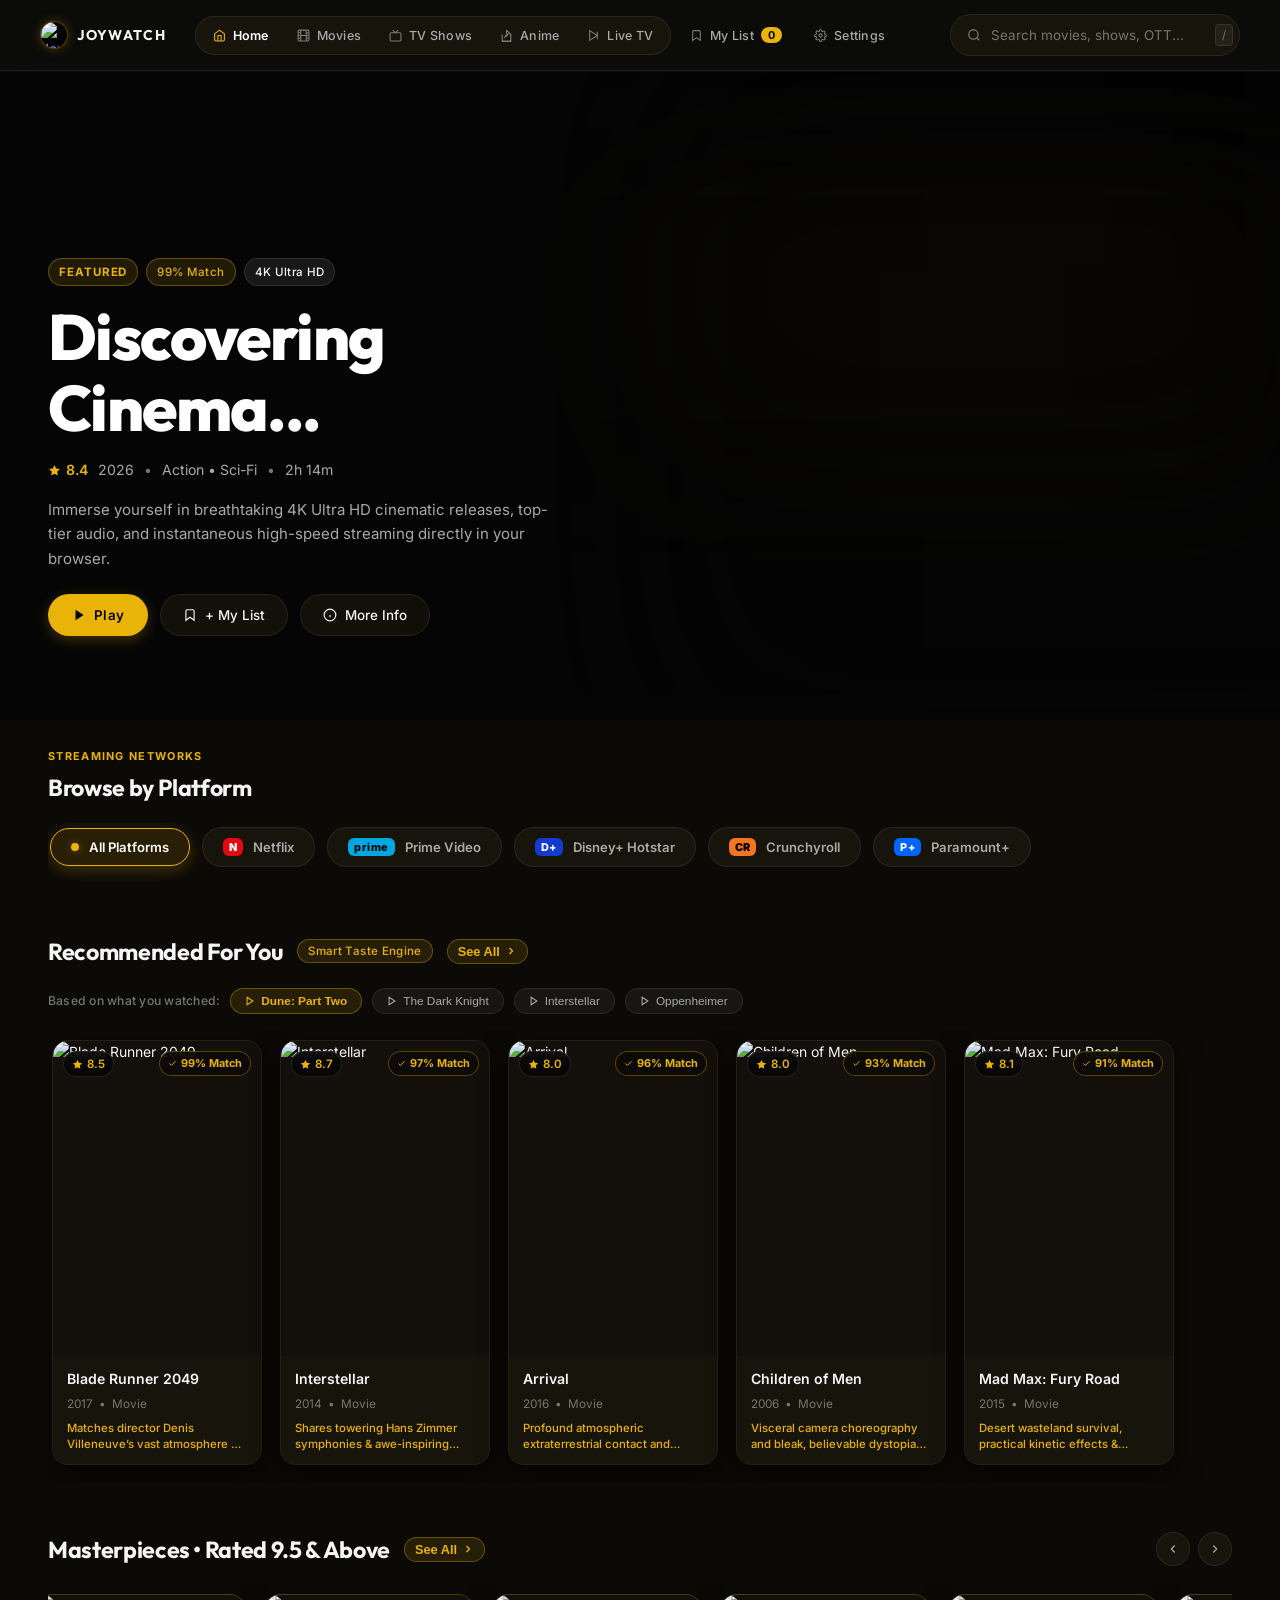
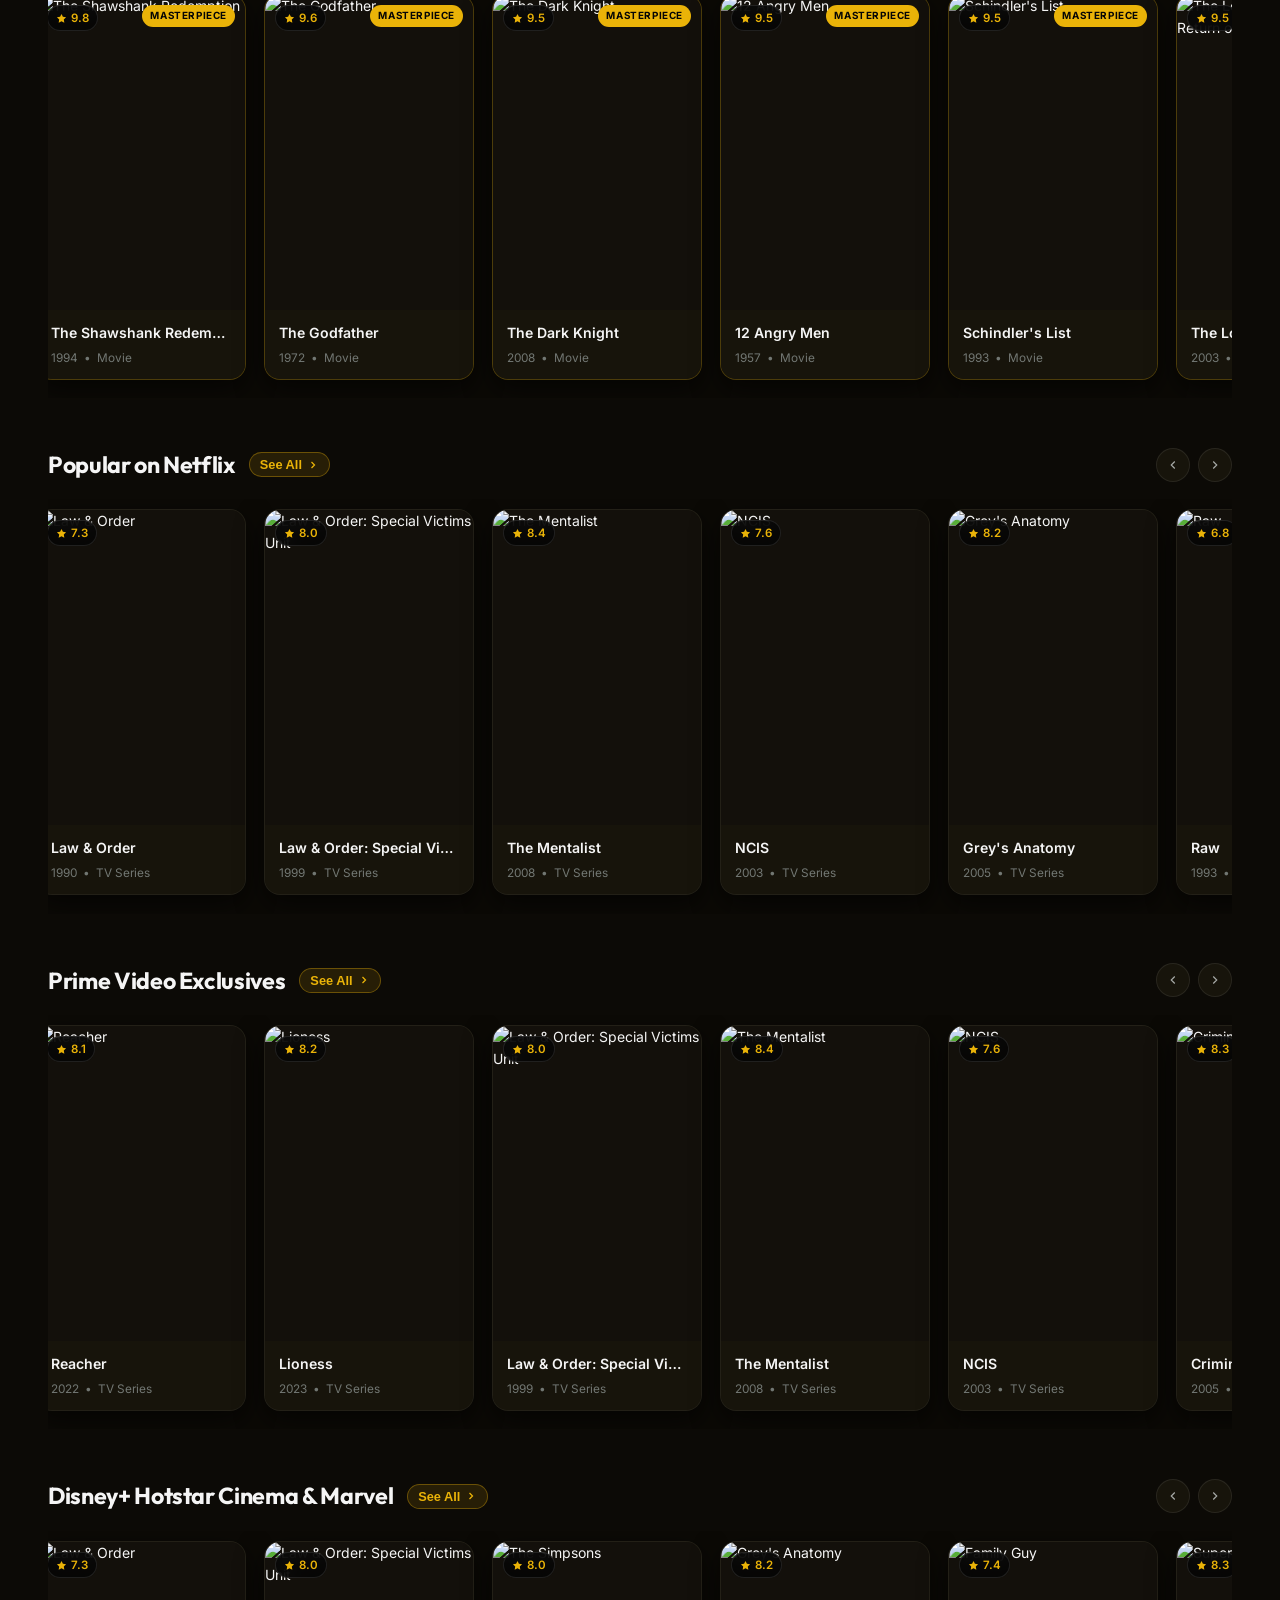
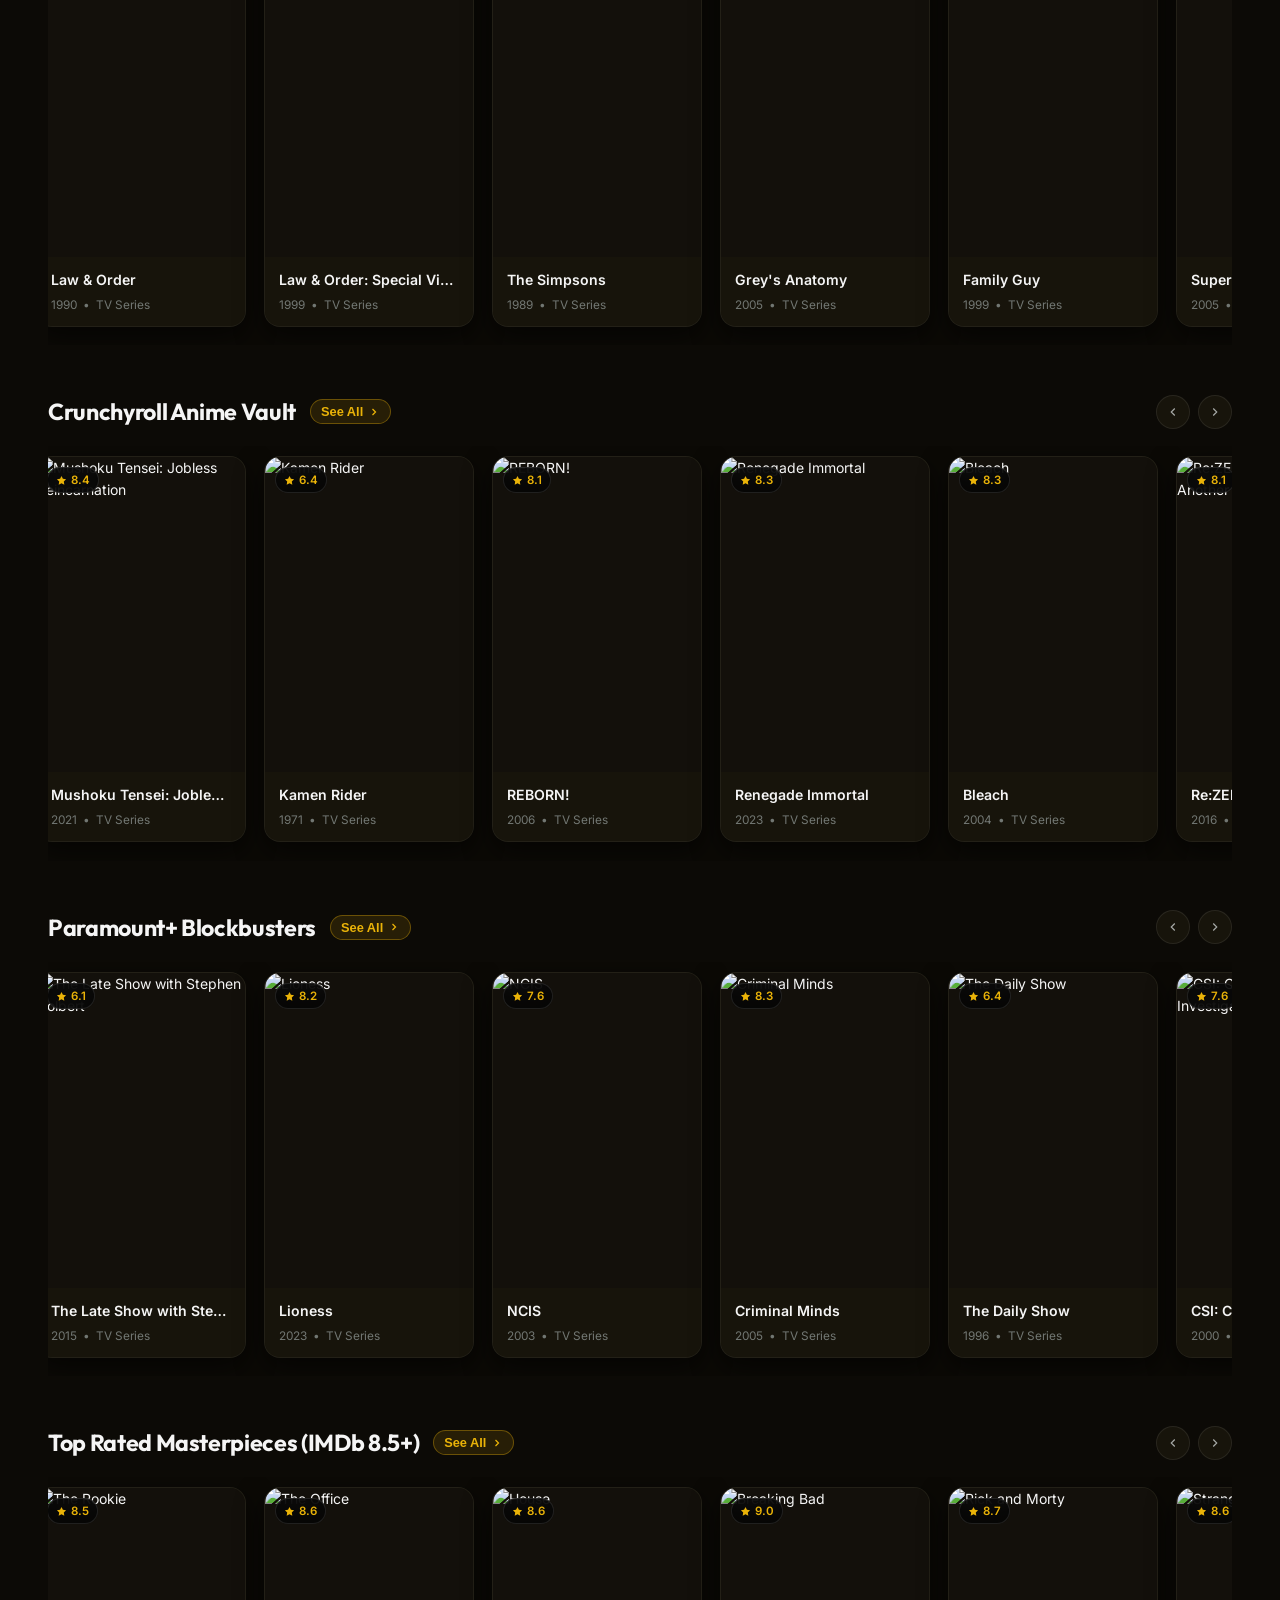
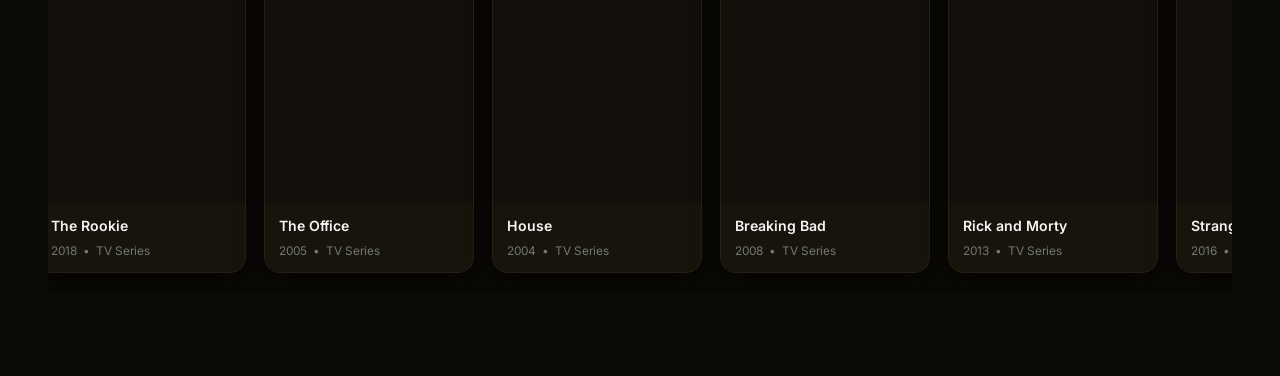
==== public/index.html @ 1069b6b7 "feat(tv): add Live TV section with 180+ global channels and HLS player" ====
<!DOCTYPE html>
<html lang="en">
<head>
  <meta charset="UTF-8">
  <meta name="viewport" content="width=device-width, initial-scale=1.0, maximum-scale=5.0, viewport-fit=cover">
  <meta name="theme-color" content="#0C0A06">
  <meta name="apple-mobile-web-app-capable" content="yes">
  <meta name="apple-mobile-web-app-status-bar-style" content="black-translucent">
  <title>Joywatch • Ambient Cinema Streaming & Discovery</title>
  <link rel="manifest" href="/manifest.json">
  <link rel="icon" type="image/jpeg" href="/logo.jpg">
  <link rel="apple-touch-icon" href="/logo.jpg">
  <link rel="preconnect" href="https://fonts.googleapis.com">
  <link rel="preconnect" href="https://fonts.gstatic.com" crossorigin>
  <link href="https://fonts.googleapis.com/css2?family=Inter:wght@300;400;500;600;700;800&family=Outfit:wght@400;500;600;700;800&display=swap" rel="stylesheet">
  <script>
    // Apply saved theme before first paint (prevents flash of default theme).
    try {
      var __raw = localStorage.getItem('joywatch_settings_v1');
      var __theme = 'obsidian';
      if (__raw) {
        var __parsed = JSON.parse(__raw);
        if (__parsed && typeof __parsed.theme === 'string') __theme = __parsed.theme;
      }
      window.__joywatchEarlyTheme = __theme;
      if (__theme && __theme !== 'obsidian') {
        document.documentElement.setAttribute('data-theme', __theme);
      }
    } catch (e) { window.__joywatchEarlyTheme = 'obsidian'; }
  </script>
  <link rel="stylesheet" href="style.css?v=1.4.1">
</head>
<body class="joywatch-body">

  <!-- Sticky Cinematic Navigation Bar (Subtle Glassmorphism, Zero Purple) -->
  <header class="joy-navbar" id="navbar">
    <div class="nav-container">
      <div class="nav-left">
        <!-- Joywatch Logo (Refined wordmark, glowing circular amber ribbon play icon) -->
        <a href="#" class="joy-brand" id="logo-link" title="Joywatch Home">
          <div class="joy-gem">
            <img src="/logo.jpg" alt="Joywatch Logo" class="joy-brand-img">
          </div>
          <span class="joy-wordmark">JOYWATCH</span>
        </a>

        <!-- Desktop Navigation (browse tablet: Home, Movies, TV Shows, Anime + My List, Settings) -->
        <nav class="joy-nav-pills" aria-label="Main Navigation">
          <div class="joy-nav-tablet" role="group" aria-label="Browse">
            <button class="nav-pill active" data-filter="all">
              <svg width="13" height="13" viewBox="0 0 24 24" fill="none" stroke="currentColor" stroke-width="2"><path d="M3 9l9-7 9 7v11a2 2 0 0 1-2 2H5a2 2 0 0 1-2-2z"></path><polyline points="9 22 9 12 15 12 15 22"></polyline></svg>
              <span>Home</span>
            </button>
            <button class="nav-pill" data-filter="movie">
              <svg width="13" height="13" viewBox="0 0 24 24" fill="none" stroke="currentColor" stroke-width="2"><rect x="2" y="2" width="20" height="20" rx="2.18" ry="2.18"></rect><line x1="7" y1="2" x2="7" y2="22"></line><line x1="17" y1="2" x2="17" y2="22"></line><line x1="2" y1="12" x2="22" y2="12"></line><line x1="2" y1="7" x2="7" y2="7"></line><line x1="2" y1="17" x2="7" y2="17"></line><line x1="17" y1="17" x2="22" y2="17"></line><line x1="17" y1="7" x2="22" y2="7"></line></svg>
              <span>Movies</span>
            </button>
            <button class="nav-pill" data-filter="series">
              <svg width="13" height="13" viewBox="0 0 24 24" fill="none" stroke="currentColor" stroke-width="2"><rect x="2" y="7" width="20" height="15" rx="2" ry="2"></rect><polyline points="17 2 12 7 7 2"></polyline></svg>
              <span>TV Shows</span>
            </button>
            <button class="nav-pill" data-filter="anime">
              <svg width="13" height="13" viewBox="0 0 24 24" fill="none" stroke="currentColor" stroke-width="2"><path d="M9 12l2 2 4-4M12 2l8 8v10a2 2 0 0 1-2 2H6a2 2 0 0 1-2-2V10L4 12v10a2 2 0 0 0 2 2h12a2 2 0 0 0 2-2V12l-2-2M12 2v8M12 12l-4 4M12 12l4-4"></path></svg>
              <span>Anime</span>
            </button>
            <button class="nav-pill" data-filter="livetv">
              <svg width="13" height="13" viewBox="0 0 24 24" fill="none" stroke="currentColor" stroke-width="2"><polygon points="5 3 19 12 5 21 5 3"></polygon><line x1="19" y1="5" x2="19" y2="19"></line></svg>
              <span>Live TV</span>
            </button>
          </div>
          <button class="nav-pill" data-filter="mylist">
            <svg width="13" height="13" viewBox="0 0 24 24" fill="none" stroke="currentColor" stroke-width="2"><path d="M19 21l-7-5-7 5V5a2 2 0 0 1 2-2h10a2 2 0 0 1 2 2z"></path></svg>
            <span>My List</span>
            <span class="joylist-counter" id="joylist-counter">0</span>
          </button>
          <button class="nav-pill" data-filter="settings">
            <svg width="13" height="13" viewBox="0 0 24 24" fill="none" stroke="currentColor" stroke-width="2"><circle cx="12" cy="12" r="3"></circle><path d="M19.4 15a1.65 1.65 0 0 0 .33 1.82l.06.06a2 2 0 1 1-2.83 2.83l-.06-.06a1.65 1.65 0 0 0-1.82-.33 1.65 1.65 0 0 0-1 1.51V21a2 2 0 1 1-4 0v-.09A1.65 1.65 0 0 0 9 19.4a1.65 1.65 0 0 0-1.82.33l-.06.06a2 2 0 1 1-2.83-2.83l.06-.06a1.65 1.65 0 0 0 .33-1.82 1.65 1.65 0 0 0-1.51-1H3a2 2 0 1 1 0-4h.09A1.65 1.65 0 0 0 4.6 9a1.65 1.65 0 0 0-.33-1.82l-.06-.06a2 2 0 1 1 2.83-2.83l.06.06a1.65 1.65 0 0 0 1.82.33H9a1.65 1.65 0 0 0 1-1.51V3a2 2 0 1 1 4 0v.09a1.65 1.65 0 0 0 1 1.51 1.65 1.65 0 0 0 1.82-.33l.06-.06a2 2 0 1 1 2.83 2.83l-.06.06a1.65 1.65 0 0 0-.33 1.82V9a1.65 1.65 0 0 0 1.51 1H21a2 2 0 1 1 0 4h-.09a1.65 1.65 0 0 0-1.51 1z"></path></svg>
            <span>Settings</span>
          </button>
        </nav>
      </div>

      <div class="nav-right">
        <!-- Search Trigger Button in Header (Opens separate search page) -->
        <div class="joy-search-wrapper" id="search-box" role="button" tabindex="0" title="Open Search">
          <svg class="search-icon" width="14" height="14" viewBox="0 0 24 24" fill="none" stroke="currentColor" stroke-width="2.2"><circle cx="11" cy="11" r="8"></circle><line x1="21" y1="21" x2="16.65" y2="16.65"></line></svg>
          <input type="text" id="search-input" placeholder="Search movies, shows, OTT..." autocomplete="off">
          <span class="search-shortcut-hint">/</span>
          <button class="search-clear-btn" id="clear-search-btn" title="Clear search" aria-label="Clear search">
            <svg width="12" height="12" viewBox="0 0 24 24" fill="none" stroke="currentColor" stroke-width="2.5"><line x1="18" y1="6" x2="6" y2="18"></line><line x1="6" y1="6" x2="18" y2="18"></line></svg>
          </button>
        </div>
      </div>
    </div>
  </header>

  <!-- Main Content Canvas -->
  <main class="joy-main" id="main-content">
    <!-- Featured Hero Section (Cinematic Cropping, Strong Dark Fade into #050505) -->
    <section class="hero-canvas" id="billboard">
      <div class="hero-backdrop" id="billboard-bg"></div>
      <div class="hero-vignette-solid"></div>

      <div class="hero-content">
        <!-- Small Category / Metadata Tag -->
        <div class="hero-meta-strip">
          <span class="hero-chip chip-lime-tag">FEATURED</span>
          <span class="hero-chip chip-match" id="billboard-match">99% Match</span>
          <span class="hero-chip chip-quality">4K Ultra HD</span>
        </div>

        <!-- Huge Bold Title -->
        <h1 class="hero-title" id="billboard-title">Discovering Cinema...</h1>

        <!-- Metadata Row: ★ Rating Year • Genre • Runtime -->
        <div class="hero-metadata-row">
          <span class="hero-rating-badge">
            <svg class="star-svg" width="13" height="13" viewBox="0 0 24 24" fill="#EAB308">
              <polygon points="12 2 15.09 8.26 22 9.27 17 14.14 18.18 21.02 12 17.77 5.82 21.02 7 14.14 2 9.27 8.91 8.26 12 2"/>
            </svg>
            <span id="billboard-rating">8.4</span>
          </span>
          <span id="billboard-year">2026</span>
          <span class="meta-dot">•</span>
          <span id="billboard-genres">Action • Sci-Fi</span>
          <span class="meta-dot">•</span>
          <span id="billboard-runtime">2h 14m</span>
        </div>

        <!-- Short Description of the Movie -->
        <p class="hero-synopsis" id="billboard-synopsis">
          Immerse yourself in breathtaking 4K Ultra HD cinematic releases, top-tier audio, and instantaneous high-speed streaming directly in your browser.
        </p>

        <!-- Primary Lime Play Button & Secondary Glass Action Buttons -->
        <div class="hero-actions">
          <button class="btn-joy-lime" id="billboard-play-btn">
            <svg width="14" height="14" viewBox="0 0 24 24" fill="currentColor"><polygon points="6 3 20 12 6 21 6 3"></polygon></svg>
            <span>Play</span>
          </button>

          <button class="btn-joy-glass" id="billboard-mylist-btn">
            <svg width="14" height="14" viewBox="0 0 24 24" fill="none" stroke="currentColor" stroke-width="2"><path d="M19 21l-7-5-7 5V5a2 2 0 0 1 2-2h10a2 2 0 0 1 2 2z"></path></svg>
            <span id="billboard-mylist-text">+ My List</span>
          </button>

          <button class="btn-joy-glass" id="billboard-info-btn">
            <svg width="14" height="14" viewBox="0 0 24 24" fill="none" stroke="currentColor" stroke-width="2"><circle cx="12" cy="12" r="10"></circle><line x1="12" y1="16" x2="12" y2="12"></line><line x1="12" y1="8" x2="12.01" y2="8"></line></svg>
            <span>More Info</span>
          </button>
        </div>
      </div>
    </section>

    <!-- OTT Platforms Strip: Netflix, Prime Video, Disney+, Crunchyroll, Paramount+ -->
    <section class="ott-section" id="ott-section">
      <div class="ott-header-box">
        <span class="ott-tagline">STREAMING NETWORKS</span>
        <h2 class="ott-title">Browse by Platform</h2>
      </div>
      <div class="ott-platforms-track">
        <button class="ott-card-btn active" data-ott="all" title="View all platforms">
          <span class="ott-status-dot"></span>
          <span class="ott-card-label">All Platforms</span>
        </button>
        <button class="ott-card-btn" data-ott="netflix" title="Browse Netflix Originals & Hits">
          <span class="ott-badge-icon ott-n">N</span>
          <span class="ott-card-label">Netflix</span>
        </button>
        <button class="ott-card-btn" data-ott="prime" title="Browse Prime Video Exclusives">
          <span class="ott-badge-icon ott-pv">prime</span>
          <span class="ott-card-label">Prime Video</span>
        </button>
        <button class="ott-card-btn" data-ott="disney" title="Browse Disney+ Hotstar Cinema, Marvel & Originals">
          <span class="ott-badge-icon ott-d">D+</span>
          <span class="ott-card-label">Disney+ Hotstar</span>
        </button>
        <button class="ott-card-btn" data-ott="crunchyroll" title="Browse Crunchyroll Anime Vault">
          <span class="ott-badge-icon ott-cr">CR</span>
          <span class="ott-card-label">Crunchyroll</span>
        </button>
        <button class="ott-card-btn" data-ott="paramount" title="Browse Paramount+ Blockbusters">
          <span class="ott-badge-icon ott-pm">P+</span>
          <span class="ott-card-label">Paramount+</span>
        </button>
      </div>
    </section>

    <!-- Content Sections (Horizontally Scrolling Movie Shelves) -->
    <section class="media-shelves" id="rows-container">
      <div class="shelf-loader">
        <div class="joy-spinner"></div>
        <span>Loading Joywatch Catalog...</span>
      </div>
    </section>

    <!-- Separate Search Page with Recommendations & Advanced Filters -->
    <section class="search-view" id="search-view" style="display: none;">
      <div class="search-header-panel">
        <div class="search-hero-bar">
          <svg class="search-hero-icon" width="18" height="18" viewBox="0 0 24 24" fill="none" stroke="currentColor" stroke-width="2.2"><circle cx="11" cy="11" r="8"></circle><line x1="21" y1="21" x2="16.65" y2="16.65"></line></svg>
          <input type="text" id="dedicated-search-input" placeholder="Search movies, TV shows, anime, OTT platforms..." autocomplete="off">
          <button class="search-clear-hero-btn" id="dedicated-clear-btn" title="Clear search" aria-label="Clear search">
            <svg width="13" height="13" viewBox="0 0 24 24" fill="none" stroke="currentColor" stroke-width="2.5"><line x1="18" y1="6" x2="6" y2="18"></line><line x1="6" y1="6" x2="18" y2="18"></line></svg>
          </button>
        </div>

        <!-- Filter Controls (Platform, Type, Genre, Year, Rating) -->
        <div class="search-filters-bar">
          <!-- OTT Platform Filter -->
          <div class="filter-group">
            <span class="filter-group-label">Platform:</span>
            <div class="filter-pills-row" id="ott-filters">
              <button class="filter-pill active" data-ott="all">All Platforms</button>
              <button class="filter-pill" data-ott="netflix">Netflix</button>
              <button class="filter-pill" data-ott="prime">Prime Video</button>
              <button class="filter-pill" data-ott="disney">Disney+ Hotstar</button>
              <button class="filter-pill" data-ott="crunchyroll">Crunchyroll</button>
              <button class="filter-pill" data-ott="paramount">Paramount+</button>
            </div>
          </div>

          <!-- Type Filter -->
          <div class="filter-group">
            <span class="filter-group-label">Type:</span>
            <div class="filter-pills-row" id="type-filters">
              <button class="filter-pill active" data-type="all">All</button>
              <button class="filter-pill" data-type="movie">Movies</button>
              <button class="filter-pill" data-type="series">TV Shows</button>
            </div>
          </div>

          <!-- Genre Filter -->
          <div class="filter-group">
            <span class="filter-group-label">Genre:</span>
            <div class="filter-pills-row" id="genre-filters">
              <button class="filter-pill active" data-genre="all">All Genres</button>
              <button class="filter-pill" data-genre="Action">Action</button>
              <button class="filter-pill" data-genre="Sci-Fi">Sci-Fi</button>
              <button class="filter-pill" data-genre="Drama">Drama</button>
              <button class="filter-pill" data-genre="Comedy">Comedy</button>
              <button class="filter-pill" data-genre="Animation">Animation</button>
              <button class="filter-pill" data-genre="Thriller">Thriller</button>
              <button class="filter-pill" data-genre="Horror">Horror</button>
            </div>
          </div>

          <!-- Year Filter -->
          <div class="filter-group">
            <span class="filter-group-label">Year:</span>
            <div class="filter-pills-row" id="year-filters">
              <button class="filter-pill active" data-year="all">All Years</button>
              <button class="filter-pill" data-year="2026">2026</button>
              <button class="filter-pill" data-year="2025">2025</button>
              <button class="filter-pill" data-year="2024">2024</button>
              <button class="filter-pill" data-year="classic">Classics</button>
            </div>
          </div>

          <!-- Rating Filter -->
          <div class="filter-group">
            <span class="filter-group-label">Rating:</span>
            <div class="filter-pills-row" id="rating-filters">
              <button class="filter-pill active" data-rating="all">All Ratings</button>
              <button class="filter-pill" data-rating="8">8.0+ Stars</button>
              <button class="filter-pill" data-rating="7">7.0+ Stars</button>
            </div>
          </div>
        </div>

        <div class="search-results-meta">
          <div class="search-titles-group">
            <h2 class="search-results-heading" id="search-results-heading">Recommended for You</h2>
            <span class="search-subheading" id="search-subheading">Trending movies and shows across all major streaming services</span>
          </div>
          <span class="search-count-pill" id="search-count-badge">Popular titles</span>
        </div>
      </div>

      <!-- Search & Recommendations Grid -->
      <div class="joy-grid" id="search-grid"></div>
    </section>

    <!-- Dedicated Section View (See All for any shelf/collection) -->
    <section class="section-view" id="section-view" style="display: none;">
      <div class="section-header">
        <div class="section-header-nav">
          <button class="section-back-btn" id="section-back-btn" title="Back to Home">
            <svg width="14" height="14" viewBox="0 0 24 24" fill="none" stroke="currentColor" stroke-width="2.5"><polyline points="15 18 9 12 15 6"></polyline></svg>
            <span>Back</span>
          </button>
          <span class="section-badge" id="section-badge">Section</span>
        </div>
        <div class="section-meta-wrap">
          <div class="section-title-box">
            <h2 class="section-title" id="section-title">Section Name</h2>
            <span class="section-subtitle" id="section-subtitle">Collection description</span>
          </div>
          <span class="section-count-pill" id="section-count-badge">0 Titles</span>
        </div>
      </div>
      <div class="joy-grid" id="section-grid"></div>
    </section>

    <!-- Watchlist Dedicated View -->
    <section class="mylist-view" id="mylist-view" style="display: none;">
      <div class="mylist-header">
        <div class="mylist-title-group">
          <h2 class="mylist-title">Library</h2>
          <div class="library-subnav" role="tablist" aria-label="Library Sections">
            <button class="library-tab active" id="lib-tab-watchlist" role="tab" aria-selected="true">
              <span>Watchlist</span>
              <span class="lib-tab-count" id="lib-watchlist-count">0</span>
            </button>
            <button class="library-tab" id="lib-tab-history" role="tab" aria-selected="false">
              <span>Watch History</span>
              <span class="lib-tab-count" id="lib-history-count">0</span>
            </button>
          </div>
        </div>
        <div class="mylist-actions">
          <button class="btn-joy-glass-sm" id="lib-clear-history-btn" style="display: none;" title="Clear watch history">
            <svg width="12" height="12" viewBox="0 0 24 24" fill="none" stroke="currentColor" stroke-width="2"><polyline points="3 6 5 6 21 6"></polyline><path d="M19 6v14a2 2 0 0 1-2 2H7a2 2 0 0 1-2-2V6m3 0V4a2 2 0 0 1 2-2h4a2 2 0 0 1 2 2v2"></path></svg>
            <span>Clear History</span>
          </button>
          <span class="search-count-pill" id="mylist-count-badge">0 saved</span>
        </div>
      </div>
      <div class="joy-grid" id="mylist-grid"></div>
      <div class="mylist-empty-state" id="mylist-empty" style="display: none;">
        <div class="empty-icon-circle" id="mylist-empty-icon">
          <svg width="24" height="24" viewBox="0 0 24 24" fill="none" stroke="currentColor" stroke-width="1.8"><path d="M19 21l-7-5-7 5V5a2 2 0 0 1 2-2h10a2 2 0 0 1 2 2z"></path></svg>
        </div>
        <h3 class="empty-heading" id="mylist-empty-title">Your Watchlist is empty</h3>
        <p class="empty-subtext" id="mylist-empty-subtext">Bookmark movies and TV series you want to watch later by clicking "+ My List" on any title.</p>
        <button class="btn-joy-lime" id="browse-catalog-btn">
          <span>Discover Titles</span>
        </button>
      </div>
    </section>

    <!-- Live TV Channels Dedicated View -->
    <section class="livetv-view" id="livetv-view" style="display: none;">
      <!-- Live TV Header -->
      <div class="tv-header">
        <div class="tv-title-row">
          <div class="tv-title-group">
            <div class="tv-live-tag">
              <span class="pulse-dot"></span>
              <span>LIVE BROADCAST</span>
            </div>
            <h2 class="tv-heading">Live Channels</h2>
            <p class="tv-subheading">Stream 180+ global news, sports, cinema, entertainment, music, and documentaries in real time</p>
          </div>
          <div class="tv-header-actions">
            <div class="tv-search-box">
              <svg width="14" height="14" viewBox="0 0 24 24" fill="none" stroke="currentColor" stroke-width="2.2"><circle cx="11" cy="11" r="8"></circle><line x1="21" y1="21" x2="16.65" y2="16.65"></line></svg>
              <input type="text" id="tv-search-input" placeholder="Search channels..." autocomplete="off">
              <button class="search-clear-btn" id="tv-clear-search-btn" title="Clear channel search" aria-label="Clear channel search">
                <svg width="12" height="12" viewBox="0 0 24 24" fill="none" stroke="currentColor" stroke-width="2.5"><line x1="18" y1="6" x2="6" y2="18"></line><line x1="6" y1="6" x2="18" y2="18"></line></svg>
              </button>
            </div>
            <button class="btn-joy-glass" id="tv-add-stream-btn" title="Add custom M3U8 stream URL">
              <svg width="13" height="13" viewBox="0 0 24 24" fill="none" stroke="currentColor" stroke-width="2"><line x1="12" y1="5" x2="12" y2="19"></line><line x1="5" y1="12" x2="19" y2="12"></line></svg>
              <span>Add Custom Stream</span>
            </button>
            <span class="search-count-pill" id="tv-total-count-badge">182 Channels</span>
          </div>
        </div>

        <!-- Featured Live Stage Banner -->
        <div class="tv-featured-stage" id="tv-featured-banner">
          <div class="tv-featured-info">
            <div class="tv-featured-badge">
              <span class="pulse-dot"></span>
              <span>FEATURED LIVE</span>
            </div>
            <h3 class="tv-featured-title" id="tv-featured-title">Bloomberg TV US</h3>
            <p class="tv-featured-desc" id="tv-featured-desc">24/7 global business, financial markets, economy and technology news.</p>
            <div class="tv-featured-meta">
              <span class="tv-meta-pill" id="tv-featured-category">News</span>
              <span class="tv-meta-pill" id="tv-featured-country">United States</span>
              <span class="tv-meta-pill quality-pill" id="tv-featured-quality">1080p Full HD</span>
            </div>
            <div class="tv-featured-actions">
              <button class="btn-joy-lime" id="tv-featured-play-btn">
                <svg width="14" height="14" viewBox="0 0 24 24" fill="currentColor"><polygon points="6 3 20 12 6 21 6 3"></polygon></svg>
                <span>Watch Live Now</span>
              </button>
            </div>
          </div>
          <div class="tv-featured-preview">
            <div class="tv-preview-card">
              <div class="tv-preview-logo-wrap">
                <img id="tv-featured-logo" src="https://upload.wikimedia.org/wikipedia/commons/thumb/5/56/Bloomberg_Television_logo.svg/512px-Bloomberg_Television_logo.svg.png" alt="Featured Logo" loading="lazy">
              </div>
              <div class="tv-preview-live-chip">
                <span class="pulse-dot"></span>
                <span>ON AIR</span>
              </div>
            </div>
          </div>
        </div>

        <!-- Filter Controls -->
        <div class="tv-filters-container">
          <!-- Category Filter Pills -->
          <div class="tv-filter-row" id="tv-category-pills">
            <button class="filter-pill active" data-tv-cat="all">All Channels</button>
            <button class="filter-pill" data-tv-cat="news">News & World</button>
            <button class="filter-pill" data-tv-cat="sports">Sports & Racing</button>
            <button class="filter-pill" data-tv-cat="movies">Movies & Cinema</button>
            <button class="filter-pill" data-tv-cat="entertainment">Entertainment</button>
            <button class="filter-pill" data-tv-cat="music">Music & Chill</button>
            <button class="filter-pill" data-tv-cat="documentary">Documentaries</button>
            <button class="filter-pill" data-tv-cat="animation">Animation & Kids</button>
            <button class="filter-pill" data-tv-cat="science">Science & Space</button>
          </div>

          <!-- Region / Country Filter Pills -->
          <div class="tv-filter-row tv-regions-row" id="tv-country-pills">
            <button class="filter-pill active" data-tv-country="all">All Regions</button>
            <button class="filter-pill" data-tv-country="US">United States</button>
            <button class="filter-pill" data-tv-country="UK">United Kingdom</button>
            <button class="filter-pill" data-tv-country="DE">Germany</button>
            <button class="filter-pill" data-tv-country="FR">France</button>
            <button class="filter-pill" data-tv-country="IN">India</button>
            <button class="filter-pill" data-tv-country="custom">My Custom Channels</button>
          </div>
        </div>
      </div>

      <!-- Live TV Channels Grid -->
      <div class="tv-channels-grid" id="tv-channels-grid"></div>

      <!-- Empty State -->
      <div class="mylist-empty-state" id="tv-empty-state" style="display: none;">
        <div class="empty-icon-circle">
          <svg width="24" height="24" viewBox="0 0 24 24" fill="none" stroke="currentColor" stroke-width="1.8"><rect x="2" y="7" width="20" height="15" rx="2" ry="2"></rect><polyline points="17 2 12 7 7 2"></polyline></svg>
        </div>
        <h3 class="empty-heading">No Live Channels Found</h3>
        <p class="empty-subtext">No channels match your current search or category filter. Try clearing filters or add your own stream.</p>
        <button class="btn-joy-lime" id="tv-reset-filters-btn">
          <span>Show All Channels</span>
        </button>
      </div>
    </section>

    <!-- Settings Dedicated View -->
    <section class="settings-view" id="settings-view" style="display: none;">
      <div class="mylist-header">
        <h2 class="mylist-title">Settings</h2>
      </div>

      <!-- Appearance (theme picker) -->
      <div class="settings-group">
        <h3 class="settings-group-title">Appearance</h3>
        <div class="theme-grid" id="theme-grid"></div>
      </div>

      <!-- Streaming Servers -->
      <div class="settings-group">
        <h3 class="settings-group-title">Streaming Servers</h3>
        <div class="server-list" id="server-list"></div>
      </div>

      <!-- Preferences -->
      <div class="settings-group">
        <h3 class="settings-group-title">Preferences</h3>
        <div class="settings-toggles-rows">
          <div class="settings-row">
            <span class="settings-row-label">Autoplay next episode</span>
            <button class="settings-toggle" data-toggle="autoplayNext" role="switch" aria-checked="true">
              <span class="settings-toggle-knob"></span>
            </button>
          </div>
          <div class="settings-row">
            <span class="settings-row-label">Reduced motion</span>
            <button class="settings-toggle" data-toggle="reducedMotion" role="switch" aria-checked="false">
              <span class="settings-toggle-knob"></span>
            </button>
          </div>
        </div>
      </div>

      <!-- Data -->
      <div class="settings-group">
        <h3 class="settings-group-title">Data & Backups</h3>
        <div class="settings-data-rows">
          <button class="btn-joy-glass" id="export-backup-btn" title="Download backup of watchlist, progress, and settings">
            <svg width="13" height="13" viewBox="0 0 24 24" fill="none" stroke="currentColor" stroke-width="2"><path d="M21 15v4a2 2 0 0 1-2 2H5a2 2 0 0 1-2-2v-4"></path><polyline points="7 10 12 15 17 10"></polyline><line x1="12" y1="15" x2="12" y2="3"></line></svg>
            <span>Export backup (JSON)</span>
          </button>
          <button class="btn-joy-glass" id="import-backup-btn" title="Restore watchlist, progress, and settings from JSON">
            <svg width="13" height="13" viewBox="0 0 24 24" fill="none" stroke="currentColor" stroke-width="2"><path d="M21 15v4a2 2 0 0 1-2 2H5a2 2 0 0 1-2-2v-4"></path><polyline points="17 8 12 3 7 8"></polyline><line x1="12" y1="3" x2="12" y2="15"></line></svg>
            <span>Import backup file</span>
          </button>
          <input type="file" id="import-backup-file" accept=".json,application/json" style="display: none;">
          <button class="btn-joy-glass" id="clear-history-btn">
            <span>Clear watch history</span>
          </button>
          <button class="btn-joy-glass" id="reset-settings-btn">
            <span>Reset all settings</span>
          </button>
        </div>
      </div>
    </section>
  </main>

  <!-- Cinema Detail Page / Modal (Clean Layout, Backdrop Image with Dark Fade) -->
  <div class="modal-backdrop" id="detail-modal" style="display: none;" role="dialog" aria-modal="true">
    <div class="modal-dialog">
      <div class="modal-sheet-handle"></div>
      <button class="modal-dismiss-btn" id="modal-close-btn" aria-label="Close modal">
        <svg width="13" height="13" viewBox="0 0 24 24" fill="none" stroke="currentColor" stroke-width="2.5"><line x1="18" y1="6" x2="6" y2="18"></line><line x1="6" y1="6" x2="18" y2="18"></line></svg>
      </button>

      <!-- Upper Portion: Backdrop Image behind with Strong Dark Fade -->
      <div class="modal-hero" id="modal-banner">
        <div class="modal-hero-vignette"></div>

        <div class="modal-hero-layout">
          <!-- Poster -->
          <div class="modal-poster-col">
            <img class="modal-poster-img" id="modal-poster-img" src="" alt="Movie Poster" loading="lazy">
          </div>

          <!-- Hero Details -->
          <div class="modal-hero-details">
            <div class="modal-chips-row">
              <span class="hero-chip chip-lime-tag" id="modal-type">Feature Film</span>
              <span class="hero-chip chip-match" id="modal-match">99% Match</span>
              <span class="hero-chip chip-quality">4K Ultra HD</span>
            </div>

            <h2 class="modal-title" id="modal-title">Movie Title</h2>

            <div class="modal-metadata-line">
              <span class="hero-rating-badge">
                <svg class="star-svg" width="13" height="13" viewBox="0 0 24 24" fill="#EAB308">
                  <polygon points="12 2 15.09 8.26 22 9.27 17 14.14 18.18 21.02 12 17.77 5.82 21.02 7 14.14 2 9.27 8.91 8.26 12 2"/>
                </svg>
                <span id="modal-rating">8.4</span>
              </span>
              <span id="modal-year">2026</span>
              <span class="meta-dot">•</span>
              <span id="modal-genres">Drama</span>
              <span class="meta-dot">•</span>
              <span id="modal-runtime">2h 14m</span>
            </div>

            <p class="modal-hero-synopsis" id="modal-hero-synopsis">Loading story overview...</p>

            <div class="modal-action-bar">
              <button class="btn-joy-lime" id="modal-play-btn">
                <svg width="14" height="14" viewBox="0 0 24 24" fill="currentColor"><polygon points="6 3 20 12 6 21 6 3"></polygon></svg>
                <span>Play</span>
              </button>

              <button class="btn-joy-glass" id="modal-mylist-btn">
                <svg width="14" height="14" viewBox="0 0 24 24" fill="none" stroke="currentColor" stroke-width="2"><path d="M19 21l-7-5-7 5V5a2 2 0 0 1 2-2h10a2 2 0 0 1 2 2z"></path></svg>
                <span id="modal-mylist-text">+ My List</span>
              </button>
            </div>
          </div>
        </div>
      </div>

      <!-- Lower Portion: About / Synopsis, Cast, Episodes, You May Also Like -->
      <div class="modal-body-content">
        <!-- About / Synopsis -->
        <div class="modal-section-block">
          <h3 class="modal-block-heading">Synopsis</h3>
          <p class="modal-synopsis" id="modal-synopsis">Loading story overview...</p>
        </div>

        <!-- Cast List -->
        <div class="modal-section-block" id="modal-cast-section">
          <h3 class="modal-block-heading">Top Cast</h3>
          <div class="modal-cast-list" id="modal-cast-list">
            <!-- Dynamically populated actor chips -->
          </div>
        </div>

        <!-- TV Series Episode Browser -->
        <div class="modal-section-block episodes-accordion" id="episodes-section" style="display: none;">
          <div class="episodes-top-bar">
            <h3 class="modal-block-heading">Episodes</h3>
            <select class="joy-select" id="season-select" aria-label="Select Season"></select>
          </div>
          <div class="episodes-scroll-list" id="episodes-list"></div>
        </div>

        <!-- You May Also Like Section -->
        <div class="modal-section-block" id="modal-related-section">
          <h3 class="modal-block-heading">You May Also Like</h3>
          <div class="modal-related-shelf" id="modal-related-shelf">
            <!-- Dynamically populated related cards -->
          </div>
        </div>
      </div>
    </div>
  </div>

  <!-- Custom Stream Modal -->
  <div class="modal-backdrop" id="custom-stream-modal" style="display: none;" role="dialog" aria-modal="true">
    <div class="modal-dialog tv-custom-dialog">
      <button class="modal-dismiss-btn" id="custom-stream-close-btn" aria-label="Close modal">
        <svg width="13" height="13" viewBox="0 0 24 24" fill="none" stroke="currentColor" stroke-width="2.5"><line x1="18" y1="6" x2="6" y2="18"></line><line x1="6" y1="6" x2="18" y2="18"></line></svg>
      </button>
      <div class="tv-custom-modal-content">
        <div class="tv-live-tag">
          <span class="pulse-dot"></span>
          <span>CUSTOM IPTV STREAM</span>
        </div>
        <h3 class="tv-custom-title">Add Custom Live Channel</h3>
        <p class="tv-custom-desc">Paste any direct HLS stream (.m3u8) or live video URL to play instantly and save to your channels list.</p>

        <form id="custom-stream-form" class="tv-custom-form">
          <div class="tv-form-group">
            <label for="custom-stream-name">Channel Name</label>
            <input type="text" id="custom-stream-name" placeholder="e.g. My Sports Channel" required autocomplete="off">
          </div>
          <div class="tv-form-group">
            <label for="custom-stream-url">Stream URL (.m3u8)</label>
            <input type="url" id="custom-stream-url" placeholder="https://example.com/live/stream.m3u8" required autocomplete="off">
          </div>
          <div class="tv-form-row">
            <div class="tv-form-group">
              <label for="custom-stream-category">Category</label>
              <select id="custom-stream-category" class="joy-select">
                <option value="sports">Sports & Racing</option>
                <option value="news">News & World</option>
                <option value="movies">Movies & Cinema</option>
                <option value="entertainment">Entertainment</option>
                <option value="music">Music & Chill</option>
                <option value="documentary">Documentaries</option>
                <option value="science">Science & Space</option>
                <option value="animation">Animation & Kids</option>
              </select>
            </div>
            <div class="tv-form-group">
              <label for="custom-stream-quality">Quality</label>
              <select id="custom-stream-quality" class="joy-select">
                <option value="1080p Full HD">1080p Full HD</option>
                <option value="720p HD">720p HD</option>
                <option value="4K Ultra HD">4K Ultra HD</option>
              </select>
            </div>
          </div>
          <div class="tv-custom-actions">
            <button type="submit" class="btn-joy-lime">
              <svg width="14" height="14" viewBox="0 0 24 24" fill="currentColor"><polygon points="6 3 20 12 6 21 6 3"></polygon></svg>
              <span>Save & Play Live</span>
            </button>
          </div>
        </form>
      </div>
    </div>
  </div>

  <!-- Direct In-Browser Video Player Viewport -->
  <div class="joy-player-overlay" id="video-player" style="display: none;">
    <div class="joy-player-header">
      <button class="player-return-btn" id="player-back-btn" title="Exit player (Esc)">
        <svg width="14" height="14" viewBox="0 0 24 24" fill="none" stroke="currentColor" stroke-width="2.5"><line x1="19" y1="12" x2="5" y2="12"></line><polyline points="12 19 5 12 12 5"></polyline></svg>
        <span>Back</span>
      </button>

      <div class="player-current-info">
        <div class="player-brand-tiny">Joywatch Cinema Player</div>
        <span class="player-headline" id="player-title">Movie Title</span>
        <span class="player-subline" id="player-sub"></span>
      </div>

      <!-- Right-Side Streaming Servers Switcher Option -->
      <div class="player-header-actions">
        <div class="player-servers-dropdown" id="player-servers-dropdown">
          <button class="player-servers-toggle-btn" id="player-servers-toggle-btn" aria-haspopup="true" aria-expanded="false" title="Choose Streaming Server">
            <svg width="13" height="13" viewBox="0 0 24 24" fill="none" stroke="currentColor" stroke-width="2"><rect x="2" y="2" width="20" height="8" rx="2" ry="2"></rect><rect x="2" y="14" width="20" height="8" rx="2" ry="2"></rect><line x1="6" y1="6" x2="6.01" y2="6"></line><line x1="6" y1="18" x2="6.01" y2="18"></line></svg>
            <span>Servers</span>
            <svg class="dropdown-chevron" width="11" height="11" viewBox="0 0 24 24" fill="none" stroke="currentColor" stroke-width="2.5"><polyline points="6 9 12 15 18 9"></polyline></svg>
          </button>

          <div class="player-servers-panel" id="player-servers-panel" style="display: none;">
            <div class="servers-panel-header">
              <span class="servers-panel-title">Streaming Servers</span>
              <span class="servers-panel-active-tag" id="servers-active-tag">Server 1 Active</span>
            </div>
            <div class="servers-panel-list" id="player-servers-container">
              <!-- Dynamically populated server pills -->
            </div>
            <div class="servers-panel-hint">
              <span>Content not playing? Switch server above.</span>
            </div>
          </div>
        </div>
      </div>
    </div>

    <div class="joy-player-viewport">
      <video id="html-video" controls autoplay playsinline preload="auto" style="display: none;"></video>
      <iframe id="player-iframe" allowfullscreen="true" webkitallowfullscreen="true" mozallowfullscreen="true" allow="autoplay; fullscreen; picture-in-picture; encrypted-media" style="width: 100%; height: 100%; border: none; display: none;"></iframe>
    </div>
  </div>

  <!-- Mobile Floating Bottom Navigation (6 Thumb-Friendly Tabs) -->
  <nav class="joy-bottom-nav" id="bottom-nav" aria-label="Mobile Navigation">
    <button class="bottom-nav-pill active" data-filter="all">
      <svg width="16" height="16" viewBox="0 0 24 24" fill="none" stroke="currentColor" stroke-width="2"><path d="M3 9l9-7 9 7v11a2 2 0 0 1-2 2H5a2 2 0 0 1-2-2z"></path><polyline points="9 22 9 12 15 12 15 22"></polyline></svg>
      <span>Home</span>
    </button>
    <button class="bottom-nav-pill" data-filter="movie">
      <svg width="16" height="16" viewBox="0 0 24 24" fill="none" stroke="currentColor" stroke-width="2"><rect x="2" y="2" width="20" height="20" rx="2.18" ry="2.18"></rect><line x1="7" y1="2" x2="7" y2="22"></line><line x1="17" y1="2" x2="17" y2="22"></line><line x1="2" y1="12" x2="22" y2="12"></line><line x1="2" y1="7" x2="7" y2="7"></line><line x1="2" y1="17" x2="7" y2="17"></line><line x1="17" y1="17" x2="22" y2="17"></line><line x1="17" y1="7" x2="22" y2="7"></line></svg>
      <span>Movies</span>
    </button>
    <button class="bottom-nav-pill" data-filter="series">
      <svg width="16" height="16" viewBox="0 0 24 24" fill="none" stroke="currentColor" stroke-width="2"><rect x="2" y="7" width="20" height="15" rx="2" ry="2"></rect><polyline points="17 2 12 7 7 2"></polyline></svg>
      <span>TV Shows</span>
    </button>
    <button class="bottom-nav-pill" data-filter="livetv">
      <svg width="16" height="16" viewBox="0 0 24 24" fill="none" stroke="currentColor" stroke-width="2"><polygon points="5 3 19 12 5 21 5 3"></polygon><line x1="19" y1="5" x2="19" y2="19"></line></svg>
      <span>Live TV</span>
    </button>
    <button class="bottom-nav-pill" data-filter="anime">
      <svg width="16" height="16" viewBox="0 0 24 24" fill="none" stroke="currentColor" stroke-width="2"><path d="M9 12l2 2 4-4M12 2l8 8v10a2 2 0 0 1-2 2H6a2 2 0 0 1-2-2V10L4 12v10a2 2 0 0 0 2 2h12a2 2 0 0 0 2-2V12l-2-2M12 2v8M12 12l-4 4M12 12l4-4"></path></svg>
      <span>Anime</span>
    </button>
    <button class="bottom-nav-pill" data-filter="mylist">
      <div class="bottom-icon-badge">
        <svg width="16" height="16" viewBox="0 0 24 24" fill="none" stroke="currentColor" stroke-width="2"><path d="M19 21l-7-5-7 5V5a2 2 0 0 1 2-2h10a2 2 0 0 1 2 2z"></path></svg>
        <span class="joylist-counter bottom-counter" id="mobile-joylist-counter">0</span>
      </div>
      <span>My List</span>
    </button>
    <button class="bottom-nav-pill" data-filter="settings">
      <svg width="16" height="16" viewBox="0 0 24 24" fill="none" stroke="currentColor" stroke-width="2"><circle cx="12" cy="12" r="3"></circle><path d="M19.4 15a1.65 1.65 0 0 0 .33 1.82l.06.06a2 2 0 1 1-2.83 2.83l-.06-.06a1.65 1.65 0 0 0-1.82-.33 1.65 1.65 0 0 0-1 1.51V21a2 2 0 1 1-4 0v-.09A1.65 1.65 0 0 0 9 19.4a1.65 1.65 0 0 0-1.82.33l-.06.06a2 2 0 1 1-2.83-2.83l.06-.06a1.65 1.65 0 0 0 .33-1.82 1.65 1.65 0 0 0-1.51-1H3a2 2 0 1 1 0-4h.09A1.65 1.65 0 0 0 4.6 9a1.65 1.65 0 0 0-.33-1.82l-.06-.06a2 2 0 1 1 2.83-2.83l.06.06a1.65 1.65 0 0 0 1.82.33H9a1.65 1.65 0 0 0 1-1.51V3a2 2 0 1 1 4 0v.09a1.65 1.65 0 0 0 1 1.51 1.65 1.65 0 0 0 1.82-.33l.06-.06a2 2 0 1 1 2.83 2.83l-.06.06a1.65 1.65 0 0 0-.33 1.82V9a1.65 1.65 0 0 0 1.51 1H21a2 2 0 1 1 0 4h-.09a1.65 1.65 0 0 0-1.51 1z"></path></svg>
      <span>Settings</span>
    </button>
  </nav>

  <script src="hls.min.js"></script>
  <script src="live-channels.js?v=1.4.1"></script>
  <script src="ott-data.js?v=1.4.1"></script>
  <script src="playback-providers.js?v=1.4.1"></script>
  <script src="watch-progress.js?v=1.4.1"></script>
  <script src="settings-store.js?v=1.4.1"></script>
  <script src="app.js?v=1.4.1"></script>
  <script>
    if ('serviceWorker' in navigator) {
      window.addEventListener('load', () => {
        navigator.serviceWorker.register('/sw.js')
          .then((reg) => console.log('Joywatch ServiceWorker registered:', reg.scope))
          .catch((err) => console.warn('ServiceWorker registration failed:', err));
      });
    }
  </script>
</body>
</html>
---- public/style.css ----
/* ==========================================================================
   JOYWATCH • CINEMATIC DISCOVERY & STREAMING PLATFORM
   Strict UI/UX Invariants:
   - ZERO Purple (Strictly no purple, violet, magenta, lavender, #6366F1, #EC4899)
   - ZERO Gradients (No linear-gradient, radial-gradient, conic-gradient, or SVG gradients)
   - ZERO Emojis (Delicate SVGs and clean text only)
   - Rounded Corner Buttons (border-radius: 9999px / pill)
   - Primary Accent: Pure Warm Cinema Amber (#EAB308)
   - Dark Palette: #0C0A06, #13100B, #17140B, #221D10, rgba(23, 20, 11, 0.78)
   - Typography: Inter / Clean Sans-serif
   - Ultra-smooth 60/120fps hardware-accelerated kinetic transitions
   ========================================================================== */

:root {
  /* Color System - Warm Cinema Amber & Midnight Obsidian */
  --joy-bg: #0C0A06;
  --joy-bg-secondary: #13100B;
  --joy-bg-card: #17140B;
  --joy-bg-card-hover: #221D10;
  --joy-bg-elevated: #282213;
  --joy-glass: rgba(23, 20, 11, 0.78);
  --joy-glass-elevated: rgba(34, 29, 16, 0.88);

  /* Primary Accent - Warm Cinema Amber (#EAB308) */
  --joy-accent: #EAB308;
  --joy-accent-hover: #FACC15;
  --joy-accent-dark: #B48A06;
  --joy-accent-tint: rgba(234, 179, 8, 0.12);
  --joy-accent-border: rgba(234, 179, 8, 0.35);
  --joy-accent-shadow: rgba(234, 179, 8, 0.25);

  /* Star Rating */
  --joy-star-gold: #EAB308;
  --joy-star-amber: #EAB308;

  /* Typography Colors */
  --joy-text-primary: #F5F5F5;
  --joy-text-secondary: #A7AAA8;
  --joy-text-muted: #727773;
  --joy-text-inverse: #050505;

  /* Borders */
  --joy-border: rgba(255, 255, 255, 0.08);
  --joy-border-hover: rgba(255, 255, 255, 0.18);
  --joy-border-subtle: rgba(255, 255, 255, 0.05);

  /* Fonts */
  --font-display: 'Outfit', 'Inter', -apple-system, BlinkMacSystemFont, 'Segoe UI', Roboto, sans-serif;
  --font-body: 'Inter', -apple-system, BlinkMacSystemFont, 'Segoe UI', Roboto, sans-serif;

  /* Radii */
  --radius-round: 9999px;
  --radius-card: 16px;
  --radius-dialog: 20px;

  /* Safe Area Tokens */
  --safe-top: env(safe-area-inset-top, 0px);
  --safe-bottom: env(safe-area-inset-bottom, 0px);
  --safe-left: env(safe-area-inset-left, 0px);
  --safe-right: env(safe-area-inset-right, 0px);

  /* Animation Easing Curves */
  --ease-smooth: cubic-bezier(0.16, 1, 0.3, 1);
  --ease-out-quint: cubic-bezier(0.22, 1, 0.36, 1);
  --ease-spring: cubic-bezier(0.175, 0.885, 0.32, 1.15);

  --duration-instant: 120ms;
  --duration-fast: 220ms;
  --duration-normal: 360ms;
  --duration-slow: 550ms;
}

/* Theme Overrides (accent-only variants set via [data-theme], base via vars) */
html[data-theme='amber'] {
  --joy-accent: #EAB308;
  --joy-accent-hover: #FACC15;
  --joy-accent-dark: #B48A06;
  --joy-accent-tint: rgba(234, 179, 8, 0.12);
  --joy-accent-border: rgba(234, 179, 8, 0.35);
  --joy-accent-shadow: rgba(234, 179, 8, 0.25);
  --joy-star-gold: #EAB308;
}
html[data-theme='cyan'] {
  --joy-accent: #22D3EE;
  --joy-accent-hover: #67E8F9;
  --joy-accent-dark: #0891B2;
  --joy-accent-tint: rgba(34, 211, 238, 0.12);
  --joy-accent-border: rgba(34, 211, 238, 0.35);
  --joy-accent-shadow: rgba(34, 211, 238, 0.25);
  --joy-star-gold: #22D3EE;
}
html[data-theme='rose'] {
  --joy-accent: #F43F5E;
  --joy-accent-hover: #FB7185;
  --joy-accent-dark: #BE123C;
  --joy-accent-tint: rgba(244, 63, 94, 0.12);
  --joy-accent-border: rgba(244, 63, 94, 0.35);
  --joy-accent-shadow: rgba(244, 63, 94, 0.25);
  --joy-star-gold: #F43F5E;
}
html[data-theme='slate-blue'] {
  --joy-accent: #60A5FA;
  --joy-accent-hover: #93C5FD;
  --joy-accent-dark: #2563EB;
  --joy-accent-tint: rgba(96, 165, 250, 0.12);
  --joy-accent-border: rgba(96, 165, 250, 0.35);
  --joy-accent-shadow: rgba(96, 165, 250, 0.25);
  --joy-star-gold: #60A5FA;
}
html[data-theme='graphite'] {
  --joy-accent: #9CA3AF;
  --joy-accent-hover: #D1D5DB;
  --joy-accent-dark: #6B7280;
  --joy-accent-tint: rgba(156, 163, 175, 0.12);
  --joy-accent-border: rgba(156, 163, 175, 0.35);
  --joy-accent-shadow: rgba(156, 163, 175, 0.25);
  --joy-star-gold: #9CA3AF;
}
html[data-theme='slate'] {
  --joy-bg: #0F172A;
  --joy-bg-secondary: #1E293B;
  --joy-bg-card: #334155;
  --joy-bg-card-hover: #475569;
  --joy-bg-elevated: #1E293B;
  --joy-glass: rgba(30, 41, 59, 0.70);
  --joy-glass-elevated: rgba(51, 65, 85, 0.85);
  --joy-text-primary: #F8FAFC;
  --joy-text-secondary: #CBD5E1;
  --joy-text-muted: #94A3B8;
  --joy-text-inverse: #0F172A;
  --joy-border: rgba(255, 255, 255, 0.12);
  --joy-border-hover: rgba(255, 255, 255, 0.22);
  --joy-border-subtle: rgba(255, 255, 255, 0.06);
}
html[data-theme='slate'] .joy-navbar {
  background-color: rgba(30, 41, 59, 0.82);
}
html[data-theme='slate'] .joy-navbar.scrolled {
  background-color: rgba(15, 23, 42, 0.95);
}
html[data-theme='slate'] .hero-vignette-solid {
  background-color: rgba(15, 23, 42, 0.45);
  box-shadow:
    inset 680px 0 200px -40px #0F172A,
    inset 0 -280px 180px -40px #0F172A,
    inset 0 120px 100px -30px rgba(15, 23, 42, 0.8);
}
html[data-theme='slate'] .joy-bottom-nav {
  background-color: rgba(30, 41, 59, 0.96);
}

/* Missing fadeIn keyframes (referenced by .search-view and .mylist-view) */
@keyframes fadeIn {
  from { opacity: 0; transform: translateY(8px); }
  to { opacity: 1; transform: translateY(0); }
}

/* Base Reset */
*, *::before, *::after {
  box-sizing: border-box;
  margin: 0;
  padding: 0;
  -webkit-tap-highlight-color: transparent;
}

html {
  scroll-behavior: smooth;
  color-scheme: dark;
  -webkit-text-size-adjust: 100%;
}

body.joywatch-body {
  background-color: var(--joy-bg);
  color: var(--joy-text-primary);
  font-family: var(--font-body);
  font-size: 14px;
  line-height: 1.6;
  overflow-x: hidden;
  position: relative;
  min-height: 100vh;
  min-height: -webkit-fill-available;
  -webkit-font-smoothing: antialiased;
  -moz-osx-font-smoothing: grayscale;
  touch-action: manipulation;
}

/* Custom Scrollbars */
::-webkit-scrollbar {
  width: 6px;
  height: 6px;
}
::-webkit-scrollbar-track {
  background: var(--joy-bg);
}
::-webkit-scrollbar-thumb {
  background: rgba(255, 255, 255, 0.14);
  border-radius: var(--radius-round);
}
::-webkit-scrollbar-thumb:hover {
  background: var(--joy-accent-border);
}

/* ==========================================================================
   STICKY CINEMATIC NAVBAR (Glassmorphism, Subtle Blur, Lime Touch)
   ========================================================================== */
.joy-navbar {
  position: fixed;
  top: 0;
  left: 0;
  right: 0;
  z-index: 1000;
  padding: max(14px, var(--safe-top)) 40px 14px;
  background-color: rgba(11, 13, 12, 0.82);
  backdrop-filter: blur(18px);
  -webkit-backdrop-filter: blur(18px);
  border-bottom: 1px solid var(--joy-border);
  will-change: background-color, border-color, backdrop-filter;
  transition: background-color var(--duration-normal) var(--ease-smooth),
              border-color var(--duration-normal) var(--ease-smooth),
              padding var(--duration-normal) var(--ease-smooth);
}

.joy-navbar.scrolled {
  background-color: rgba(7, 9, 8, 0.95);
  border-bottom-color: rgba(255, 255, 255, 0.12);
  padding-top: max(10px, var(--safe-top));
  padding-bottom: 10px;
}

.nav-container {
  max-width: 1440px;
  margin: 0 auto;
  display: flex;
  align-items: center;
  justify-content: space-between;
  gap: 20px;
  min-width: 0;
}

.nav-left {
  display: flex;
  align-items: center;
  gap: 28px;
  min-width: 0;
  flex: 1 1 auto;
}

/* Brand Logo (Small icon & Small refined text) */
.joy-brand {
  display: flex;
  align-items: center;
  gap: 9px;
  text-decoration: none;
  cursor: pointer;
  user-select: none;
}

.joy-gem {
  width: 28px;
  height: 28px;
  border-radius: var(--radius-round);
  background-color: #000000;
  border: 1px solid var(--joy-accent-border);
  display: flex;
  align-items: center;
  justify-content: center;
  flex-shrink: 0;
  overflow: hidden;
  box-shadow: 0 0 12px var(--joy-accent-shadow);
  transition: transform var(--duration-fast) var(--ease-spring),
              box-shadow var(--duration-fast) var(--ease-smooth);
}

.joy-gem img,
.joy-brand-img {
  width: 100%;
  height: 100%;
  object-fit: cover;
  display: block;
}

.joy-brand:hover .joy-gem {
  transform: scale(1.08);
  box-shadow: 0 0 16px var(--joy-accent-border);
}

.joy-brand:active .joy-gem {
  transform: scale(0.94);
}

.joy-wordmark {
  font-family: var(--font-display);
  font-size: 0.88rem;
  font-weight: 700;
  letter-spacing: 0.12em;
  text-transform: uppercase;
  color: var(--joy-text-primary);
  transition: opacity var(--duration-fast) var(--ease-smooth);
}

.joy-brand:hover .joy-wordmark {
  opacity: 0.92;
}

/* Desktop Navigation Pills */
.joy-nav-pills {
  display: flex;
  align-items: center;
  gap: 6px;
  flex-wrap: nowrap;
  min-width: 0;
  flex: 1 1 auto;
  overflow-x: auto;
  scrollbar-width: none;
  -ms-overflow-style: none;
}
.joy-nav-pills::-webkit-scrollbar {
  display: none;
}

/* Small browse tablet grouping Home, Movies, TV Shows, Anime */
.joy-nav-tablet {
  display: inline-flex;
  align-items: center;
  gap: 2px;
  padding: 4px;
  border-radius: var(--radius-round);
  background-color: var(--joy-bg-card);
  border: 1px solid var(--joy-border);
  flex: 0 0 auto;
  white-space: nowrap;
}

.nav-pill {
  display: inline-flex;
  align-items: center;
  gap: 7px;
  padding: 6px 12px;
  flex: 0 0 auto;
  white-space: nowrap;
  border-radius: var(--radius-round);
  background: transparent;
  border: 1px solid transparent;
  color: var(--joy-text-secondary);
  font-family: var(--font-body);
  font-size: 0.78rem;
  font-weight: 500;
  letter-spacing: 0.02em;
  cursor: pointer;
  transform: translateZ(0);
  transition: transform var(--duration-fast) var(--ease-smooth),
              background-color var(--duration-fast) var(--ease-smooth),
              color var(--duration-fast) var(--ease-smooth),
              border-color var(--duration-fast) var(--ease-smooth);
}

.nav-pill svg {
  width: 13px;
  height: 13px;
  opacity: 0.7;
  transition: opacity var(--duration-fast) var(--ease-smooth),
              transform var(--duration-fast) var(--ease-smooth);
}

.nav-pill:hover {
  color: var(--joy-text-primary);
  transform: translateY(-1px);
}

.nav-pill:hover svg {
  opacity: 1;
}

.nav-pill:active {
  transform: scale(0.96) translateY(0);
}

/* Active Nav Item: White text only, NO background box, NO purple */
.nav-pill.active {
  color: #FFFFFF;
  background-color: transparent;
  border-color: transparent;
  font-weight: 600;
}

.nav-pill.active svg {
  opacity: 1;
  stroke: var(--joy-accent);
}

.joylist-counter {
  font-size: 0.68rem;
  font-weight: 700;
  padding: 1px 7px;
  background-color: var(--joy-accent);
  color: var(--joy-text-inverse);
  border-radius: var(--radius-round);
  transition: transform var(--duration-fast) var(--ease-spring);
}

.nav-pill:hover .joylist-counter {
  transform: scale(1.08);
}

/* Enlarged Modern Search Box */
.nav-right {
  display: flex;
  align-items: center;
}

.joy-search-wrapper {
  position: relative;
  display: flex;
  align-items: center;
  height: 42px;
  min-width: 200px;
  max-width: 290px;
  width: 100%;
  flex: 0 1 290px;
  background-color: var(--joy-bg-card);
  border: 1px solid var(--joy-border);
  border-radius: var(--radius-round);
  padding: 0 16px;
  transition: transform var(--duration-fast) var(--ease-smooth),
              border-color var(--duration-fast) var(--ease-smooth),
              background-color var(--duration-fast) var(--ease-smooth),
              box-shadow var(--duration-fast) var(--ease-smooth);
}

.joy-search-wrapper:hover {
  border-color: var(--joy-border-hover);
}

.joy-search-wrapper:focus-within {
  border-color: var(--joy-accent-border);
  background-color: var(--joy-bg-card-hover);
  box-shadow: 0 4px 20px rgba(0, 0, 0, 0.5), 0 0 0 1px var(--joy-accent-border);
}

.search-icon {
  color: var(--joy-text-muted);
  flex-shrink: 0;
  margin-right: 10px;
  transition: color var(--duration-fast) var(--ease-smooth);
}

.joy-search-wrapper:focus-within .search-icon {
  color: var(--joy-accent);
}

.joy-search-wrapper input {
  flex: 1;
  background: transparent;
  border: none;
  outline: none;
  font-family: var(--font-body);
  font-size: 0.84rem;
  color: var(--joy-text-primary);
}

.joy-search-wrapper input::placeholder {
  color: var(--joy-text-muted);
}

.search-shortcut-hint {
  font-size: 0.72rem;
  color: var(--joy-text-muted);
  background-color: rgba(255, 255, 255, 0.06);
  border: 1px solid rgba(255, 255, 255, 0.08);
  border-radius: 4px;
  padding: 1px 6px;
  margin-left: 8px;
  user-select: none;
  pointer-events: none;
}

.joy-search-wrapper:focus-within .search-shortcut-hint {
  opacity: 0;
}

.search-clear-btn {
  background: transparent;
  border: none;
  color: var(--joy-text-muted);
  cursor: pointer;
  padding: 4px;
  display: none;
  align-items: center;
  justify-content: center;
  border-radius: var(--radius-round);
  margin-left: 6px;
  transition: color var(--duration-fast) var(--ease-smooth),
              transform var(--duration-fast) var(--ease-smooth);
}

.search-clear-btn:hover {
  color: var(--joy-text-primary);
  transform: scale(1.15);
}

/* ==========================================================================
   BUTTONS (Lime Green Primary, Glass Secondary, Round Pill Corners)
   ========================================================================== */
.btn-joy-lime,
.btn-joy-glass,
.stream-play-btn,
.episode-btn,
.player-return-btn,
.modal-dismiss-btn {
  will-change: transform, background-color, border-color, box-shadow;
  transform: translateZ(0);
  min-height: 42px;
  border-radius: var(--radius-round);
  transition: transform var(--duration-fast) var(--ease-smooth),
              background-color var(--duration-fast) var(--ease-smooth),
              border-color var(--duration-fast) var(--ease-smooth),
              box-shadow var(--duration-fast) var(--ease-smooth),
              color var(--duration-fast) var(--ease-smooth);
}

/* Primary Lime Button */
.btn-joy-lime {
  display: inline-flex;
  align-items: center;
  gap: 8px;
  padding: 10px 24px;
  background-color: var(--joy-accent);
  color: var(--joy-text-inverse);
  border: none;
  font-family: var(--font-body);
  font-size: 0.84rem;
  font-weight: 600;
  letter-spacing: 0.02em;
  cursor: pointer;
  box-shadow: 0 4px 14px var(--joy-accent-shadow);
}

.btn-joy-lime svg {
  width: 14px;
  height: 14px;
  transition: transform var(--duration-fast) var(--ease-spring);
}

.btn-joy-lime:hover {
  background-color: var(--joy-accent-hover);
  transform: scale(1.02) translateY(-1px);
  box-shadow: 0 8px 24px var(--joy-accent-shadow);
}

.btn-joy-lime:hover svg {
  transform: scale(1.1);
}

.btn-joy-lime:active {
  transform: scale(0.96) translateY(0);
  transition-duration: 80ms;
}

/* Secondary Glass Button */
.btn-joy-glass {
  display: inline-flex;
  align-items: center;
  gap: 8px;
  padding: 10px 22px;
  background-color: var(--joy-glass);
  backdrop-filter: blur(18px);
  -webkit-backdrop-filter: blur(18px);
  color: var(--joy-text-primary);
  border: 1px solid var(--joy-border);
  font-family: var(--font-body);
  font-size: 0.84rem;
  font-weight: 500;
  cursor: pointer;
}

.btn-joy-glass svg {
  width: 14px;
  height: 14px;
  transition: transform var(--duration-fast) var(--ease-spring);
}

.btn-joy-glass:hover {
  background-color: var(--joy-glass-elevated);
  border-color: rgba(255, 255, 255, 0.2);
  transform: scale(1.02) translateY(-1px);
  box-shadow: 0 8px 24px rgba(0, 0, 0, 0.45);
}

.btn-joy-glass:hover svg {
  transform: scale(1.1);
}

.btn-joy-glass:active {
  transform: scale(0.96) translateY(0);
  transition-duration: 80ms;
}

/* Active State for Glass Buttons (e.g. My List saved) */
.btn-joy-glass.active {
  background-color: var(--joy-accent-tint);
  border-color: var(--joy-accent-border);
  color: var(--joy-accent);
}

.btn-joy-glass.active svg {
  fill: var(--joy-accent);
  stroke: var(--joy-accent);
}

/* ==========================================================================
   FEATURED HERO SECTION (Cinematic Cropping, Strong Fade into #050505)
   ========================================================================== */
.joy-main {
  min-height: 100vh;
  padding-top: calc(72px + var(--safe-top));
}

.hero-canvas {
  position: relative;
  min-height: 72vh;
  display: flex;
  align-items: flex-end;
  padding: 64px 48px 84px;
  overflow: hidden;
  max-width: 1440px;
  margin: 0 auto;
}

.hero-backdrop {
  position: absolute;
  inset: 0;
  background-size: cover;
  background-position: center top;
  filter: brightness(0.65) saturate(1.08);
  will-change: opacity, transform;
  transform: scale(1) translateZ(0);
  transition: opacity var(--duration-slow) var(--ease-smooth),
              transform 12000ms var(--ease-smooth);
  z-index: 1;
}

.hero-canvas:hover .hero-backdrop {
  transform: scale(1.03) translateZ(0);
}

/* Authentic Dark Vignette & Layered Fade into #050505 (Zero Gradients Invariant) */
.hero-vignette-solid {
  position: absolute;
  inset: 0;
  z-index: 2;
  background-color: rgba(5, 5, 5, 0.45);
  box-shadow:
    inset 680px 0 200px -40px #050505,
    inset 0 -280px 180px -40px #050505,
    inset 0 120px 100px -30px rgba(5, 5, 5, 0.8);
  pointer-events: none;
}

/* Hero Content (Occupies 40-45% width on left) */
.hero-content {
  position: relative;
  z-index: 3;
  max-width: 580px;
  width: 44%;
  display: flex;
  flex-direction: column;
  gap: 16px;
  animation: heroEntrance var(--duration-slow) var(--ease-smooth) both;
}

@keyframes heroEntrance {
  0% {
    opacity: 0;
    transform: translateY(24px);
  }
  100% {
    opacity: 1;
    transform: translateY(0);
  }
}

.hero-meta-strip {
  display: flex;
  align-items: center;
  flex-wrap: wrap;
  gap: 8px;
}

.hero-chip {
  display: inline-flex;
  align-items: center;
  padding: 4px 10px;
  border-radius: var(--radius-round);
  background-color: rgba(255, 255, 255, 0.08);
  border: 1px solid rgba(255, 255, 255, 0.1);
  font-size: 0.72rem;
  font-weight: 500;
  color: var(--joy-text-secondary);
  letter-spacing: 0.03em;
}

.chip-lime-tag {
  background-color: var(--joy-accent-tint);
  border-color: var(--joy-accent-border);
  color: var(--joy-accent);
  font-weight: 700;
  letter-spacing: 0.08em;
}

.chip-match {
  color: var(--joy-accent);
  border-color: var(--joy-accent-border);
  background-color: var(--joy-accent-tint);
}

.chip-quality {
  color: var(--joy-text-primary);
}

/* Huge Bold Hero Title (56px-76px on large screens) */
.hero-title {
  font-family: var(--font-display);
  font-size: clamp(2.5rem, 5vw, 4rem);
  font-weight: 800;
  line-height: 1.1;
  letter-spacing: -0.025em;
  color: #FFFFFF;
}

/* Metadata Row: ★ Rating Year • Genre • Runtime */
.hero-metadata-row {
  display: flex;
  align-items: center;
  flex-wrap: wrap;
  gap: 10px;
  font-size: 0.88rem;
  color: var(--joy-text-secondary);
}

.hero-rating-badge {
  display: inline-flex;
  align-items: center;
  gap: 5px;
  color: var(--joy-accent);
  font-weight: 600;
}

.meta-dot {
  color: var(--joy-text-muted);
}

.hero-synopsis {
  font-size: 0.94rem;
  line-height: 1.65;
  color: var(--joy-text-secondary);
  display: -webkit-box;
  -webkit-line-clamp: 3;
  -webkit-box-orient: vertical;
  overflow: hidden;
}

.hero-actions {
  display: flex;
  align-items: center;
  gap: 12px;
  margin-top: 6px;
}

/* ==========================================================================
   STREAMING NETWORKS / OTT PLATFORMS SECTION
   ========================================================================== */
.ott-section {
  max-width: 1440px;
  margin: 0 auto;
  padding: 28px 48px 10px;
  display: flex;
  flex-direction: column;
  gap: 16px;
}

.ott-header-box {
  display: flex;
  flex-direction: column;
  gap: 4px;
}

.ott-tagline {
  font-size: 0.68rem;
  font-weight: 700;
  letter-spacing: 0.12em;
  text-transform: uppercase;
  color: var(--joy-accent);
}

.ott-title {
  font-family: var(--font-display);
  font-size: 1.45rem;
  font-weight: 700;
  letter-spacing: -0.015em;
  color: var(--joy-text-primary);
}

.ott-platforms-track {
  display: flex;
  align-items: center;
  gap: 12px;
  overflow-x: auto;
  padding: 4px 2px 14px;
  scrollbar-width: none;
}

.ott-platforms-track::-webkit-scrollbar {
  display: none;
}

.ott-card-btn {
  display: inline-flex;
  align-items: center;
  gap: 10px;
  padding: 10px 20px;
  border-radius: var(--radius-round);
  background-color: var(--joy-bg-card);
  border: 1px solid var(--joy-border);
  color: var(--joy-text-secondary);
  font-family: var(--font-body);
  font-size: 0.82rem;
  font-weight: 600;
  cursor: pointer;
  white-space: nowrap;
  flex-shrink: 0;
  transition: transform var(--duration-fast) var(--ease-spring),
              background-color var(--duration-fast) var(--ease-smooth),
              border-color var(--duration-fast) var(--ease-smooth),
              color var(--duration-fast) var(--ease-smooth),
              box-shadow var(--duration-fast) var(--ease-smooth);
}

.ott-card-btn:hover {
  background-color: var(--joy-bg-card-hover);
  color: #FFFFFF;
  border-color: var(--joy-border-hover);
  transform: translateY(-2px);
}

.ott-card-btn:active {
  transform: scale(0.96);
}

.ott-card-btn.active {
  background-color: var(--joy-accent-tint);
  border-color: var(--joy-accent);
  color: #FFFFFF;
  box-shadow: 0 4px 16px var(--joy-accent-shadow);
}

.ott-status-dot {
  width: 8px;
  height: 8px;
  border-radius: var(--radius-round);
  background-color: var(--joy-accent);
  box-shadow: 0 0 8px var(--joy-accent-border);
}

.ott-badge-icon {
  display: inline-flex;
  align-items: center;
  justify-content: center;
  font-size: 0.68rem;
  font-weight: 800;
  border-radius: 6px;
  padding: 2px 6px;
  text-transform: uppercase;
  letter-spacing: 0.04em;
}

.ott-n {
  background-color: #E50914;
  color: #FFFFFF;
  font-weight: 900;
}

.ott-pv {
  background-color: #00A8E1;
  color: #050505;
  font-weight: 800;
  text-transform: lowercase;
}

.ott-d {
  background-color: #113CCF;
  color: #FFFFFF;
  font-weight: 800;
}

.ott-cr {
  background-color: #F47521;
  color: #050505;
  font-weight: 900;
}

.ott-pm {
  background-color: #0064FF;
  color: #FFFFFF;
  font-weight: 800;
}

/* ==========================================================================
   CONTENT SECTIONS & MEDIA SHELVES (Spacious, Generous Margins)
   ========================================================================== */
.media-shelves {
  max-width: 1440px;
  margin: 0 auto;
  padding: 36px 48px 84px;
  display: flex;
  flex-direction: column;
  gap: 48px;
}

.shelf-loader {
  display: flex;
  flex-direction: column;
  align-items: center;
  justify-content: center;
  gap: 14px;
  padding: 80px 0;
  color: var(--joy-text-muted);
  font-size: 0.85rem;
}

.joy-spinner {
  width: 28px;
  height: 28px;
  border: 2px solid rgba(255, 255, 255, 0.1);
  border-top-color: var(--joy-accent);
  border-radius: var(--radius-round);
  animation: joySpin 0.75s linear infinite;
}

@keyframes joySpin {
  to { transform: rotate(360deg); }
}

.shelf-row {
  display: flex;
  flex-direction: column;
  gap: 16px;
}

.shelf-header {
  display: flex;
  align-items: center;
  justify-content: space-between;
}

.shelf-title-group {
  display: flex;
  align-items: center;
  gap: 14px;
}

.shelf-title {
  font-family: var(--font-display);
  font-size: 1.45rem;
  font-weight: 700;
  letter-spacing: -0.015em;
  color: var(--joy-text-primary);
}

.shelf-see-all {
  display: inline-flex;
  align-items: center;
  gap: 5px;
  color: var(--joy-accent);
  font-size: 0.8rem;
  font-weight: 600;
  text-decoration: none;
  cursor: pointer;
  padding: 4px 10px;
  border-radius: var(--radius-round);
  background-color: var(--joy-accent-tint);
  border: 1px solid var(--joy-accent-border);
  transition: transform var(--duration-fast) var(--ease-spring),
              background-color var(--duration-fast) var(--ease-smooth);
}

.shelf-see-all:hover {
  background-color: var(--joy-accent-border);
  transform: translateX(2px);
}

.shelf-nav-controls {
  display: flex;
  align-items: center;
  gap: 8px;
}

.shelf-arrow-btn {
  width: 34px;
  height: 34px;
  border-radius: var(--radius-round);
  background-color: var(--joy-bg-card);
  border: 1px solid var(--joy-border);
  color: var(--joy-text-secondary);
  display: inline-flex;
  align-items: center;
  justify-content: center;
  cursor: pointer;
  transition: transform var(--duration-fast) var(--ease-spring),
              background-color var(--duration-fast) var(--ease-smooth),
              border-color var(--duration-fast) var(--ease-smooth),
              color var(--duration-fast) var(--ease-smooth);
}

.shelf-arrow-btn svg {
  width: 14px;
  height: 14px;
}

.shelf-arrow-btn:hover {
  background-color: var(--joy-bg-card-hover);
  color: #FFFFFF;
  border-color: var(--joy-border-hover);
}

.shelf-arrow-btn.arrow-left:hover {
  transform: translateX(-3px) scale(1.08);
}
.shelf-arrow-btn.arrow-right:hover {
  transform: translateX(3px) scale(1.08);
}

.shelf-arrow-btn:active {
  transform: scale(0.92);
}

/* Horizontal Track (Drag-to-Scroll Momentum) */
.shelf-cards-track {
  display: flex;
  align-items: stretch;
  gap: 18px;
  overflow-x: auto;
  overflow-y: hidden;
  padding: 10px 4px 18px;
  scrollbar-width: none;
  -ms-overflow-style: none;
  scroll-behavior: smooth;
  cursor: grab;
  user-select: none;
  -webkit-user-select: none;
}

.shelf-cards-track.is-dragging {
  cursor: grabbing;
  scroll-behavior: auto;
}

.shelf-cards-track::-webkit-scrollbar {
  display: none;
}

/* ==========================================================================
   MOVIE CARDS (Large 2:3 Portrait Posters, Rounded Corners, Hover Overlay)
   ========================================================================== */
.movie-card {
  flex: 0 0 210px;
  width: 210px;
  display: flex;
  flex-direction: column;
  border-radius: var(--radius-card);
  background-color: var(--joy-bg-card);
  border: 1px solid var(--joy-border-subtle);
  overflow: hidden;
  cursor: pointer;
  position: relative;
  box-shadow: 0 10px 28px rgba(0, 0, 0, 0.6);
  will-change: transform, border-color, box-shadow;
  transform: translateZ(0);
  transition: transform var(--duration-normal) var(--ease-smooth),
              border-color var(--duration-fast) var(--ease-smooth),
              box-shadow var(--duration-normal) var(--ease-smooth);
}

.movie-card:hover {
  transform: translateY(-6px) scale(1.025);
  border-color: rgba(255, 255, 255, 0.22);
  box-shadow: 0 20px 48px rgba(0, 0, 0, 0.85);
}

.card-poster-wrapper {
  position: relative;
  width: 100%;
  height: 315px;
  background-color: var(--joy-bg-secondary);
  overflow: hidden;
}

.card-poster {
  width: 100%;
  height: 100%;
  object-fit: cover;
  will-change: transform, filter, opacity;
  transform: scale(1) translateZ(0);
  opacity: 0;
  transition: transform var(--duration-slow) var(--ease-smooth),
              filter var(--duration-slow) var(--ease-smooth),
              opacity var(--duration-normal) var(--ease-smooth);
}

.card-poster.loaded {
  opacity: 1;
}

.movie-card:hover .card-poster {
  transform: scale(1.05) translateZ(0);
  filter: brightness(1.04);
}

/* Continue Watching Progress Rail (solid colors only, pill corners) */
.card-progress-rail {
  position: absolute;
  left: 0;
  right: 0;
  bottom: 0;
  height: 4px;
  background-color: rgba(255, 255, 255, 0.18);
}

.card-progress-fill {
  height: 100%;
  width: 0;
  border-radius: 9999px;
  background-color: var(--joy-accent);
}

/* Top Rating Pill on Poster */
.card-top-pill {
  position: absolute;
  top: 10px;
  left: 10px;
  padding: 3px 8px;
  border-radius: var(--radius-round);
  background-color: rgba(5, 5, 5, 0.85);
  backdrop-filter: blur(8px);
  border: 1px solid rgba(255, 255, 255, 0.1);
  font-size: 0.72rem;
  font-weight: 600;
  color: var(--joy-accent);
  display: flex;
  align-items: center;
  gap: 4px;
}

.card-top-pill svg {
  width: 11px;
  height: 11px;
  fill: var(--joy-accent);
}

/* Status badge (e.g. Watched in history) */
.card-status-badge {
  position: absolute;
  top: 10px;
  left: 10px;
  padding: 3px 8px;
  border-radius: var(--radius-round);
  background-color: var(--joy-accent-tint);
  border: 1px solid var(--joy-accent-border);
  font-size: 0.7rem;
  font-weight: 600;
  color: var(--joy-accent);
  display: flex;
  align-items: center;
  gap: 4px;
  z-index: 4;
}

.card-status-badge svg {
  width: 10px;
  height: 10px;
}

/* Card Dismiss Button (Continue Watching / History) */
.card-dismiss-btn {
  position: absolute;
  top: 10px;
  right: 10px;
  width: 28px;
  height: 28px;
  border-radius: var(--radius-round);
  background-color: rgba(5, 5, 5, 0.85);
  backdrop-filter: blur(8px);
  border: 1px solid rgba(255, 255, 255, 0.15);
  color: var(--joy-text-muted);
  display: flex;
  align-items: center;
  justify-content: center;
  cursor: pointer;
  opacity: 0;
  transform: scale(0.9);
  transition: opacity var(--duration-fast) var(--ease-smooth),
              transform var(--duration-fast) var(--ease-spring),
              color var(--duration-fast) var(--ease-smooth),
              border-color var(--duration-fast) var(--ease-smooth),
              background-color var(--duration-fast) var(--ease-smooth);
  z-index: 6;
}

.movie-card:hover .card-dismiss-btn {
  opacity: 1;
  transform: scale(1);
}

.card-dismiss-btn:hover {
  color: #FFFFFF;
  border-color: var(--joy-accent-border);
  background-color: #11131A;
}

.card-dismiss-btn:active {
  transform: scale(0.92);
}

.card-dismiss-btn svg {
  width: 12px;
  height: 12px;
}

/* Subtle Dark Overlay Revealed on Hover (Play Icon, Title, Rating, Year) */
.card-hover-overlay {
  position: absolute;
  inset: 0;
  background-color: rgba(5, 5, 5, 0.65);
  display: flex;
  flex-direction: column;
  justify-content: space-between;
  padding: 14px;
  opacity: 0;
  pointer-events: none;
  transition: opacity var(--duration-fast) var(--ease-smooth);
}

.movie-card:hover .card-hover-overlay {
  opacity: 1;
}

.overlay-center-play {
  align-self: center;
  margin-top: auto;
  margin-bottom: auto;
  width: 44px;
  height: 44px;
  border-radius: var(--radius-round);
  background-color: var(--joy-accent);
  color: var(--joy-text-inverse);
  display: flex;
  align-items: center;
  justify-content: center;
  box-shadow: 0 4px 20px var(--joy-accent-shadow);
  transform: scale(0.85);
  transition: transform var(--duration-fast) var(--ease-spring);
}

.movie-card:hover .overlay-center-play {
  transform: scale(1);
}

.overlay-center-play svg {
  width: 16px;
  height: 16px;
}

.overlay-bottom-info {
  display: flex;
  flex-direction: column;
  gap: 3px;
}

.overlay-title {
  font-family: var(--font-body);
  font-size: 0.88rem;
  font-weight: 700;
  color: #FFFFFF;
  white-space: nowrap;
  overflow: hidden;
  text-overflow: ellipsis;
}

.overlay-subline {
  font-size: 0.72rem;
  color: var(--joy-text-secondary);
  display: flex;
  align-items: center;
  gap: 6px;
}

/* Card Metadata Below Poster */
.card-meta-box {
  padding: 12px 14px;
  display: flex;
  flex-direction: column;
  gap: 4px;
  background-color: var(--joy-bg-card);
  transition: background-color var(--duration-fast) var(--ease-smooth);
}

.movie-card:hover .card-meta-box {
  background-color: var(--joy-bg-card-hover);
}

.card-title {
  font-family: var(--font-body);
  font-size: 0.88rem;
  font-weight: 600;
  color: var(--joy-text-primary);
  white-space: nowrap;
  overflow: hidden;
  text-overflow: ellipsis;
}

.card-subline {
  font-size: 0.74rem;
  color: var(--joy-text-muted);
  display: flex;
  align-items: center;
  gap: 6px;
}

/* ==========================================================================
   DEDICATED SEARCH PAGE & ADVANCED FILTERS (Dark Rounded Controls, Lime Accents)
   ========================================================================== */
.search-view {
  max-width: 1440px;
  margin: 0 auto;
  padding: 36px 48px 84px;
  animation: fadeIn 0.3s var(--ease-smooth) both;
}

.search-header-panel {
  display: flex;
  flex-direction: column;
  gap: 24px;
  margin-bottom: 32px;
}

.search-hero-bar {
  display: flex;
  align-items: center;
  height: 52px;
  width: 100%;
  max-width: 820px;
  background-color: var(--joy-glass);
  backdrop-filter: blur(18px);
  -webkit-backdrop-filter: blur(18px);
  border: 1px solid var(--joy-border);
  border-radius: var(--radius-round);
  padding: 0 20px;
  transition: border-color var(--duration-fast) var(--ease-smooth),
              box-shadow var(--duration-fast) var(--ease-smooth);
}

.search-hero-bar:focus-within {
  border-color: var(--joy-accent-border);
  box-shadow: 0 6px 24px rgba(0, 0, 0, 0.6), 0 0 0 1px var(--joy-accent-border);
}

.search-hero-icon {
  color: var(--joy-text-muted);
  flex-shrink: 0;
  margin-right: 14px;
}

.search-hero-bar:focus-within .search-hero-icon {
  color: var(--joy-accent);
}

.search-hero-bar input {
  flex: 1;
  background: transparent;
  border: none;
  outline: none;
  font-family: var(--font-body);
  font-size: 1rem;
  color: var(--joy-text-primary);
}

.search-hero-bar input::placeholder {
  color: var(--joy-text-muted);
}

.search-clear-hero-btn {
  background: transparent;
  border: none;
  color: var(--joy-text-muted);
  cursor: pointer;
  padding: 6px;
  display: none;
  align-items: center;
  justify-content: center;
  border-radius: var(--radius-round);
  transition: color var(--duration-fast) var(--ease-smooth);
}

.search-clear-hero-btn:hover {
  color: var(--joy-text-primary);
}

/* Filters Bar */
.search-filters-bar {
  display: flex;
  flex-direction: column;
  gap: 12px;
  background-color: var(--joy-bg-card);
  border: 1px solid var(--joy-border);
  border-radius: 18px;
  padding: 16px 20px;
}

.filter-group {
  display: flex;
  align-items: center;
  gap: 12px;
  flex-wrap: wrap;
}

.filter-group-label {
  font-size: 0.74rem;
  font-weight: 600;
  color: var(--joy-text-muted);
  min-width: 52px;
  text-transform: uppercase;
  letter-spacing: 0.05em;
}

.filter-pills-row {
  display: flex;
  align-items: center;
  flex-wrap: wrap;
  gap: 8px;
}

.filter-pill {
  padding: 6px 14px;
  border-radius: var(--radius-round);
  background-color: var(--joy-glass);
  border: 1px solid var(--joy-border);
  color: var(--joy-text-secondary);
  font-family: var(--font-body);
  font-size: 0.78rem;
  font-weight: 500;
  cursor: pointer;
  transition: background-color var(--duration-fast) var(--ease-smooth),
              border-color var(--duration-fast) var(--ease-smooth),
              color var(--duration-fast) var(--ease-smooth),
              transform var(--duration-fast) var(--ease-spring);
}

.filter-pill:hover {
  background-color: rgba(255, 255, 255, 0.08);
  color: var(--joy-text-primary);
  transform: translateY(-1px);
}

.filter-pill.active {
  background-color: var(--joy-accent-tint);
  border-color: var(--joy-accent-border);
  color: var(--joy-accent);
  font-weight: 600;
}

.search-results-meta {
  display: flex;
  align-items: center;
  justify-content: space-between;
  margin-top: 8px;
  gap: 16px;
  flex-wrap: wrap;
}

.search-titles-group {
  display: flex;
  flex-direction: column;
  gap: 3px;
}

.search-results-heading {
  font-family: var(--font-display);
  font-size: 1.5rem;
  font-weight: 700;
  color: var(--joy-text-primary);
}

.search-subheading {
  font-size: 0.82rem;
  color: var(--joy-text-muted);
}

.search-count-pill {
  font-size: 0.78rem;
  padding: 5px 14px;
  border-radius: var(--radius-round);
  background-color: var(--joy-bg-card);
  border: 1px solid var(--joy-border);
  color: var(--joy-text-secondary);
}

.joy-grid {
  display: grid;
  grid-template-columns: repeat(auto-fill, minmax(210px, 1fr));
  gap: 22px;
}

/* ==========================================================================
   DEDICATED SECTION VIEW (See All for any shelf/collection)
   ========================================================================== */
.section-view {
  max-width: 1440px;
  margin: 0 auto;
  padding: 36px 48px 84px;
  animation: fadeIn 0.3s var(--ease-smooth) both;
}

.section-header {
  margin-bottom: 32px;
  display: flex;
  flex-direction: column;
  gap: 16px;
}

.section-header-nav {
  display: flex;
  align-items: center;
  gap: 14px;
}

.section-back-btn {
  display: inline-flex;
  align-items: center;
  gap: 8px;
  padding: 8px 18px;
  border-radius: var(--radius-round);
  background-color: var(--joy-bg-card);
  border: 1px solid var(--joy-border);
  color: var(--joy-text-secondary);
  font-size: 0.82rem;
  font-weight: 500;
  cursor: pointer;
  transition: all 0.2s var(--ease-smooth);
}

.section-back-btn:hover {
  background-color: var(--joy-bg-card-hover);
  color: var(--joy-text-primary);
  border-color: var(--joy-border-hover);
  transform: translateX(-2px);
}

.section-badge {
  display: inline-flex;
  align-items: center;
  padding: 4px 12px;
  border-radius: var(--radius-round);
  background-color: var(--joy-accent-tint);
  border: 1px solid var(--joy-accent-border);
  color: var(--joy-accent);
  font-size: 0.72rem;
  font-weight: 600;
  letter-spacing: 0.04em;
  text-transform: uppercase;
}

.section-meta-wrap {
  display: flex;
  align-items: flex-end;
  justify-content: space-between;
  flex-wrap: wrap;
  gap: 14px;
}

.section-title-box {
  display: flex;
  flex-direction: column;
  gap: 6px;
}

.section-title {
  font-family: var(--font-display);
  font-size: 1.85rem;
  font-weight: 700;
  color: var(--joy-text-primary);
  letter-spacing: -0.01em;
}

.section-subtitle {
  font-size: 0.86rem;
  color: var(--joy-text-muted);
  max-width: 680px;
  line-height: 1.5;
}

.section-count-pill {
  padding: 5px 14px;
  border-radius: var(--radius-round);
  background-color: var(--joy-bg-card);
  border: 1px solid var(--joy-border);
  color: var(--joy-text-secondary);
  font-size: 0.78rem;
  font-weight: 500;
}

/* ==========================================================================
   WATCHLIST / MY LIST PAGE (Clean Grid + Empty State)
   ========================================================================== */
.mylist-view {
  max-width: 1440px;
  margin: 0 auto;
  padding: 36px 48px 84px;
  animation: fadeIn 0.3s var(--ease-smooth) both;
}

.mylist-header {
  display: flex;
  align-items: center;
  justify-content: space-between;
  margin-bottom: 28px;
  flex-wrap: wrap;
  gap: 16px;
}

.mylist-title-group {
  display: flex;
  align-items: center;
  gap: 20px;
  flex-wrap: wrap;
}

.mylist-title {
  font-family: var(--font-display);
  font-size: 1.6rem;
  font-weight: 700;
  color: var(--joy-text-primary);
}

.library-subnav {
  display: inline-flex;
  align-items: center;
  gap: 4px;
  padding: 4px;
  background-color: var(--joy-bg-card);
  border: 1px solid var(--joy-border);
  border-radius: var(--radius-round);
}

.library-tab {
  display: inline-flex;
  align-items: center;
  gap: 8px;
  padding: 6px 16px;
  border-radius: var(--radius-round);
  background-color: transparent;
  border: none;
  font-family: var(--font-body);
  font-size: 0.78rem;
  font-weight: 500;
  color: var(--joy-text-secondary);
  cursor: pointer;
  transition: color var(--duration-fast) var(--ease-smooth),
              background-color var(--duration-fast) var(--ease-smooth);
}

.library-tab:hover {
  color: var(--joy-text-primary);
}

.library-tab.active {
  background-color: var(--joy-accent-tint);
  color: var(--joy-accent);
  font-weight: 600;
}

.lib-tab-count {
  font-size: 0.7rem;
  padding: 1px 7px;
  border-radius: var(--radius-round);
  background-color: rgba(255, 255, 255, 0.08);
  color: inherit;
}

.mylist-actions {
  display: flex;
  align-items: center;
  gap: 12px;
}

.btn-joy-glass-sm {
  display: inline-flex;
  align-items: center;
  gap: 6px;
  padding: 6px 14px;
  border-radius: var(--radius-round);
  background-color: var(--joy-bg-card);
  border: 1px solid var(--joy-border);
  color: var(--joy-text-secondary);
  font-family: var(--font-body);
  font-size: 0.78rem;
  font-weight: 500;
  cursor: pointer;
  transition: all var(--duration-fast) var(--ease-smooth);
}

.btn-joy-glass-sm:hover {
  border-color: var(--joy-border-hover);
  color: var(--joy-text-primary);
  background-color: var(--joy-bg-card-hover);
}

.btn-joy-glass-sm:active {
  transform: scale(0.96);
}

.mylist-empty-state {
  display: flex;
  flex-direction: column;
  align-items: center;
  justify-content: center;
  text-align: center;
  gap: 16px;
  padding: 100px 20px;
}

.empty-icon-circle {
  width: 64px;
  height: 64px;
  border-radius: var(--radius-round);
  background-color: var(--joy-bg-card);
  border: 1px solid var(--joy-border);
  color: var(--joy-text-muted);
  display: flex;
  align-items: center;
  justify-content: center;
}

.empty-heading {
  font-family: var(--font-display);
  font-size: 1.3rem;
  font-weight: 600;
  color: var(--joy-text-primary);
}

.empty-subtext {
  font-size: 0.9rem;
  color: var(--joy-text-muted);
  max-width: 440px;
  line-height: 1.6;
}

/* ==========================================================================
   CINEMATIC DETAIL MODAL (Upper Backdrop Fade, Poster + Info, Cast, Related)
   ========================================================================== */
.modal-backdrop {
  position: fixed;
  inset: 0;
  z-index: 2000;
  background-color: rgba(0, 0, 0, 0.8);
  backdrop-filter: blur(16px);
  -webkit-backdrop-filter: blur(16px);
  display: none;
  align-items: center;
  justify-content: center;
  padding: 28px;
  opacity: 0;
  transition: opacity var(--duration-normal) var(--ease-smooth);
}

.modal-backdrop.open {
  opacity: 1;
}

.modal-dialog {
  position: relative;
  width: 100%;
  max-width: 860px;
  max-height: 90vh;
  background-color: var(--joy-bg-elevated);
  border: 1px solid var(--joy-border);
  border-radius: var(--radius-dialog);
  overflow-y: auto;
  box-shadow: 0 24px 64px rgba(0, 0, 0, 0.85);
  transform: scale(0.92) translateY(24px);
  opacity: 0;
  transition: transform var(--duration-normal) var(--ease-smooth),
              opacity var(--duration-normal) var(--ease-smooth);
}

.modal-sheet-handle {
  display: none;
}

.modal-backdrop.open .modal-dialog {
  transform: scale(1) translateY(0);
  opacity: 1;
}

.modal-dismiss-btn {
  position: absolute;
  top: 16px;
  right: 16px;
  z-index: 20;
  width: 36px;
  height: 36px;
  border-radius: var(--radius-round);
  background-color: rgba(5, 5, 5, 0.8);
  border: 1px solid var(--joy-border);
  color: var(--joy-text-secondary);
  display: flex;
  align-items: center;
  justify-content: center;
  cursor: pointer;
}

.modal-dismiss-btn:hover {
  background-color: var(--joy-accent);
  color: var(--joy-text-inverse);
  transform: rotate(90deg) scale(1.08);
}

.modal-dismiss-btn:active {
  transform: rotate(90deg) scale(0.92);
}

/* Modal Hero Banner */
.modal-hero {
  position: relative;
  min-height: 360px;
  background-size: cover;
  background-position: center top;
  display: flex;
  align-items: flex-end;
  padding: 36px 36px 28px;
}

.modal-hero-vignette {
  position: absolute;
  inset: 0;
  background-color: rgba(11, 13, 12, 0.55);
  box-shadow:
    inset 0 -200px 140px -20px var(--joy-bg-elevated),
    inset 420px 0 160px -20px var(--joy-bg-elevated),
    inset 0 100px 80px -20px rgba(5, 5, 5, 0.8);
  pointer-events: none;
}

.modal-hero-layout {
  position: relative;
  z-index: 5;
  display: flex;
  align-items: flex-end;
  gap: 28px;
  width: 100%;
}

.modal-poster-col {
  flex-shrink: 0;
  width: 155px;
  height: 232px;
  border-radius: 14px;
  overflow: hidden;
  box-shadow: 0 14px 36px rgba(0, 0, 0, 0.85);
  border: 1px solid var(--joy-border);
}

.modal-poster-img {
  width: 100%;
  height: 100%;
  object-fit: cover;
}

.modal-hero-details {
  display: flex;
  flex-direction: column;
  gap: 12px;
  flex: 1;
}

.modal-chips-row {
  display: flex;
  align-items: center;
  flex-wrap: wrap;
  gap: 8px;
}

.modal-title {
  font-family: var(--font-display);
  font-size: 2rem;
  font-weight: 700;
  color: #FFFFFF;
  line-height: 1.2;
}

.modal-metadata-line {
  display: flex;
  align-items: center;
  flex-wrap: wrap;
  gap: 10px;
  font-size: 0.84rem;
  color: var(--joy-text-secondary);
}

.modal-hero-synopsis {
  font-size: 0.86rem;
  line-height: 1.6;
  color: var(--joy-text-secondary);
  display: -webkit-box;
  -webkit-line-clamp: 2;
  -webkit-box-orient: vertical;
  overflow: hidden;
}

.modal-action-bar {
  display: flex;
  align-items: center;
  gap: 12px;
  margin-top: 4px;
}

/* Modal Body Content */
.modal-body-content {
  padding: 32px 36px 40px;
  display: flex;
  flex-direction: column;
  gap: 32px;
}

.modal-section-block {
  display: flex;
  flex-direction: column;
  gap: 14px;
}

.modal-block-heading {
  font-family: var(--font-display);
  font-size: 1.1rem;
  font-weight: 700;
  color: var(--joy-text-primary);
  letter-spacing: -0.01em;
}

.modal-synopsis {
  font-size: 0.92rem;
  line-height: 1.7;
  color: var(--joy-text-secondary);
}

/* Cast Chips */
.modal-cast-list {
  display: flex;
  align-items: center;
  flex-wrap: wrap;
  gap: 10px;
}

.actor-chip {
  display: inline-flex;
  align-items: center;
  gap: 8px;
  padding: 6px 14px;
  border-radius: var(--radius-round);
  background-color: var(--joy-bg-card);
  border: 1px solid var(--joy-border);
  color: var(--joy-text-primary);
  font-size: 0.8rem;
  font-weight: 500;
}

.actor-avatar-letter {
  width: 22px;
  height: 22px;
  border-radius: var(--radius-round);
  background-color: var(--joy-accent-tint);
  color: var(--joy-accent);
  font-size: 0.68rem;
  font-weight: 700;
  display: flex;
  align-items: center;
  justify-content: center;
}

/* Episodes Accordion */
.episodes-accordion {
  border-top: 1px solid var(--joy-border);
  padding-top: 24px;
}

.episodes-top-bar {
  display: flex;
  align-items: center;
  justify-content: space-between;
}

.joy-select {
  background-color: var(--joy-bg-card);
  border: 1px solid var(--joy-border);
  color: var(--joy-text-primary);
  border-radius: var(--radius-round);
  padding: 7px 16px;
  font-size: 0.8rem;
  font-family: var(--font-body);
  outline: none;
  cursor: pointer;
  transition: border-color var(--duration-fast) var(--ease-smooth);
}

.joy-select:hover {
  border-color: var(--joy-accent-border);
}

.episodes-scroll-list {
  display: grid;
  grid-template-columns: repeat(auto-fill, minmax(130px, 1fr));
  gap: 10px;
  max-height: 220px;
  overflow-y: auto;
  padding-right: 4px;
}

.episode-btn {
  position: relative;
  overflow: hidden;
  padding: 10px 14px;
  border-radius: var(--radius-round);
  background-color: var(--joy-bg-card);
  border: 1px solid var(--joy-border);
  color: var(--joy-text-secondary);
  font-size: 0.78rem;
  font-family: var(--font-body);
  font-weight: 500;
  text-align: center;
  cursor: pointer;
  display: flex;
  align-items: center;
  justify-content: center;
  gap: 6px;
  transition: all var(--duration-fast) var(--ease-smooth);
}

.episode-btn:hover {
  background-color: var(--joy-bg-card-hover);
  color: #FFFFFF;
  border-color: var(--joy-accent-border);
  transform: translateY(-1px);
}

.episode-btn:active {
  transform: scale(0.96);
}

.episode-btn.active {
  background-color: var(--joy-accent);
  color: var(--joy-text-inverse);
  border-color: var(--joy-accent);
  font-weight: 700;
}

.episode-btn.completed {
  border-color: var(--joy-accent-border);
  color: var(--joy-text-primary);
}

.episode-btn.completed .episode-btn-check {
  color: var(--joy-accent);
  display: inline-flex;
  align-items: center;
}

.episode-progress-rail {
  position: absolute;
  left: 0;
  right: 0;
  bottom: 0;
  height: 3px;
  background-color: rgba(255, 255, 255, 0.15);
}

.episode-progress-fill {
  height: 100%;
  width: 0;
  background-color: var(--joy-accent);
  border-radius: var(--radius-round);
}

/* You May Also Like Shelf */
.modal-related-shelf {
  display: flex;
  align-items: stretch;
  gap: 14px;
  overflow-x: auto;
  padding: 6px 2px 14px;
  scrollbar-width: none;
}

.modal-related-shelf::-webkit-scrollbar {
  display: none;
}

.modal-related-shelf .movie-card {
  flex: 0 0 160px;
  width: 160px;
}

.modal-related-shelf .card-poster-wrapper {
  height: 240px;
}

/* ==========================================================================
   DIRECT IN-BROWSER VIDEO PLAYER
   ========================================================================== */
.joy-player-overlay {
  position: fixed;
  inset: 0;
  z-index: 3000;
  background-color: #000000;
  display: none;
  flex-direction: column;
  opacity: 0;
  transition: opacity var(--duration-normal) var(--ease-smooth);
}

.joy-player-overlay.open {
  opacity: 1;
}

.joy-player-header {
  position: absolute;
  top: 0;
  left: 0;
  right: 0;
  z-index: 3010;
  padding: max(16px, var(--safe-top)) 32px 16px;
  display: flex;
  align-items: center;
  justify-content: space-between;
  background-color: rgba(0, 0, 0, 0.75);
  pointer-events: none;
  transform: translateY(-20px);
  opacity: 0;
  transition: transform var(--duration-normal) var(--ease-smooth),
              opacity var(--duration-normal) var(--ease-smooth);
}

.joy-player-overlay.open .joy-player-header {
  transform: translateY(0);
  opacity: 1;
}

.joy-player-header > * {
  pointer-events: auto;
}

.player-return-btn {
  display: inline-flex;
  align-items: center;
  gap: 8px;
  padding: 8px 18px;
  border-radius: var(--radius-round);
  background-color: rgba(255, 255, 255, 0.12);
  border: 1px solid rgba(255, 255, 255, 0.16);
  color: #FFFFFF;
  font-family: var(--font-body);
  font-size: 0.8rem;
  font-weight: 500;
  cursor: pointer;
}

.player-return-btn:hover {
  background-color: var(--joy-accent);
  color: var(--joy-text-inverse);
  transform: translateX(-2px);
}

.player-current-info {
  text-align: center;
}

.player-brand-tiny {
  font-family: var(--font-display);
  font-size: 0.68rem;
  letter-spacing: 0.12em;
  text-transform: uppercase;
  color: var(--joy-accent);
}

.player-headline {
  font-family: var(--font-display);
  font-size: 1rem;
  font-weight: 600;
  color: #FFFFFF;
}

.player-subline {
  font-size: 0.75rem;
  color: var(--joy-text-secondary);
  display: block;
}

.joy-player-viewport {
  flex: 1;
  width: 100%;
  height: 100%;
  position: relative;
  background-color: #000000;
}

.joy-player-viewport video {
  width: 100%;
  height: 100%;
  object-fit: contain;
}

/* Right-Side Streaming Servers Switcher */
.player-header-actions {
  display: flex;
  align-items: center;
  position: relative;
}

.player-servers-dropdown {
  position: relative;
}

.player-servers-toggle-btn {
  display: inline-flex;
  align-items: center;
  gap: 7px;
  padding: 8px 16px;
  border-radius: var(--radius-round);
  background-color: rgba(255, 255, 255, 0.12);
  border: 1px solid rgba(255, 255, 255, 0.18);
  color: #FFFFFF;
  font-family: var(--font-body);
  font-size: 0.78rem;
  font-weight: 500;
  cursor: pointer;
  outline: none;
  transition: background-color var(--duration-fast) var(--ease-smooth),
              color var(--duration-fast) var(--ease-smooth),
              transform var(--duration-fast) var(--ease-spring),
              border-color var(--duration-fast) var(--ease-smooth);
}

.player-servers-toggle-btn .dropdown-chevron {
  transition: transform var(--duration-fast) var(--ease-smooth);
}

.player-servers-toggle-btn.open .dropdown-chevron {
  transform: rotate(180deg);
}

.player-servers-toggle-btn:hover {
  background-color: var(--joy-accent);
  color: var(--joy-text-inverse);
  border-color: var(--joy-accent);
  transform: translateY(-1px);
}

.player-servers-panel {
  position: absolute;
  top: calc(100% + 10px);
  right: 0;
  width: 290px;
  max-width: 90vw;
  background-color: var(--joy-bg-elevated);
  border: 1px solid rgba(255, 255, 255, 0.14);
  border-radius: 16px;
  box-shadow: 0 20px 48px rgba(0, 0, 0, 0.85);
  padding: 16px;
  display: flex;
  flex-direction: column;
  gap: 12px;
  z-index: 3020;
  opacity: 0;
  transform: translateY(-8px) scale(0.97);
  pointer-events: none;
  transition: transform var(--duration-fast) var(--ease-spring),
              opacity var(--duration-fast) var(--ease-smooth);
}

.player-servers-panel.show {
  opacity: 1;
  transform: translateY(0) scale(1);
  pointer-events: auto;
}

.servers-panel-header {
  display: flex;
  align-items: center;
  justify-content: space-between;
  padding-bottom: 8px;
  border-bottom: 1px solid rgba(255, 255, 255, 0.08);
}

.servers-panel-title {
  font-family: var(--font-display);
  font-size: 0.82rem;
  font-weight: 600;
  color: #FFFFFF;
}

.servers-panel-active-tag {
  font-size: 0.68rem;
  font-weight: 500;
  color: var(--joy-accent);
  background-color: var(--joy-accent-tint);
  padding: 3px 8px;
  border-radius: var(--radius-round);
  border: 1px solid var(--joy-accent-border);
}

.servers-panel-list {
  display: flex;
  flex-direction: column;
  gap: 8px;
  max-height: 280px;
  overflow-y: auto;
}

.servers-panel-item {
  display: flex;
  align-items: center;
  justify-content: space-between;
  width: 100%;
  padding: 9px 14px;
  border-radius: var(--radius-round);
  background-color: var(--joy-bg-card);
  border: 1px solid rgba(255, 255, 255, 0.1);
  color: var(--joy-text-secondary);
  font-family: var(--font-body);
  font-size: 0.76rem;
  font-weight: 500;
  cursor: pointer;
  text-align: left;
  transition: background-color var(--duration-fast) var(--ease-smooth),
              color var(--duration-fast) var(--ease-smooth),
              border-color var(--duration-fast) var(--ease-smooth);
}

.servers-panel-item:hover {
  background-color: var(--joy-bg-card-hover);
  color: #FFFFFF;
  border-color: var(--joy-accent-border);
}

.servers-panel-item.active {
  background-color: var(--joy-accent);
  color: var(--joy-text-inverse);
  border-color: var(--joy-accent);
  font-weight: 600;
}

.servers-panel-quality {
  font-size: 0.68rem;
  opacity: 0.85;
}

.servers-panel-item.active .servers-panel-quality {
  opacity: 1;
  font-weight: 700;
}

.servers-panel-hint {
  font-size: 0.7rem;
  color: var(--joy-text-muted);
  text-align: center;
  padding-top: 4px;
}

/* ==========================================================================
   MOBILE FLOATING BOTTOM NAVIGATION BAR
   ========================================================================== */
.joy-bottom-nav {
  display: none;
}

/* ==========================================================================
   TOAST NOTIFICATION (Spring Physics, Lime Border, Zero Emojis)
   ========================================================================== */
.joy-toast {
  position: fixed;
  bottom: 32px;
  left: 50%;
  transform: translateX(-50%) translateY(28px) scale(0.92);
  background-color: var(--joy-bg-elevated);
  border: 1px solid var(--joy-accent-border);
  color: #FFFFFF;
  padding: 11px 24px;
  border-radius: var(--radius-round);
  font-size: 0.82rem;
  font-weight: 500;
  box-shadow: 0 16px 36px rgba(0, 0, 0, 0.75);
  z-index: 9999;
  opacity: 0;
  transition: transform var(--duration-normal) var(--ease-spring),
              opacity var(--duration-fast) var(--ease-smooth);
  pointer-events: none;
}

.joy-toast.show {
  opacity: 1;
  transform: translateX(-50%) translateY(0) scale(1);
}

/* ==========================================================================
   ACCESSIBILITY: REDUCED MOTION SUPPORT
   (also applied when html.reduce-motion is set from Settings)
   ========================================================================== */
@media (prefers-reduced-motion: reduce) {
  *, *::before, *::after {
    animation-duration: 0.01ms !important;
    animation-iteration-count: 1 !important;
    transition-duration: 0.01ms !important;
    scroll-behavior: auto !important;
  }
}
html.reduce-motion *, html.reduce-motion *::before, html.reduce-motion *::after {
  animation-duration: 0.01ms !important;
  animation-iteration-count: 1 !important;
  transition-duration: 0.01ms !important;
}
html.reduce-motion {
  scroll-behavior: auto !important;
}

/* ==========================================================================
   RESPONSIVE DESIGN: TABLET & MOBILE
   ========================================================================== */
@media (max-width: 960px) {
  .joy-navbar {
    padding: max(12px, var(--safe-top)) 24px 12px;
  }
  .hero-canvas {
    padding: 48px 32px 64px;
    min-height: 60vh;
  }
  .hero-content {
    width: 65%;
    max-width: 100%;
  }
  .media-shelves,
  .search-view,
  .mylist-view,
  .section-view {
    padding: 24px 28px 60px;
  }
  .movie-card {
    flex: 0 0 185px;
    width: 185px;
  }
  .card-poster-wrapper {
    height: 278px;
  }
}

@media (max-width: 768px) {
  /* Navbar */
  .joy-navbar {
    padding: max(10px, var(--safe-top)) 16px 10px;
  }
  .joy-nav-pills {
    display: none !important;
  }
  .nav-right {
    flex: 1;
    justify-content: flex-end;
  }
  .joy-search-wrapper {
    min-width: 140px;
    max-width: 200px;
    height: 38px;
    padding: 0 12px;
  }
  .search-shortcut-hint {
    display: none;
  }

  /* Main Canvas Spacing for Bottom Bar */
  .joy-main {
    padding-top: calc(58px + var(--safe-top));
    padding-bottom: calc(76px + var(--safe-bottom));
  }

  /* Mobile Floating Bottom Nav */
  .joy-bottom-nav {
    display: flex;
    position: fixed;
    bottom: 0;
    left: 0;
    right: 0;
    z-index: 1000;
    background-color: rgba(11, 13, 12, 0.96);
    backdrop-filter: blur(20px);
    -webkit-backdrop-filter: blur(20px);
    border-top: 1px solid var(--joy-border);
    padding: 6px 10px max(8px, var(--safe-bottom));
    justify-content: space-around;
    align-items: center;
    box-shadow: 0 -8px 24px rgba(0, 0, 0, 0.6);
  }

  .bottom-nav-pill {
    display: flex;
    flex-direction: column;
    align-items: center;
    justify-content: center;
    gap: 3px;
    background: transparent;
    border: none;
    color: var(--joy-text-secondary);
    font-family: var(--font-body);
    font-size: 0.68rem;
    font-weight: 500;
    min-width: 52px;
    min-height: 44px;
    cursor: pointer;
    padding: 4px;
    border-radius: var(--radius-round);
    transition: color var(--duration-fast) var(--ease-smooth);
  }

  .bottom-nav-pill svg {
    width: 16px;
    height: 16px;
    opacity: 0.75;
  }

  .bottom-nav-pill.active {
    color: var(--joy-accent);
    font-weight: 600;
  }

  .bottom-nav-pill.active svg {
    opacity: 1;
    stroke: var(--joy-accent);
  }

  .bottom-icon-badge {
    position: relative;
    display: inline-flex;
  }

  .bottom-counter {
    position: absolute;
    top: -4px;
    right: -8px;
    font-size: 0.6rem;
    padding: 0 4px;
  }

  /* Hero Mobile */
  .hero-canvas {
    min-height: 54vh;
    padding: 24px 18px 36px;
  }
  .hero-content {
    width: 100%;
  }
  .hero-title {
    font-size: 1.85rem;
  }
  .hero-synopsis {
    font-size: 0.84rem;
    -webkit-line-clamp: 2;
  }
  .hero-actions {
    flex-wrap: wrap;
    width: 100%;
  }
  .hero-actions .btn-joy-lime,
  .hero-actions .btn-joy-glass {
    flex: 1;
    min-height: 44px;
    justify-content: center;
    font-size: 0.82rem;
  }

  /* OTT Platforms Mobile */
  .ott-section {
    padding: 18px 16px 6px;
    gap: 12px;
  }
  .ott-title {
    font-size: 1.25rem;
  }
  .ott-card-btn {
    padding: 8px 16px;
    font-size: 0.78rem;
  }

  /* Media Shelves Mobile */
  .media-shelves {
    padding: 16px 0 36px;
    gap: 32px;
  }
  .shelf-header {
    padding: 0 16px;
  }
  .shelf-title {
    font-size: 1.15rem;
  }
  .shelf-nav-controls {
    display: none;
  }
  .shelf-cards-track {
    padding: 8px 16px 14px;
    gap: 14px;
    scroll-snap-type: x mandatory;
    -webkit-overflow-scrolling: touch;
  }
  .movie-card {
    flex: 0 0 155px;
    width: 155px;
    scroll-snap-align: start;
  }
  .card-poster-wrapper {
    height: 232px;
  }
  .card-meta-box {
    padding: 10px 12px;
  }

  /* Search & Watchlist Grid Mobile */
  .search-view,
  .mylist-view,
  .section-view {
    padding: 16px 16px 40px;
  }
  .search-hero-bar {
    height: 46px;
    font-size: 0.9rem;
  }
  .search-filters-bar {
    padding: 12px 14px;
  }
  .joy-grid {
    grid-template-columns: repeat(2, 1fr);
    gap: 12px;
  }
  .joy-grid .movie-card {
    width: 100%;
    flex: 1 1 100%;
  }
  .joy-grid .card-poster-wrapper {
    height: auto;
    aspect-ratio: 2 / 3;
  }

  /* Mobile Bottom Sheet Modal */
  .modal-backdrop {
    padding: 0;
    align-items: flex-end;
  }
  .modal-dialog {
    max-width: 100%;
    width: 100%;
    max-height: 92vh;
    border-radius: 20px 20px 0 0;
    border-bottom: none;
  }
  .modal-sheet-handle {
    display: block;
    width: 38px;
    height: 4px;
    border-radius: var(--radius-round);
    background-color: rgba(255, 255, 255, 0.25);
    margin: 10px auto 0;
  }
  .modal-hero {
    min-height: 240px;
    padding: 16px;
  }
  .modal-hero-layout {
    flex-direction: column;
    align-items: flex-start;
    gap: 14px;
  }
  .modal-poster-col {
    display: none; /* Hide duplicate poster inside mobile sheet banner */
  }
  .modal-title {
    font-size: 1.4rem;
  }
  .modal-action-bar {
    flex-wrap: wrap;
    width: 100%;
  }
  .modal-action-bar .btn-joy-lime,
  .modal-action-bar .btn-joy-glass {
    flex: 1;
    min-height: 44px;
    justify-content: center;
  }
  .modal-body-content {
    padding: 20px 16px max(24px, var(--safe-bottom));
    gap: 22px;
  }
  .episodes-scroll-list {
    grid-template-columns: repeat(3, 1fr);
  }

  /* Fullscreen Player Mobile */
  .joy-player-header {
    padding: max(12px, var(--safe-top)) 16px 12px;
  }
  .player-headline {
    font-size: 0.88rem;
    max-width: 160px;
    white-space: nowrap;
    overflow: hidden;
    text-overflow: ellipsis;
  }
  .player-return-btn span {
    display: none;
  }
  .player-servers-panel {
    right: 0;
    width: 260px;
  }

  /* Toast */
  .joy-toast {
    bottom: calc(84px + var(--safe-bottom));
  }
}

/* ==========================================================================
   SETTINGS VIEW (Dedicated Page: Appearance, Servers, Preferences, Data)
   ========================================================================== */
.settings-view {
  max-width: 1440px;
  margin: 0 auto;
  padding: 36px 48px 84px;
  animation: fadeIn 0.3s var(--ease-smooth) both;
}

.settings-group {
  margin-bottom: 44px;
}
.settings-group:last-child {
  margin-bottom: 0;
}

.settings-group-title {
  font-family: var(--font-display);
  font-size: 1.1rem;
  font-weight: 600;
  color: var(--joy-text-primary);
  margin-bottom: 20px;
}

.theme-grid {
  display: grid;
  grid-template-columns: repeat(auto-fit, minmax(120px, 1fr));
  gap: 16px;
}

.theme-swatch {
  display: flex;
  flex-direction: column;
  align-items: center;
  gap: 10px;
  padding: 20px 14px;
  border-radius: var(--radius-card);
  background-color: var(--joy-bg-card);
  border: 1px solid var(--joy-border);
  cursor: pointer;
  font-family: var(--font-body);
  font-size: 0.78rem;
  font-weight: 500;
  color: var(--joy-text-secondary);
  transition: border-color var(--duration-fast) var(--ease-smooth),
              transform var(--duration-fast) var(--ease-smooth);
  min-height: 44px;
}
.theme-swatch:hover {
  border-color: var(--joy-border-hover);
  transform: translateY(-2px);
}
.theme-swatch.active {
  border-color: var(--joy-accent);
  color: var(--joy-text-primary);
}
.theme-swatch-dot {
  width: 28px;
  height: 28px;
  border-radius: var(--radius-round);
  border: 2px solid rgba(255, 255, 255, 0.2);
}
.theme-swatch.active .theme-swatch-dot {
  border-color: var(--joy-accent);
}

.server-list {
  display: flex;
  flex-direction: column;
  gap: 12px;
  max-width: 640px;
}

.server-row {
  display: flex;
  align-items: center;
  gap: 12px;
  padding: 12px 16px;
  border-radius: var(--radius-round);
  background-color: var(--joy-bg-card);
  border: 1px solid var(--joy-border);
  transition: border-color var(--duration-fast) var(--ease-smooth);
}
.server-row.favorite {
  border-color: var(--joy-accent-border);
}
.server-row.hidden-server {
  opacity: 0.45;
}

.server-row-label {
  flex: 1;
  display: flex;
  align-items: center;
  gap: 10px;
  font-size: 0.85rem;
  font-weight: 500;
  color: var(--joy-text-primary);
  min-width: 0;
}
.server-row-name {
  white-space: nowrap;
  overflow: hidden;
  text-overflow: ellipsis;
}
.server-memory-badge {
  font-size: 0.68rem;
  font-weight: 600;
  color: var(--joy-accent);
  background-color: var(--joy-accent-tint);
  border: 1px solid var(--joy-accent-border);
  border-radius: var(--radius-round);
  padding: 2px 10px;
  white-space: nowrap;
}

.server-btn {
  display: flex;
  align-items: center;
  justify-content: center;
  min-width: 44px;
  min-height: 44px;
  width: 44px;
  height: 44px;
  border-radius: var(--radius-round);
  background-color: transparent;
  border: 1px solid transparent;
  color: var(--joy-text-muted);
  cursor: pointer;
  transition: color var(--duration-fast) var(--ease-smooth),
              border-color var(--duration-fast) var(--ease-smooth),
              background-color var(--duration-fast) var(--ease-smooth);
}
.server-btn:hover {
  color: var(--joy-text-primary);
  border-color: var(--joy-border-hover);
}
.server-btn.active-state {
  color: var(--joy-accent);
  border-color: var(--joy-accent-border);
  background-color: var(--joy-accent-tint);
}
.server-btn svg {
  width: 14px;
  height: 14px;
}

.settings-toggles-rows {
  display: flex;
  flex-direction: column;
  gap: 12px;
  max-width: 640px;
}

.settings-row {
  display: flex;
  align-items: center;
  justify-content: space-between;
  gap: 16px;
  padding: 12px 16px;
  border-radius: var(--radius-round);
  background-color: var(--joy-bg-card);
  border: 1px solid var(--joy-border);
  min-height: 56px;
}

.settings-row-label {
  font-size: 0.85rem;
  font-weight: 500;
  color: var(--joy-text-primary);
}

.settings-toggle {
  position: relative;
  width: 52px;
  height: 30px;
  min-width: 52px;
  border-radius: var(--radius-round);
  background-color: var(--joy-bg-elevated);
  border: 1px solid var(--joy-border-hover);
  cursor: pointer;
  transition: background-color var(--duration-fast) var(--ease-smooth),
              border-color var(--duration-fast) var(--ease-smooth);
}
.settings-toggle[aria-checked="true"] {
  background-color: var(--joy-accent);
  border-color: var(--joy-accent);
}
.settings-toggle-knob {
  position: absolute;
  top: 50%;
  left: 4px;
  transform: translateY(-50%);
  width: 20px;
  height: 20px;
  border-radius: var(--radius-round);
  background-color: #FFFFFF;
  transition: left var(--duration-fast) var(--ease-smooth);
}
.settings-toggle[aria-checked="true"] .settings-toggle-knob {
  left: calc(100% - 24px);
}

.settings-data-rows {
  display: flex;
  flex-wrap: wrap;
  gap: 12px;
}

.settings-note {
  font-size: 0.78rem;
  color: var(--joy-text-muted);
  margin-top: 16px;
  max-width: 640px;
  line-height: 1.5;
}

@media (max-width: 960px) {
  .settings-view {
    padding: 24px 28px 60px;
  }
}

@media (max-width: 768px) {
  .settings-view {
    padding: 16px 16px 40px;
  }
  .theme-grid {
    grid-template-columns: repeat(2, 1fr);
    gap: 12px;
  }
}

/* ==========================================================================
   SMART RECOMMENDATION TASTE ENGINE & MASTERPIECE SHELF STYLES
   ========================================================================== */
.taste-shelf-wrapper {
  margin-top: 6px;
}

.taste-chips-row {
  display: flex;
  align-items: center;
  gap: 10px;
  flex-wrap: wrap;
  margin-top: 10px;
}

.taste-label {
  font-size: 0.76rem;
  color: var(--joy-text-muted);
  font-weight: 500;
  letter-spacing: 0.02em;
}

.taste-chip {
  display: inline-flex;
  align-items: center;
  gap: 6px;
  padding: 5px 14px;
  border-radius: var(--radius-round);
  background-color: rgba(255, 255, 255, 0.05);
  border: 1px solid var(--joy-border);
  color: var(--joy-text-secondary);
  font-size: 0.74rem;
  font-weight: 500;
  cursor: pointer;
  transition: all var(--duration-fast) var(--ease-smooth);
}

.taste-chip:hover {
  color: #FFFFFF;
  background-color: rgba(255, 255, 255, 0.10);
  border-color: var(--joy-border-hover);
}

.taste-chip.active {
  background-color: var(--joy-accent-tint);
  color: var(--joy-accent);
  border-color: var(--joy-accent-border);
  font-weight: 600;
}

/* Card Match Percentage Badge */
.card-match-pill {
  position: absolute;
  top: 10px;
  right: 10px;
  display: flex;
  align-items: center;
  gap: 4px;
  padding: 3px 8px;
  border-radius: var(--radius-round);
  background-color: rgba(12, 10, 6, 0.88);
  backdrop-filter: blur(14px);
  -webkit-backdrop-filter: blur(14px);
  border: 1px solid var(--joy-accent-border);
  font-size: 0.68rem;
  font-weight: 700;
  color: var(--joy-accent);
  z-index: 2;
}

/* Masterpiece Badge on Card */
.card-masterpiece-badge {
  position: absolute;
  top: 10px;
  right: 10px;
  padding: 3px 8px;
  border-radius: var(--radius-round);
  background-color: var(--joy-accent);
  color: var(--joy-text-inverse);
  font-size: 0.62rem;
  font-weight: 700;
  letter-spacing: 0.06em;
  text-transform: uppercase;
  z-index: 2;
}

.movie-card.masterpiece-card {
  border-color: rgba(234, 179, 8, 0.25);
}

.movie-card.masterpiece-card:hover {
  border-color: var(--joy-accent);
  box-shadow: 0 16px 40px rgba(0, 0, 0, 0.9), 0 0 16px rgba(234, 179, 8, 0.15);
}

.card-rec-reason {
  font-size: 0.71rem;
  color: var(--joy-accent);
  font-weight: 500;
  line-height: 1.35;
  margin-top: 4px;
  display: -webkit-box;
  -webkit-line-clamp: 2;
  -webkit-box-orient: vertical;
  overflow: hidden;
}

/* ==========================================================================
   LIVE TV SECTION (CHANNELS & BROADCASTS)
   ========================================================================== */
.livetv-view {
  padding: 32px 48px 80px;
  max-width: 1720px;
  margin: 0 auto;
  min-height: 80vh;
}

.tv-header {
  margin-bottom: 24px;
}

.tv-title-row {
  display: flex;
  align-items: flex-start;
  justify-content: space-between;
  gap: 20px;
  flex-wrap: wrap;
  margin-bottom: 24px;
}

.tv-title-group {
  flex: 1;
  min-width: 280px;
}

.tv-live-tag {
  display: inline-flex;
  align-items: center;
  gap: 7px;
  padding: 4px 12px;
  border-radius: var(--radius-round);
  background-color: rgba(234, 179, 8, 0.12);
  border: 1px solid rgba(234, 179, 8, 0.35);
  color: var(--joy-accent);
  font-size: 0.68rem;
  font-weight: 700;
  letter-spacing: 0.08em;
  text-transform: uppercase;
  margin-bottom: 10px;
}

.pulse-dot {
  width: 7px;
  height: 7px;
  border-radius: 50%;
  background-color: var(--joy-accent);
  box-shadow: 0 0 8px rgba(234, 179, 8, 0.85);
  animation: pulse-live 1.8s infinite ease-in-out;
  flex-shrink: 0;
}

@keyframes pulse-live {
  0%, 100% {
    opacity: 1;
    transform: scale(1);
  }
  50% {
    opacity: 0.35;
    transform: scale(0.8);
  }
}

.tv-heading {
  font-family: var(--font-heading);
  font-size: 1.85rem;
  font-weight: 700;
  color: #FFFFFF;
  letter-spacing: -0.02em;
  margin: 0 0 6px 0;
}

.tv-subheading {
  font-size: 0.88rem;
  color: var(--joy-text-secondary);
  margin: 0;
  line-height: 1.45;
}

.tv-header-actions {
  display: flex;
  align-items: center;
  gap: 12px;
  flex-wrap: wrap;
}

.tv-search-box {
  display: flex;
  align-items: center;
  gap: 8px;
  height: 40px;
  background-color: var(--joy-surface-raised);
  border: 1px solid var(--joy-border);
  border-radius: var(--radius-round);
  padding: 0 14px;
  min-width: 250px;
  transition: border-color var(--duration-fast) var(--ease-smooth);
}

.tv-search-box:focus-within {
  border-color: var(--joy-accent);
}

.tv-search-box svg {
  color: var(--joy-text-muted);
  flex-shrink: 0;
}

.tv-search-box input {
  background: transparent;
  border: none;
  color: #FFFFFF;
  font-family: var(--font-body);
  font-size: 0.82rem;
  outline: none;
  width: 100%;
}

.tv-search-box input::placeholder {
  color: var(--joy-text-muted);
}

/* Featured Live Stage */
.tv-featured-stage {
  display: grid;
  grid-template-columns: 1fr 280px;
  gap: 28px;
  background-color: var(--joy-surface);
  border: 1px solid var(--joy-border);
  border-radius: 18px;
  padding: 28px 32px;
  margin-bottom: 24px;
  align-items: center;
  position: relative;
  overflow: hidden;
}

.tv-featured-badge {
  display: inline-flex;
  align-items: center;
  gap: 6px;
  padding: 3px 10px;
  border-radius: var(--radius-round);
  background-color: rgba(234, 179, 8, 0.15);
  border: 1px solid var(--joy-accent-border);
  color: var(--joy-accent);
  font-size: 0.65rem;
  font-weight: 700;
  letter-spacing: 0.08em;
  text-transform: uppercase;
  margin-bottom: 12px;
}

.tv-featured-title {
  font-family: var(--font-heading);
  font-size: 1.55rem;
  font-weight: 700;
  color: #FFFFFF;
  letter-spacing: -0.01em;
  margin: 0 0 8px 0;
}

.tv-featured-desc {
  font-size: 0.86rem;
  color: var(--joy-text-secondary);
  line-height: 1.5;
  margin: 0 0 16px 0;
  max-width: 600px;
}

.tv-featured-meta {
  display: flex;
  align-items: center;
  gap: 8px;
  flex-wrap: wrap;
  margin-bottom: 20px;
}

.tv-meta-pill {
  display: inline-flex;
  align-items: center;
  padding: 3px 10px;
  border-radius: var(--radius-round);
  background-color: rgba(255, 255, 255, 0.06);
  border: 1px solid var(--joy-border);
  color: var(--joy-text-secondary);
  font-size: 0.72rem;
  font-weight: 500;
  text-transform: capitalize;
}

.tv-meta-pill.quality-pill {
  color: var(--joy-accent);
  border-color: var(--joy-accent-border);
  background-color: rgba(234, 179, 8, 0.08);
  font-weight: 600;
}

.tv-preview-card {
  background-color: rgba(0, 0, 0, 0.4);
  border: 1px solid var(--joy-border);
  border-radius: 14px;
  padding: 24px;
  display: flex;
  flex-direction: column;
  align-items: center;
  justify-content: center;
  position: relative;
  min-height: 160px;
}

.tv-preview-logo-wrap {
  width: 130px;
  height: 80px;
  display: flex;
  align-items: center;
  justify-content: center;
}

.tv-preview-logo-wrap img {
  max-width: 100%;
  max-height: 100%;
  object-fit: contain;
}

.tv-preview-live-chip {
  position: absolute;
  top: 10px;
  right: 10px;
  display: inline-flex;
  align-items: center;
  gap: 5px;
  padding: 2px 8px;
  border-radius: var(--radius-round);
  background-color: rgba(12, 10, 6, 0.9);
  border: 1px solid var(--joy-accent-border);
  color: var(--joy-accent);
  font-size: 0.62rem;
  font-weight: 700;
}

/* TV Filters */
.tv-filters-container {
  display: flex;
  flex-direction: column;
  gap: 12px;
  margin-bottom: 24px;
}

.tv-filter-row {
  display: flex;
  align-items: center;
  gap: 8px;
  flex-wrap: wrap;
}

.tv-filter-row.tv-regions-row {
  border-top: 1px solid rgba(255, 255, 255, 0.05);
  padding-top: 12px;
}

/* TV Channels Grid */
.tv-channels-grid {
  display: grid;
  grid-template-columns: repeat(auto-fill, minmax(215px, 1fr));
  gap: 16px;
}

.tv-card {
  background-color: var(--joy-surface);
  border: 1px solid var(--joy-border);
  border-radius: 14px;
  padding: 16px;
  position: relative;
  display: flex;
  flex-direction: column;
  cursor: pointer;
  overflow: hidden;
  transition: transform var(--duration-fast) var(--ease-smooth),
              border-color var(--duration-fast) var(--ease-smooth),
              box-shadow var(--duration-fast) var(--ease-smooth);
  will-change: transform;
}

.tv-card:hover {
  transform: translateY(-5px);
  border-color: var(--joy-accent);
  box-shadow: 0 16px 36px rgba(0, 0, 0, 0.8), 0 0 12px rgba(234, 179, 8, 0.12);
}

.tv-card-top-bar {
  display: flex;
  align-items: center;
  justify-content: space-between;
  margin-bottom: 12px;
  z-index: 2;
}

.tv-card-live-chip {
  display: inline-flex;
  align-items: center;
  gap: 5px;
  padding: 2px 7px;
  border-radius: var(--radius-round);
  background-color: rgba(234, 179, 8, 0.12);
  border: 1px solid var(--joy-accent-border);
  color: var(--joy-accent);
  font-size: 0.62rem;
  font-weight: 700;
  letter-spacing: 0.06em;
  text-transform: uppercase;
}

.tv-card-quality {
  font-size: 0.65rem;
  font-weight: 600;
  color: var(--joy-text-muted);
}

.tv-card-logo-area {
  height: 90px;
  background-color: rgba(255, 255, 255, 0.02);
  border: 1px solid rgba(255, 255, 255, 0.04);
  border-radius: 10px;
  display: flex;
  align-items: center;
  justify-content: center;
  padding: 10px;
  margin-bottom: 12px;
  position: relative;
}

.tv-card-logo-img {
  max-width: 100%;
  max-height: 100%;
  object-fit: contain;
  transition: transform var(--duration-fast) var(--ease-smooth);
}

.tv-card:hover .tv-card-logo-img {
  transform: scale(1.05);
}

.tv-card-monogram {
  width: 52px;
  height: 52px;
  border-radius: 50%;
  background-color: var(--joy-surface-raised);
  border: 1px solid var(--joy-accent-border);
  color: var(--joy-accent);
  display: flex;
  align-items: center;
  justify-content: center;
  font-family: var(--font-heading);
  font-size: 1.15rem;
  font-weight: 700;
  letter-spacing: 0.04em;
}

.tv-card-play-overlay {
  position: absolute;
  inset: 0;
  background-color: rgba(12, 10, 6, 0.65);
  display: flex;
  align-items: center;
  justify-content: center;
  opacity: 0;
  pointer-events: none;
  transition: opacity var(--duration-fast) var(--ease-smooth);
  border-radius: 10px;
}

.tv-card:hover .tv-card-play-overlay {
  opacity: 1;
}

.tv-card-play-btn {
  width: 40px;
  height: 40px;
  border-radius: 50%;
  background-color: var(--joy-accent);
  color: var(--joy-text-inverse);
  display: flex;
  align-items: center;
  justify-content: center;
  border: none;
  transform: scale(0.85);
  transition: transform var(--duration-fast) var(--ease-bounce);
}

.tv-card:hover .tv-card-play-btn {
  transform: scale(1);
}

.tv-card-title {
  font-size: 0.88rem;
  font-weight: 600;
  color: #FFFFFF;
  white-space: nowrap;
  overflow: hidden;
  text-overflow: ellipsis;
  margin: 0 0 6px 0;
}

.tv-card-desc {
  font-size: 0.73rem;
  color: var(--joy-text-secondary);
  line-height: 1.35;
  margin: 0 0 10px 0;
  display: -webkit-box;
  -webkit-line-clamp: 2;
  -webkit-box-orient: vertical;
  overflow: hidden;
  min-height: 28px;
}

.tv-card-footer {
  display: flex;
  align-items: center;
  justify-content: space-between;
  margin-top: auto;
  padding-top: 8px;
  border-top: 1px solid rgba(255, 255, 255, 0.05);
}

.tv-card-category {
  font-size: 0.68rem;
  font-weight: 500;
  color: var(--joy-text-muted);
  text-transform: capitalize;
}

.tv-card-country-tag {
  font-size: 0.65rem;
  font-weight: 600;
  padding: 2px 6px;
  border-radius: var(--radius-round);
  background-color: rgba(255, 255, 255, 0.06);
  color: var(--joy-text-secondary);
}

/* Custom Stream Modal Content */
.tv-custom-dialog {
  max-width: 480px;
  padding: 28px 32px;
}

.tv-custom-title {
  font-family: var(--font-heading);
  font-size: 1.35rem;
  font-weight: 700;
  color: #FFFFFF;
  margin: 0 0 6px 0;
}

.tv-custom-desc {
  font-size: 0.82rem;
  color: var(--joy-text-secondary);
  margin: 0 0 20px 0;
  line-height: 1.45;
}

.tv-custom-form {
  display: flex;
  flex-direction: column;
  gap: 16px;
}

.tv-form-group {
  display: flex;
  flex-direction: column;
  gap: 6px;
  flex: 1;
}

.tv-form-group label {
  font-size: 0.74rem;
  font-weight: 600;
  color: var(--joy-text-muted);
  text-transform: uppercase;
  letter-spacing: 0.04em;
}

.tv-form-group input {
  height: 42px;
  background-color: var(--joy-surface-raised);
  border: 1px solid var(--joy-border);
  border-radius: var(--radius-round);
  padding: 0 16px;
  color: #FFFFFF;
  font-family: var(--font-body);
  font-size: 0.84rem;
  outline: none;
  transition: border-color var(--duration-fast) var(--ease-smooth);
}

.tv-form-group input:focus {
  border-color: var(--joy-accent);
}

.tv-form-row {
  display: flex;
  gap: 12px;
}

.tv-custom-actions {
  display: flex;
  justify-content: flex-end;
  margin-top: 8px;
}

/* Responsive adjustments */
@media (max-width: 960px) {
  .livetv-view {
    padding: 24px 28px 60px;
  }
  .tv-featured-stage {
    grid-template-columns: 1fr;
  }
  .tv-preview-card {
    display: none;
  }
}

@media (max-width: 768px) {
  .livetv-view {
    padding: 16px 16px 80px;
  }
  .tv-channels-grid {
    grid-template-columns: repeat(2, 1fr);
    gap: 10px;
  }
  .tv-card {
    padding: 12px;
  }
  .tv-card-logo-area {
    height: 72px;
  }
  .tv-search-box {
    width: 100%;
    min-width: 100%;
  }
  .tv-header-actions {
    width: 100%;
  }
}
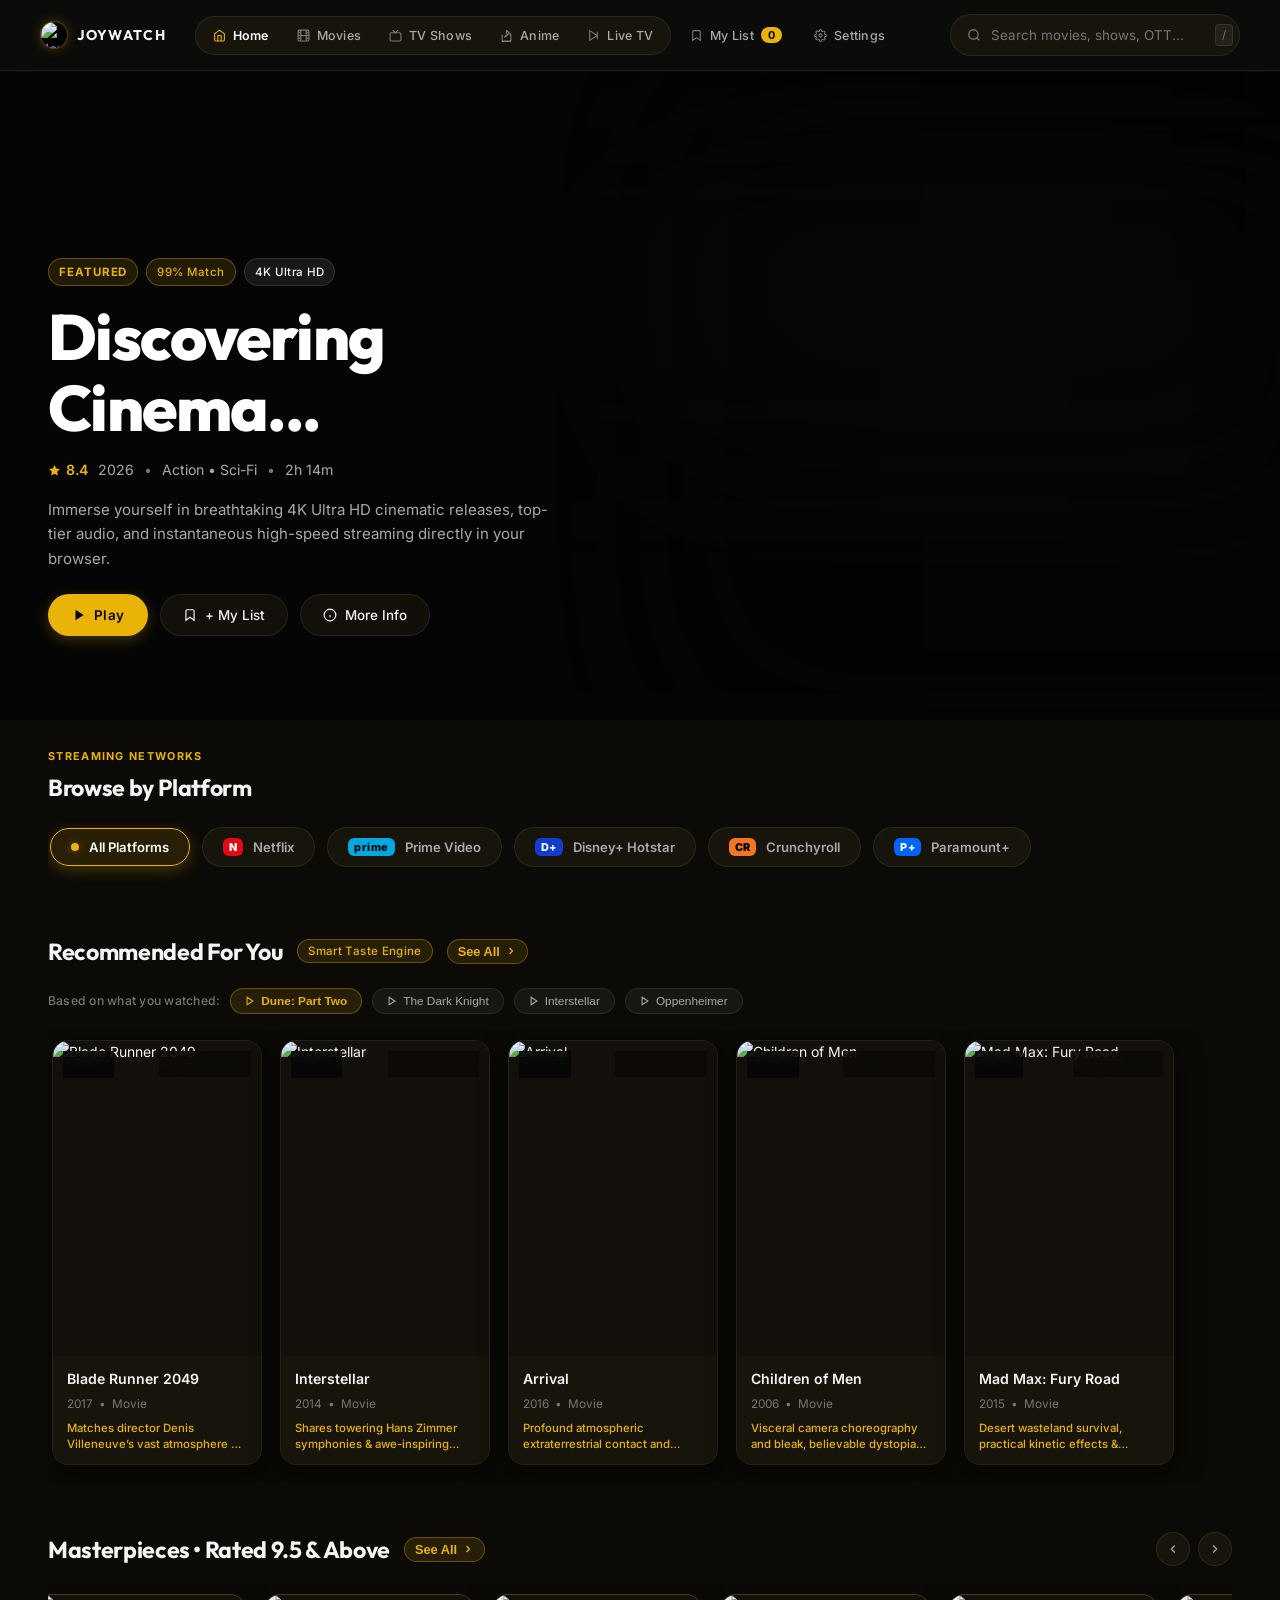
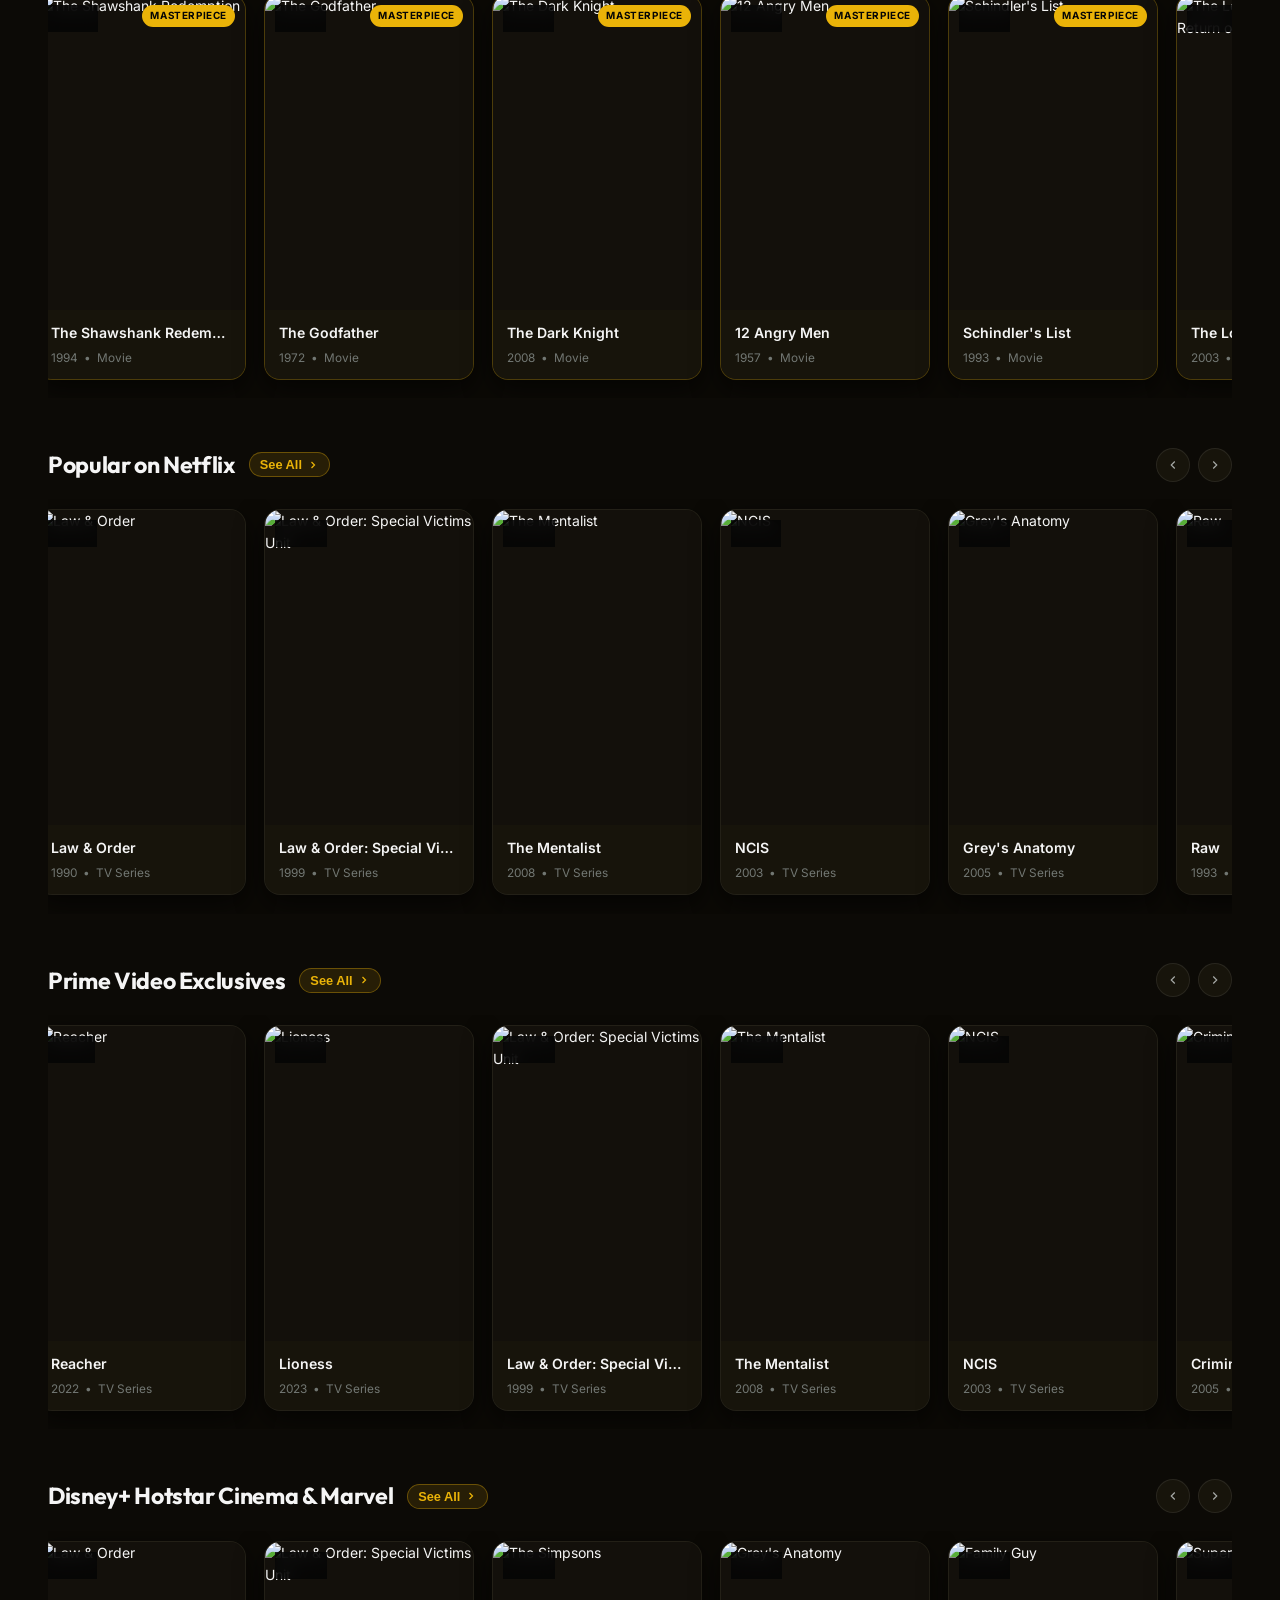
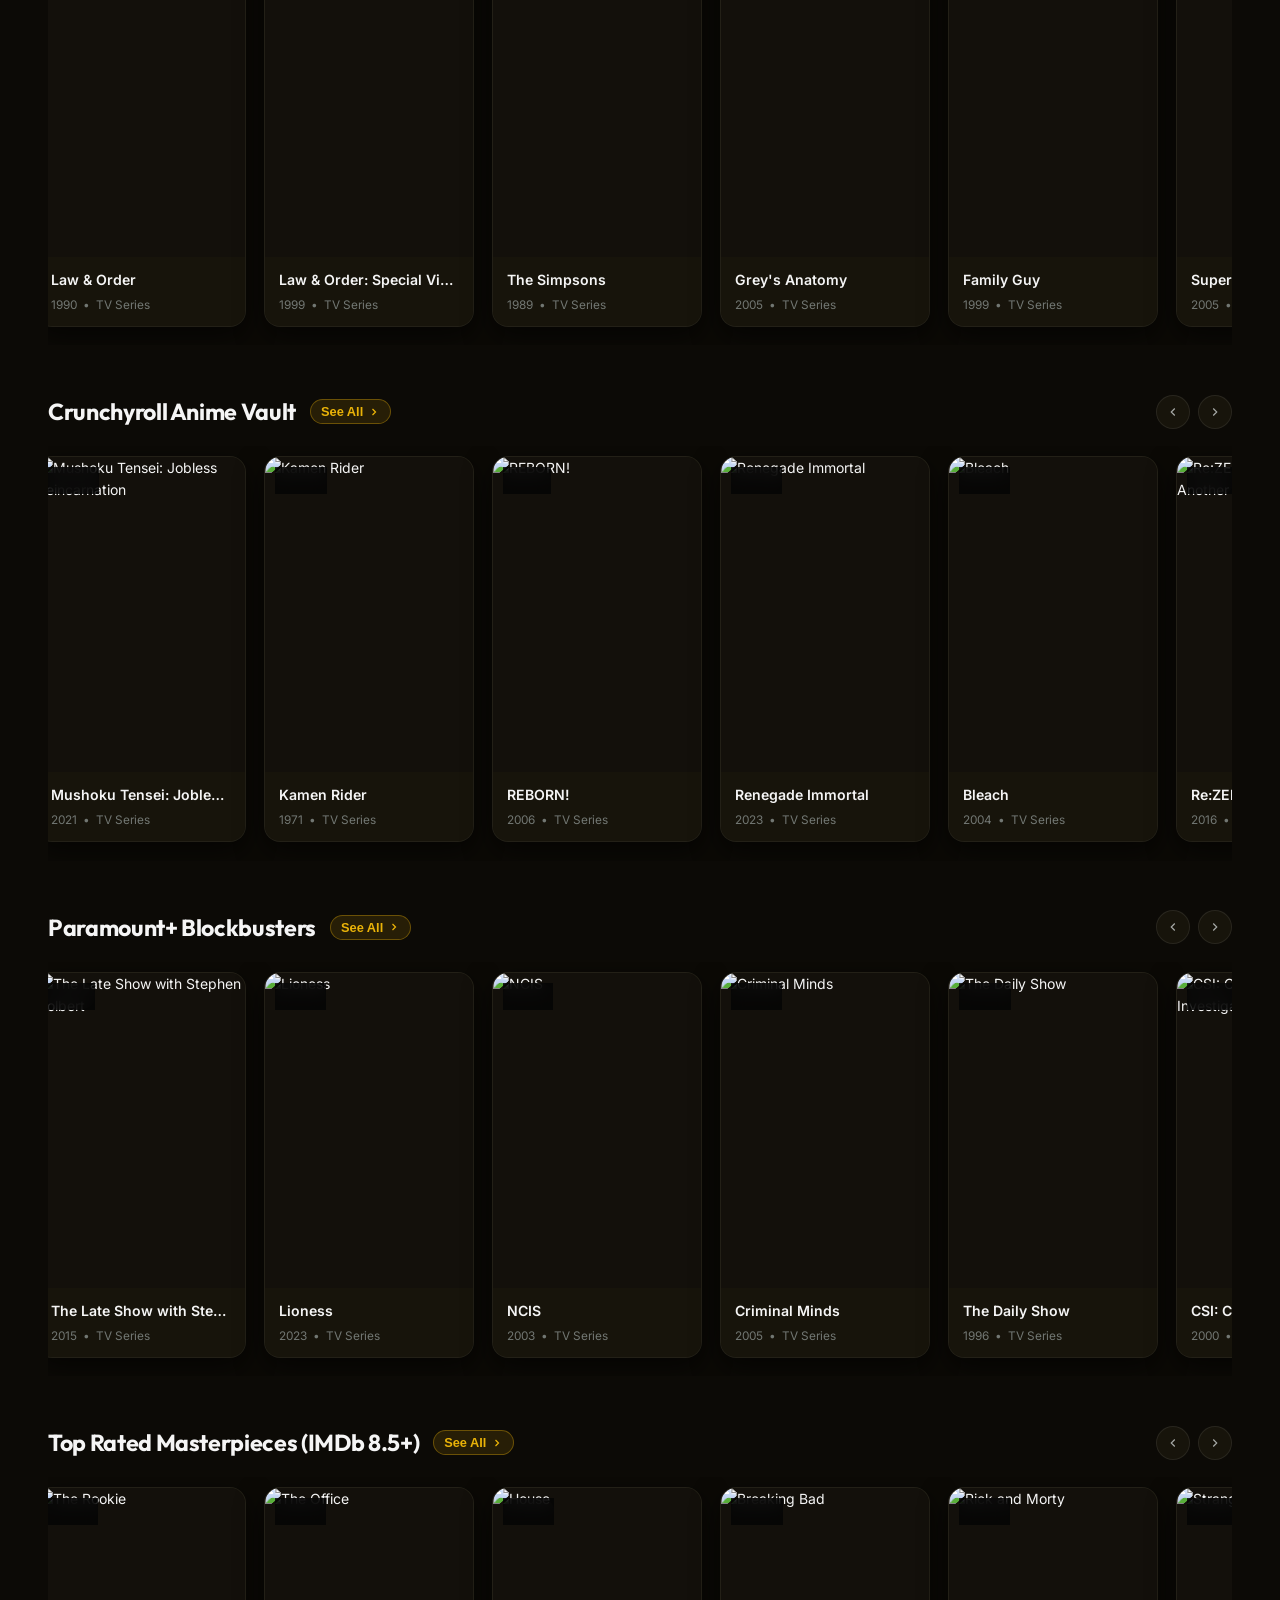
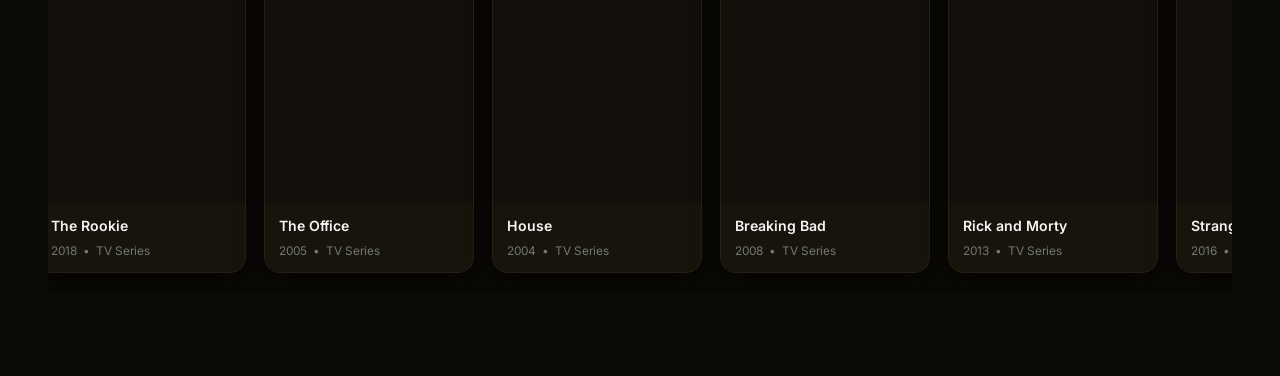
==== commit d586d613: "feat: integrate Popcorn Time API with resilient multi-node cluster, stream resolution, and settings " ====
--- a/public/index.html
+++ b/public/index.html
@@ -464,6 +464,38 @@
         <div class="server-list" id="server-list"></div>
       </div>
 
+      <!-- Popcorn Time API Integration -->
+      <div class="settings-group">
+        <h3 class="settings-group-title">Popcorn Time Network API</h3>
+        <div class="popcorn-status-box" id="popcorn-status-box">
+          <div class="popcorn-status-header">
+            <div class="popcorn-node-info">
+              <span class="popcorn-status-dot" id="popcorn-status-dot"></span>
+              <span class="popcorn-active-node" id="popcorn-active-node">Connecting to Popcorn network...</span>
+            </div>
+            <button class="btn-joy-glass popcorn-refresh-btn" id="popcorn-refresh-btn" title="Verify Popcorn API Cluster">
+              <svg width="12" height="12" viewBox="0 0 24 24" fill="none" stroke="currentColor" stroke-width="2"><polyline points="23 4 23 10 17 10"></polyline><polyline points="1 20 1 14 7 14"></polyline><path d="M3.51 9a9 9 0 0 1 14.85-3.36L23 10M1 14l4.64 4.36A9 9 0 0 0 20.49 15"></path></svg>
+              <span>Verify Nodes</span>
+            </button>
+          </div>
+          <div class="popcorn-stats-row">
+            <div class="popcorn-stat-badge">
+              <span class="popcorn-stat-value" id="popcorn-stat-movies">70,000+</span>
+              <span class="popcorn-stat-label">Movies</span>
+            </div>
+            <div class="popcorn-stat-badge">
+              <span class="popcorn-stat-value" id="popcorn-stat-shows">9,000+</span>
+              <span class="popcorn-stat-label">TV Shows</span>
+            </div>
+            <div class="popcorn-stat-badge">
+              <span class="popcorn-stat-value" id="popcorn-stat-status">Online</span>
+              <span class="popcorn-stat-label">Cluster Status</span>
+            </div>
+          </div>
+          <p class="settings-note">Popcorn Time multi-node network (fusme.link, jfper.link, uxert.link, yrkde.link) directly powers Joywatch search cataloging and provides 4K / 1080p torrent streams.</p>
+        </div>
+      </div>
+
       <!-- Preferences -->
       <div class="settings-group">
         <h3 class="settings-group-title">Preferences</h3>
--- a/public/style.css
+++ b/public/style.css
@@ -2877,6 +2877,92 @@
   height: 14px;
 }
 
+/* Popcorn Time API Integration Box */
+.popcorn-status-box {
+  background-color: var(--joy-bg-card);
+  border: 1px solid var(--joy-border);
+  border-radius: var(--radius-card);
+  padding: 20px 24px;
+  max-width: 640px;
+}
+
+.popcorn-status-header {
+  display: flex;
+  align-items: center;
+  justify-content: space-between;
+  gap: 16px;
+  margin-bottom: 18px;
+}
+
+.popcorn-node-info {
+  display: flex;
+  align-items: center;
+  gap: 10px;
+}
+
+.popcorn-status-dot {
+  width: 9px;
+  height: 9px;
+  border-radius: var(--radius-round);
+  background-color: #22C55E;
+  display: inline-block;
+  flex-shrink: 0;
+}
+
+.popcorn-status-dot.offline {
+  background-color: #EF4444;
+}
+
+.popcorn-active-node {
+  font-size: 0.85rem;
+  font-weight: 600;
+  color: var(--joy-text-primary);
+}
+
+.popcorn-refresh-btn {
+  height: 32px;
+  padding: 0 14px;
+  font-size: 0.75rem;
+  border-radius: var(--radius-round);
+  display: inline-flex;
+  align-items: center;
+  gap: 6px;
+}
+
+.popcorn-stats-row {
+  display: grid;
+  grid-template-columns: repeat(3, 1fr);
+  gap: 12px;
+  margin-bottom: 14px;
+}
+
+.popcorn-stat-badge {
+  display: flex;
+  flex-direction: column;
+  align-items: center;
+  justify-content: center;
+  padding: 12px 8px;
+  background-color: var(--joy-bg-elevated);
+  border: 1px solid var(--joy-border);
+  border-radius: 12px;
+  text-align: center;
+}
+
+.popcorn-stat-value {
+  font-size: 0.95rem;
+  font-weight: 700;
+  color: var(--joy-accent);
+  margin-bottom: 4px;
+}
+
+.popcorn-stat-label {
+  font-size: 0.7rem;
+  font-weight: 500;
+  color: var(--joy-text-muted);
+  text-transform: uppercase;
+  letter-spacing: 0.05em;
+}
+
 .settings-toggles-rows {
   display: flex;
   flex-direction: column;
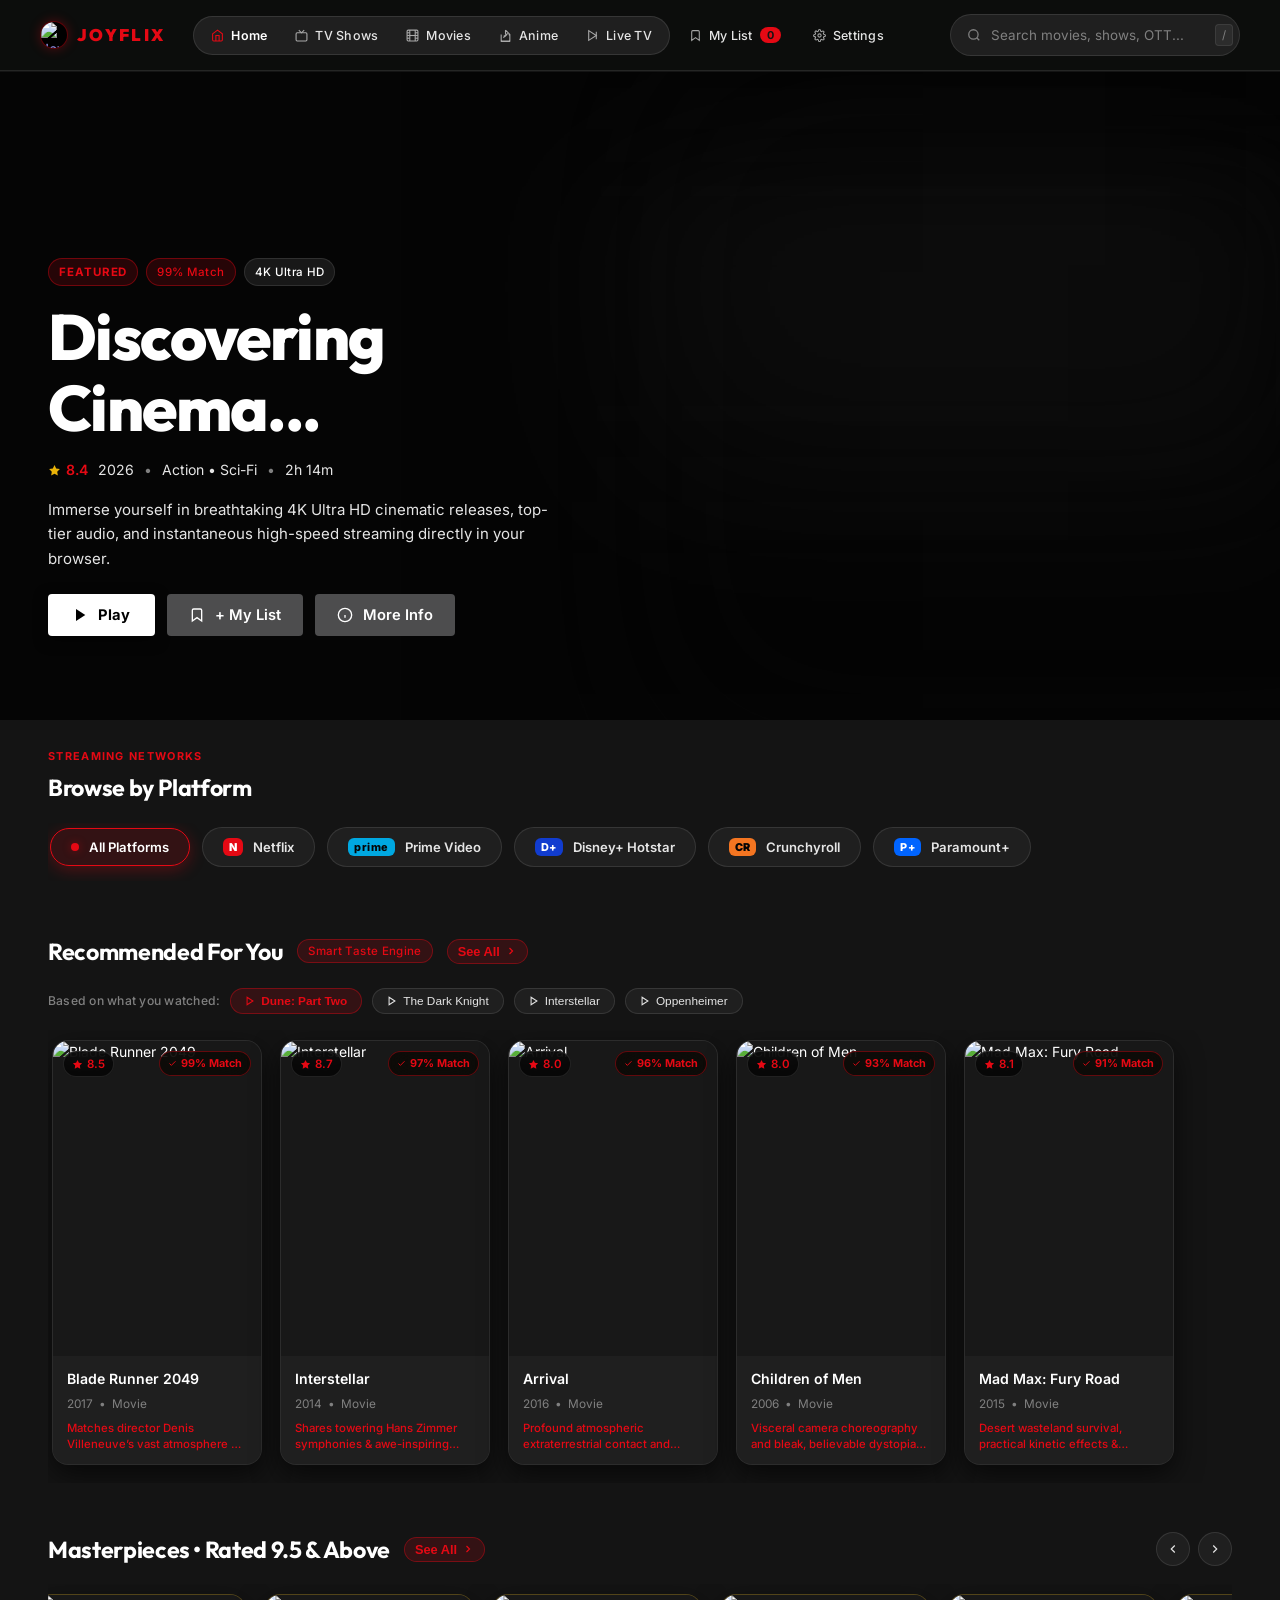
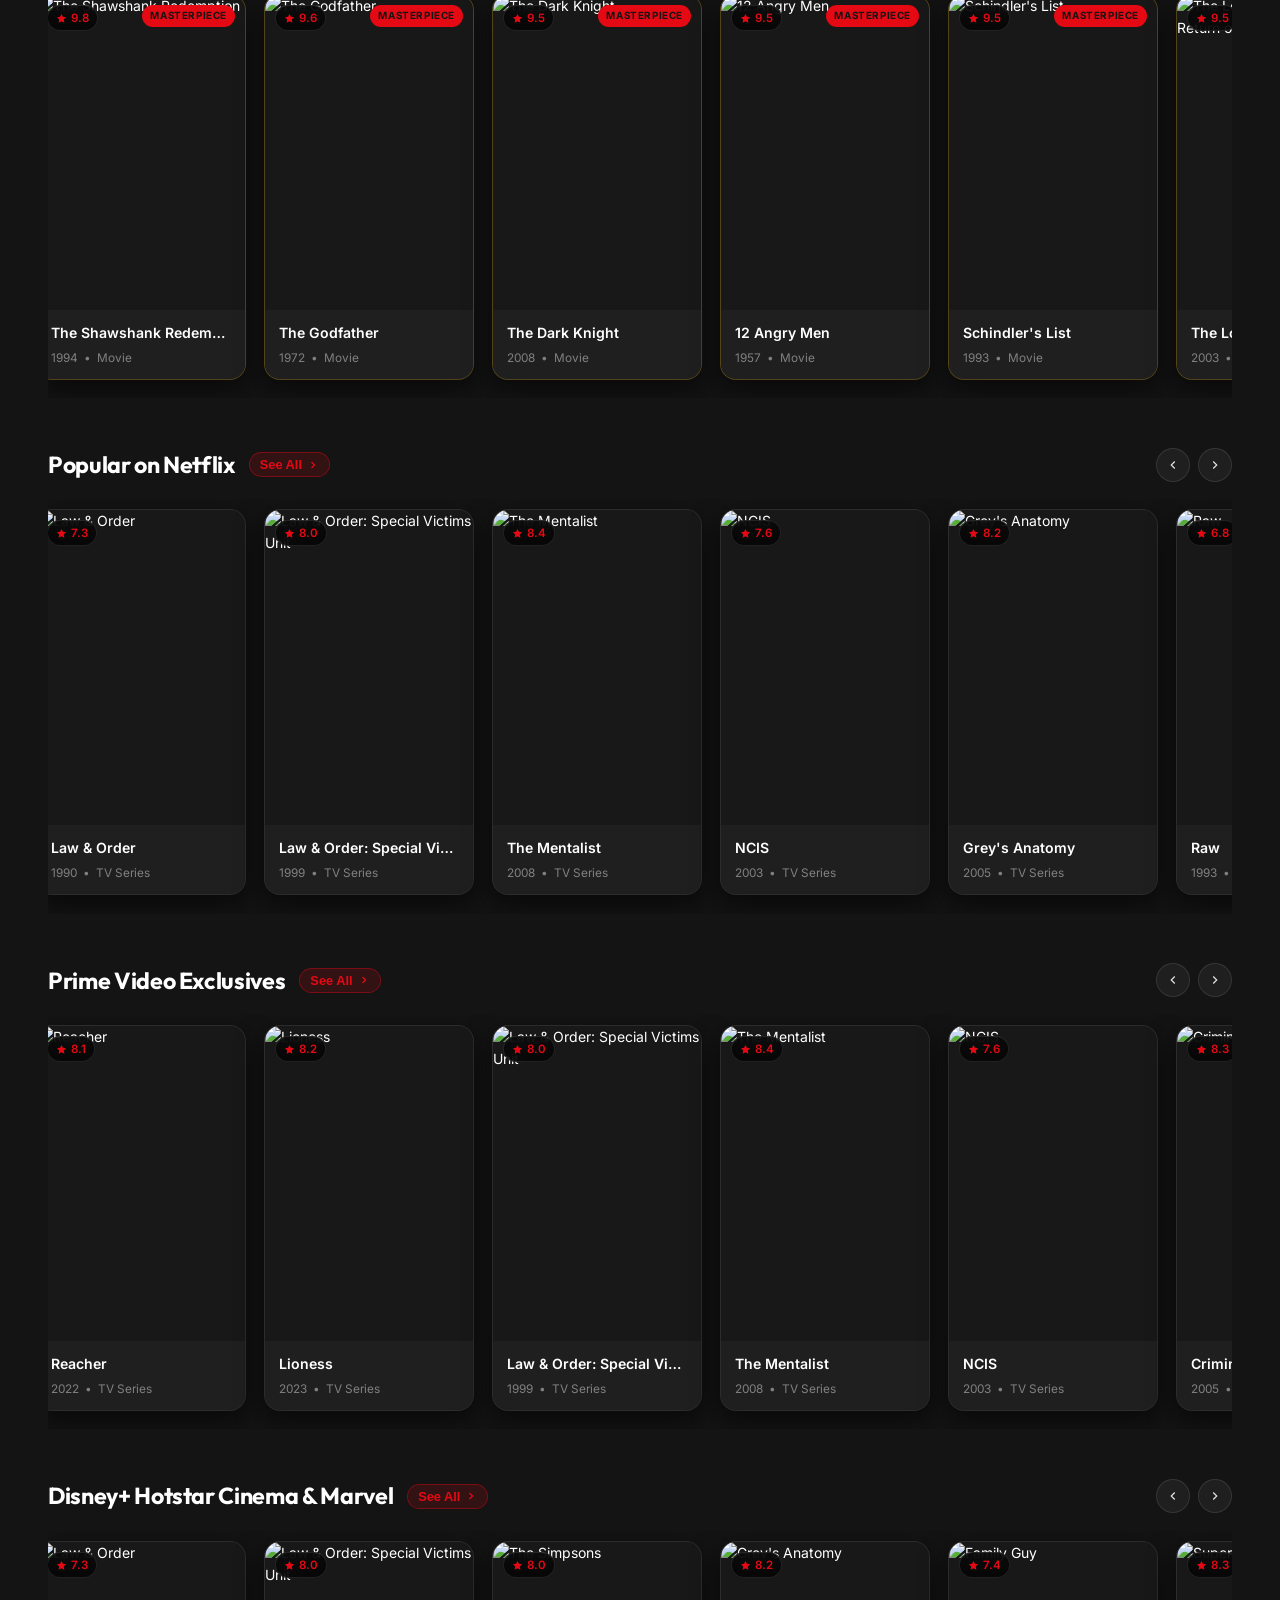
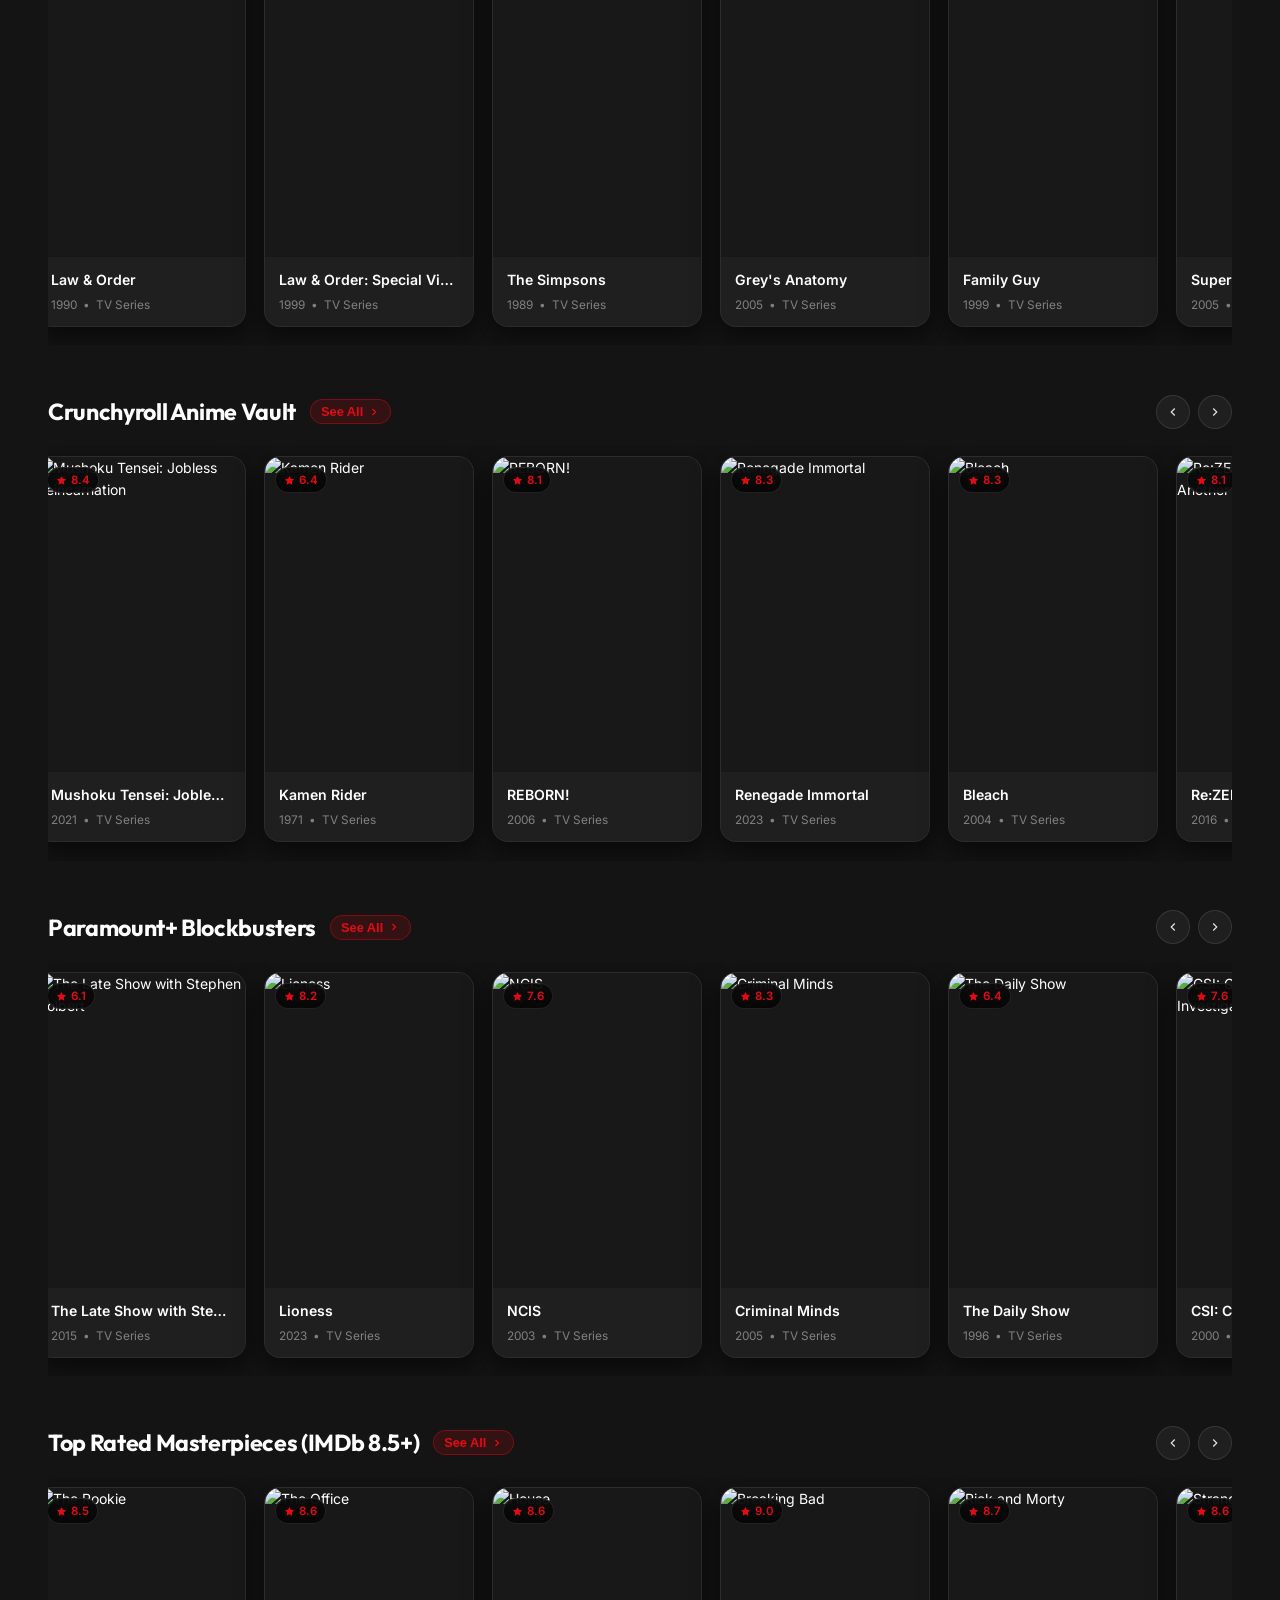
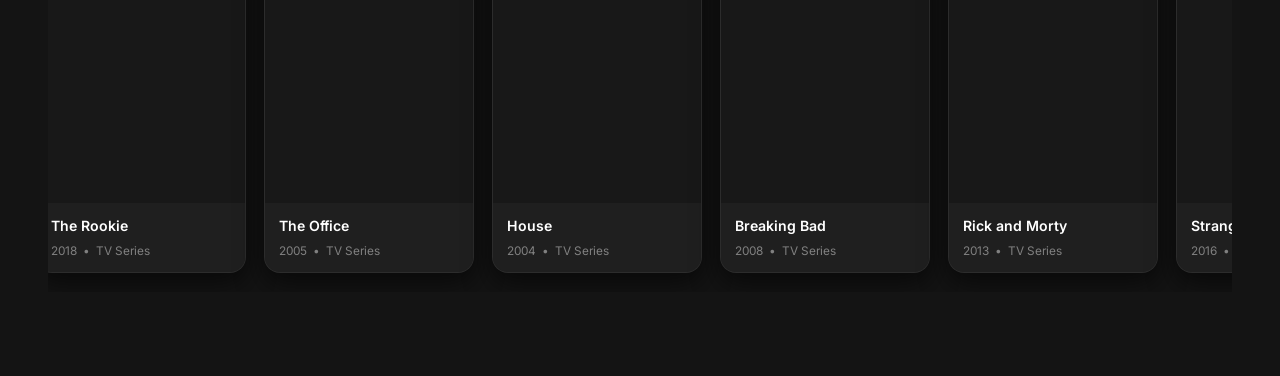
==== commit 25d41270: "rebrand: UI rebrand to Joyflix (Netflix style UI, 3D ribbon J logo, Netflix Red theme, Top 10 badges" ====
--- a/public/index.html
+++ b/public/index.html
@@ -3,61 +3,61 @@
 <head>
   <meta charset="UTF-8">
   <meta name="viewport" content="width=device-width, initial-scale=1.0, maximum-scale=5.0, viewport-fit=cover">
-  <meta name="theme-color" content="#0C0A06">
+  <meta name="theme-color" content="#141414">
   <meta name="apple-mobile-web-app-capable" content="yes">
   <meta name="apple-mobile-web-app-status-bar-style" content="black-translucent">
-  <title>Joywatch • Ambient Cinema Streaming & Discovery</title>
+  <title>Joyflix - Watch Movies & TV Shows Online</title>
   <link rel="manifest" href="/manifest.json">
-  <link rel="icon" type="image/jpeg" href="/logo.jpg">
-  <link rel="apple-touch-icon" href="/logo.jpg">
+  <link rel="icon" type="image/svg+xml" href="/logo.svg">
+  <link rel="apple-touch-icon" href="/logo.svg">
   <link rel="preconnect" href="https://fonts.googleapis.com">
   <link rel="preconnect" href="https://fonts.gstatic.com" crossorigin>
-  <link href="https://fonts.googleapis.com/css2?family=Inter:wght@300;400;500;600;700;800&family=Outfit:wght@400;500;600;700;800&display=swap" rel="stylesheet">
+  <link href="https://fonts.googleapis.com/css2?family=Inter:wght@300;400;500;600;700;800;900&family=Outfit:wght@400;500;600;700;800&display=swap" rel="stylesheet">
   <script>
     // Apply saved theme before first paint (prevents flash of default theme).
     try {
       var __raw = localStorage.getItem('joywatch_settings_v1');
-      var __theme = 'obsidian';
+      var __theme = 'netflix-red';
       if (__raw) {
         var __parsed = JSON.parse(__raw);
         if (__parsed && typeof __parsed.theme === 'string') __theme = __parsed.theme;
       }
       window.__joywatchEarlyTheme = __theme;
-      if (__theme && __theme !== 'obsidian') {
+      if (__theme && __theme !== 'netflix-red' && __theme !== 'obsidian') {
         document.documentElement.setAttribute('data-theme', __theme);
       }
-    } catch (e) { window.__joywatchEarlyTheme = 'obsidian'; }
+    } catch (e) { window.__joywatchEarlyTheme = 'netflix-red'; }
   </script>
-  <link rel="stylesheet" href="style.css?v=1.4.1">
+  <link rel="stylesheet" href="style.css?v=2.0.0">
 </head>
 <body class="joywatch-body">
 
-  <!-- Sticky Cinematic Navigation Bar (Subtle Glassmorphism, Zero Purple) -->
+  <!-- Sticky Cinematic Navigation Bar (Netflix Dark #141414 Header) -->
   <header class="joy-navbar" id="navbar">
     <div class="nav-container">
       <div class="nav-left">
-        <!-- Joywatch Logo (Refined wordmark, glowing circular amber ribbon play icon) -->
-        <a href="#" class="joy-brand" id="logo-link" title="Joywatch Home">
+        <!-- Joyflix Ribbon J Logo -->
+        <a href="#" class="joy-brand" id="logo-link" title="Joyflix Home">
           <div class="joy-gem">
-            <img src="/logo.jpg" alt="Joywatch Logo" class="joy-brand-img">
-          </div>
-          <span class="joy-wordmark">JOYWATCH</span>
+            <img src="/logo.svg" alt="Joyflix Logo" class="joy-brand-img">
+          </div>
+          <span class="joy-wordmark">JOYFLIX</span>
         </a>
 
-        <!-- Desktop Navigation (browse tablet: Home, Movies, TV Shows, Anime + My List, Settings) -->
+        <!-- Desktop Navigation (Home, TV Shows, Movies, Anime, Live TV, My List, Settings) -->
         <nav class="joy-nav-pills" aria-label="Main Navigation">
           <div class="joy-nav-tablet" role="group" aria-label="Browse">
             <button class="nav-pill active" data-filter="all">
               <svg width="13" height="13" viewBox="0 0 24 24" fill="none" stroke="currentColor" stroke-width="2"><path d="M3 9l9-7 9 7v11a2 2 0 0 1-2 2H5a2 2 0 0 1-2-2z"></path><polyline points="9 22 9 12 15 12 15 22"></polyline></svg>
               <span>Home</span>
             </button>
+            <button class="nav-pill" data-filter="series">
+              <svg width="13" height="13" viewBox="0 0 24 24" fill="none" stroke="currentColor" stroke-width="2"><rect x="2" y="7" width="20" height="15" rx="2" ry="2"></rect><polyline points="17 2 12 7 7 2"></polyline></svg>
+              <span>TV Shows</span>
+            </button>
             <button class="nav-pill" data-filter="movie">
               <svg width="13" height="13" viewBox="0 0 24 24" fill="none" stroke="currentColor" stroke-width="2"><rect x="2" y="2" width="20" height="20" rx="2.18" ry="2.18"></rect><line x1="7" y1="2" x2="7" y2="22"></line><line x1="17" y1="2" x2="17" y2="22"></line><line x1="2" y1="12" x2="22" y2="12"></line><line x1="2" y1="7" x2="7" y2="7"></line><line x1="2" y1="17" x2="7" y2="17"></line><line x1="17" y1="17" x2="22" y2="17"></line><line x1="17" y1="7" x2="22" y2="7"></line></svg>
               <span>Movies</span>
-            </button>
-            <button class="nav-pill" data-filter="series">
-              <svg width="13" height="13" viewBox="0 0 24 24" fill="none" stroke="currentColor" stroke-width="2"><rect x="2" y="7" width="20" height="15" rx="2" ry="2"></rect><polyline points="17 2 12 7 7 2"></polyline></svg>
-              <span>TV Shows</span>
             </button>
             <button class="nav-pill" data-filter="anime">
               <svg width="13" height="13" viewBox="0 0 24 24" fill="none" stroke="currentColor" stroke-width="2"><path d="M9 12l2 2 4-4M12 2l8 8v10a2 2 0 0 1-2 2H6a2 2 0 0 1-2-2V10L4 12v10a2 2 0 0 0 2 2h12a2 2 0 0 0 2-2V12l-2-2M12 2v8M12 12l-4 4M12 12l4-4"></path></svg>
@@ -462,38 +462,6 @@
       <div class="settings-group">
         <h3 class="settings-group-title">Streaming Servers</h3>
         <div class="server-list" id="server-list"></div>
-      </div>
-
-      <!-- Popcorn Time API Integration -->
-      <div class="settings-group">
-        <h3 class="settings-group-title">Popcorn Time Network API</h3>
-        <div class="popcorn-status-box" id="popcorn-status-box">
-          <div class="popcorn-status-header">
-            <div class="popcorn-node-info">
-              <span class="popcorn-status-dot" id="popcorn-status-dot"></span>
-              <span class="popcorn-active-node" id="popcorn-active-node">Connecting to Popcorn network...</span>
-            </div>
-            <button class="btn-joy-glass popcorn-refresh-btn" id="popcorn-refresh-btn" title="Verify Popcorn API Cluster">
-              <svg width="12" height="12" viewBox="0 0 24 24" fill="none" stroke="currentColor" stroke-width="2"><polyline points="23 4 23 10 17 10"></polyline><polyline points="1 20 1 14 7 14"></polyline><path d="M3.51 9a9 9 0 0 1 14.85-3.36L23 10M1 14l4.64 4.36A9 9 0 0 0 20.49 15"></path></svg>
-              <span>Verify Nodes</span>
-            </button>
-          </div>
-          <div class="popcorn-stats-row">
-            <div class="popcorn-stat-badge">
-              <span class="popcorn-stat-value" id="popcorn-stat-movies">70,000+</span>
-              <span class="popcorn-stat-label">Movies</span>
-            </div>
-            <div class="popcorn-stat-badge">
-              <span class="popcorn-stat-value" id="popcorn-stat-shows">9,000+</span>
-              <span class="popcorn-stat-label">TV Shows</span>
-            </div>
-            <div class="popcorn-stat-badge">
-              <span class="popcorn-stat-value" id="popcorn-stat-status">Online</span>
-              <span class="popcorn-stat-label">Cluster Status</span>
-            </div>
-          </div>
-          <p class="settings-note">Popcorn Time multi-node network (fusme.link, jfper.link, uxert.link, yrkde.link) directly powers Joywatch search cataloging and provides 4K / 1080p torrent streams.</p>
-        </div>
       </div>
 
       <!-- Preferences -->
--- a/public/style.css
+++ b/public/style.css
@@ -12,37 +12,37 @@
    ========================================================================== */
 
 :root {
-  /* Color System - Warm Cinema Amber & Midnight Obsidian */
-  --joy-bg: #0C0A06;
-  --joy-bg-secondary: #13100B;
-  --joy-bg-card: #17140B;
-  --joy-bg-card-hover: #221D10;
-  --joy-bg-elevated: #282213;
-  --joy-glass: rgba(23, 20, 11, 0.78);
-  --joy-glass-elevated: rgba(34, 29, 16, 0.88);
-
-  /* Primary Accent - Warm Cinema Amber (#EAB308) */
-  --joy-accent: #EAB308;
-  --joy-accent-hover: #FACC15;
-  --joy-accent-dark: #B48A06;
-  --joy-accent-tint: rgba(234, 179, 8, 0.12);
-  --joy-accent-border: rgba(234, 179, 8, 0.35);
-  --joy-accent-shadow: rgba(234, 179, 8, 0.25);
-
-  /* Star Rating */
-  --joy-star-gold: #EAB308;
-  --joy-star-amber: #EAB308;
+  /* Netflix Dark Color System */
+  --joy-bg: #141414;
+  --joy-bg-secondary: #181818;
+  --joy-bg-card: #1F1F1F;
+  --joy-bg-card-hover: #2F2F2F;
+  --joy-bg-elevated: #262626;
+  --joy-glass: rgba(20, 20, 20, 0.85);
+  --joy-glass-elevated: rgba(30, 30, 30, 0.92);
+
+  /* Primary Accent - Netflix Red (#E50914) */
+  --joy-accent: #E50914;
+  --joy-accent-hover: #F40612;
+  --joy-accent-dark: #B81D24;
+  --joy-accent-tint: rgba(229, 9, 20, 0.15);
+  --joy-accent-border: rgba(229, 9, 20, 0.4);
+  --joy-accent-shadow: rgba(229, 9, 20, 0.3);
+
+  /* Star Rating & Match Affinity */
+  --joy-star-gold: #E50914;
+  --joy-star-amber: #E50914;
 
   /* Typography Colors */
-  --joy-text-primary: #F5F5F5;
-  --joy-text-secondary: #A7AAA8;
-  --joy-text-muted: #727773;
-  --joy-text-inverse: #050505;
+  --joy-text-primary: #FFFFFF;
+  --joy-text-secondary: #E5E5E5;
+  --joy-text-muted: #808080;
+  --joy-text-inverse: #141414;
 
   /* Borders */
-  --joy-border: rgba(255, 255, 255, 0.08);
-  --joy-border-hover: rgba(255, 255, 255, 0.18);
-  --joy-border-subtle: rgba(255, 255, 255, 0.05);
+  --joy-border: rgba(255, 255, 255, 0.1);
+  --joy-border-hover: rgba(255, 255, 255, 0.25);
+  --joy-border-subtle: rgba(255, 255, 255, 0.06);
 
   /* Fonts */
   --font-display: 'Outfit', 'Inter', -apple-system, BlinkMacSystemFont, 'Segoe UI', Roboto, sans-serif;
@@ -290,16 +290,16 @@
 
 .joy-wordmark {
   font-family: var(--font-display);
-  font-size: 0.88rem;
-  font-weight: 700;
-  letter-spacing: 0.12em;
+  font-size: 1.05rem;
+  font-weight: 900;
+  letter-spacing: 0.14em;
   text-transform: uppercase;
-  color: var(--joy-text-primary);
+  color: var(--joy-accent);
   transition: opacity var(--duration-fast) var(--ease-smooth);
 }
 
 .joy-brand:hover .joy-wordmark {
-  opacity: 0.92;
+  opacity: 0.9;
 }
 
 /* Desktop Navigation Pills */
@@ -518,33 +518,36 @@
               color var(--duration-fast) var(--ease-smooth);
 }
 
-/* Primary Lime Button */
+/* Primary Netflix White Play Button */
 .btn-joy-lime {
   display: inline-flex;
   align-items: center;
-  gap: 8px;
+  gap: 10px;
   padding: 10px 24px;
-  background-color: var(--joy-accent);
-  color: var(--joy-text-inverse);
+  background-color: #FFFFFF;
+  color: #000000;
   border: none;
+  border-radius: 4px;
   font-family: var(--font-body);
-  font-size: 0.84rem;
-  font-weight: 600;
-  letter-spacing: 0.02em;
+  font-size: 0.92rem;
+  font-weight: 700;
+  letter-spacing: 0.01em;
   cursor: pointer;
-  box-shadow: 0 4px 14px var(--joy-accent-shadow);
+  box-shadow: 0 4px 14px rgba(0, 0, 0, 0.5);
 }
 
 .btn-joy-lime svg {
-  width: 14px;
-  height: 14px;
+  width: 16px;
+  height: 16px;
+  fill: #000000;
   transition: transform var(--duration-fast) var(--ease-spring);
 }
 
 .btn-joy-lime:hover {
-  background-color: var(--joy-accent-hover);
+  background-color: rgba(255, 255, 255, 0.85);
+  color: #000000;
   transform: scale(1.02) translateY(-1px);
-  box-shadow: 0 8px 24px var(--joy-accent-shadow);
+  box-shadow: 0 8px 24px rgba(0, 0, 0, 0.6);
 }
 
 .btn-joy-lime:hover svg {
@@ -556,32 +559,33 @@
   transition-duration: 80ms;
 }
 
-/* Secondary Glass Button */
+/* Secondary Netflix Gray More Info Button */
 .btn-joy-glass {
   display: inline-flex;
   align-items: center;
-  gap: 8px;
+  gap: 10px;
   padding: 10px 22px;
-  background-color: var(--joy-glass);
-  backdrop-filter: blur(18px);
-  -webkit-backdrop-filter: blur(18px);
-  color: var(--joy-text-primary);
-  border: 1px solid var(--joy-border);
+  background-color: rgba(109, 109, 110, 0.7);
+  backdrop-filter: blur(12px);
+  -webkit-backdrop-filter: blur(12px);
+  color: #FFFFFF;
+  border: none;
+  border-radius: 4px;
   font-family: var(--font-body);
-  font-size: 0.84rem;
-  font-weight: 500;
+  font-size: 0.92rem;
+  font-weight: 600;
   cursor: pointer;
 }
 
 .btn-joy-glass svg {
-  width: 14px;
-  height: 14px;
+  width: 16px;
+  height: 16px;
   transition: transform var(--duration-fast) var(--ease-spring);
 }
 
 .btn-joy-glass:hover {
-  background-color: var(--joy-glass-elevated);
-  border-color: rgba(255, 255, 255, 0.2);
+  background-color: rgba(109, 109, 110, 0.4);
+  color: #FFFFFF;
   transform: scale(1.02) translateY(-1px);
   box-shadow: 0 8px 24px rgba(0, 0, 0, 0.45);
 }
@@ -1214,6 +1218,28 @@
   color: #FFFFFF;
   border-color: var(--joy-accent-border);
   background-color: #11131A;
+}
+
+/* Top 10 Rank Card Styling (Netflix Style 3D Stroke Outline Number) */
+.top10-rank-num {
+  font-family: var(--font-display);
+  font-size: 7.5rem;
+  font-weight: 900;
+  line-height: 0.8;
+  color: #141414;
+  -webkit-text-stroke: 4px #595959;
+  position: absolute;
+  left: -28px;
+  bottom: 0px;
+  z-index: 5;
+  user-select: none;
+  pointer-events: none;
+  transition: transform var(--duration-fast) var(--ease-spring);
+}
+
+.movie-card:hover .top10-rank-num {
+  transform: scale(1.05) translateX(-4px);
+  -webkit-text-stroke-color: var(--joy-accent);
 }
 
 .card-dismiss-btn:active {
@@ -2877,92 +2903,6 @@
   height: 14px;
 }
 
-/* Popcorn Time API Integration Box */
-.popcorn-status-box {
-  background-color: var(--joy-bg-card);
-  border: 1px solid var(--joy-border);
-  border-radius: var(--radius-card);
-  padding: 20px 24px;
-  max-width: 640px;
-}
-
-.popcorn-status-header {
-  display: flex;
-  align-items: center;
-  justify-content: space-between;
-  gap: 16px;
-  margin-bottom: 18px;
-}
-
-.popcorn-node-info {
-  display: flex;
-  align-items: center;
-  gap: 10px;
-}
-
-.popcorn-status-dot {
-  width: 9px;
-  height: 9px;
-  border-radius: var(--radius-round);
-  background-color: #22C55E;
-  display: inline-block;
-  flex-shrink: 0;
-}
-
-.popcorn-status-dot.offline {
-  background-color: #EF4444;
-}
-
-.popcorn-active-node {
-  font-size: 0.85rem;
-  font-weight: 600;
-  color: var(--joy-text-primary);
-}
-
-.popcorn-refresh-btn {
-  height: 32px;
-  padding: 0 14px;
-  font-size: 0.75rem;
-  border-radius: var(--radius-round);
-  display: inline-flex;
-  align-items: center;
-  gap: 6px;
-}
-
-.popcorn-stats-row {
-  display: grid;
-  grid-template-columns: repeat(3, 1fr);
-  gap: 12px;
-  margin-bottom: 14px;
-}
-
-.popcorn-stat-badge {
-  display: flex;
-  flex-direction: column;
-  align-items: center;
-  justify-content: center;
-  padding: 12px 8px;
-  background-color: var(--joy-bg-elevated);
-  border: 1px solid var(--joy-border);
-  border-radius: 12px;
-  text-align: center;
-}
-
-.popcorn-stat-value {
-  font-size: 0.95rem;
-  font-weight: 700;
-  color: var(--joy-accent);
-  margin-bottom: 4px;
-}
-
-.popcorn-stat-label {
-  font-size: 0.7rem;
-  font-weight: 500;
-  color: var(--joy-text-muted);
-  text-transform: uppercase;
-  letter-spacing: 0.05em;
-}
-
 .settings-toggles-rows {
   display: flex;
   flex-direction: column;
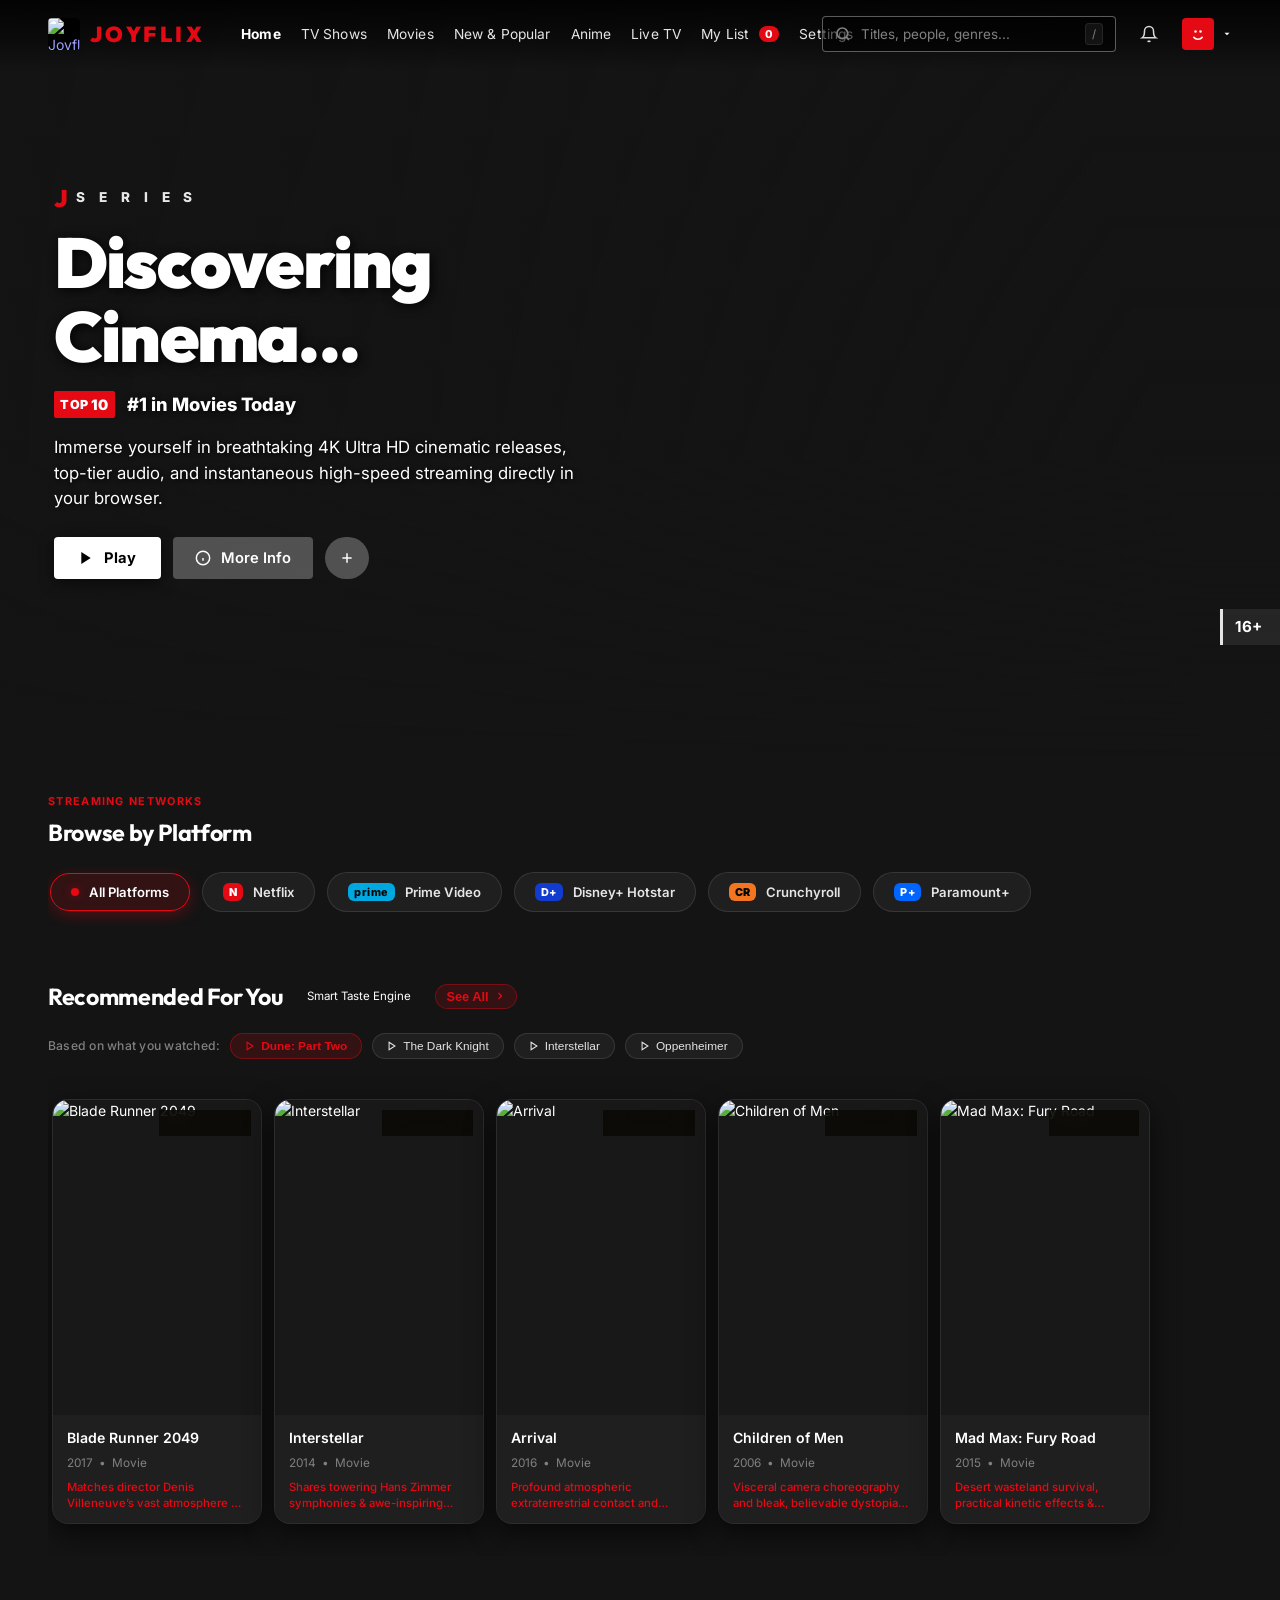
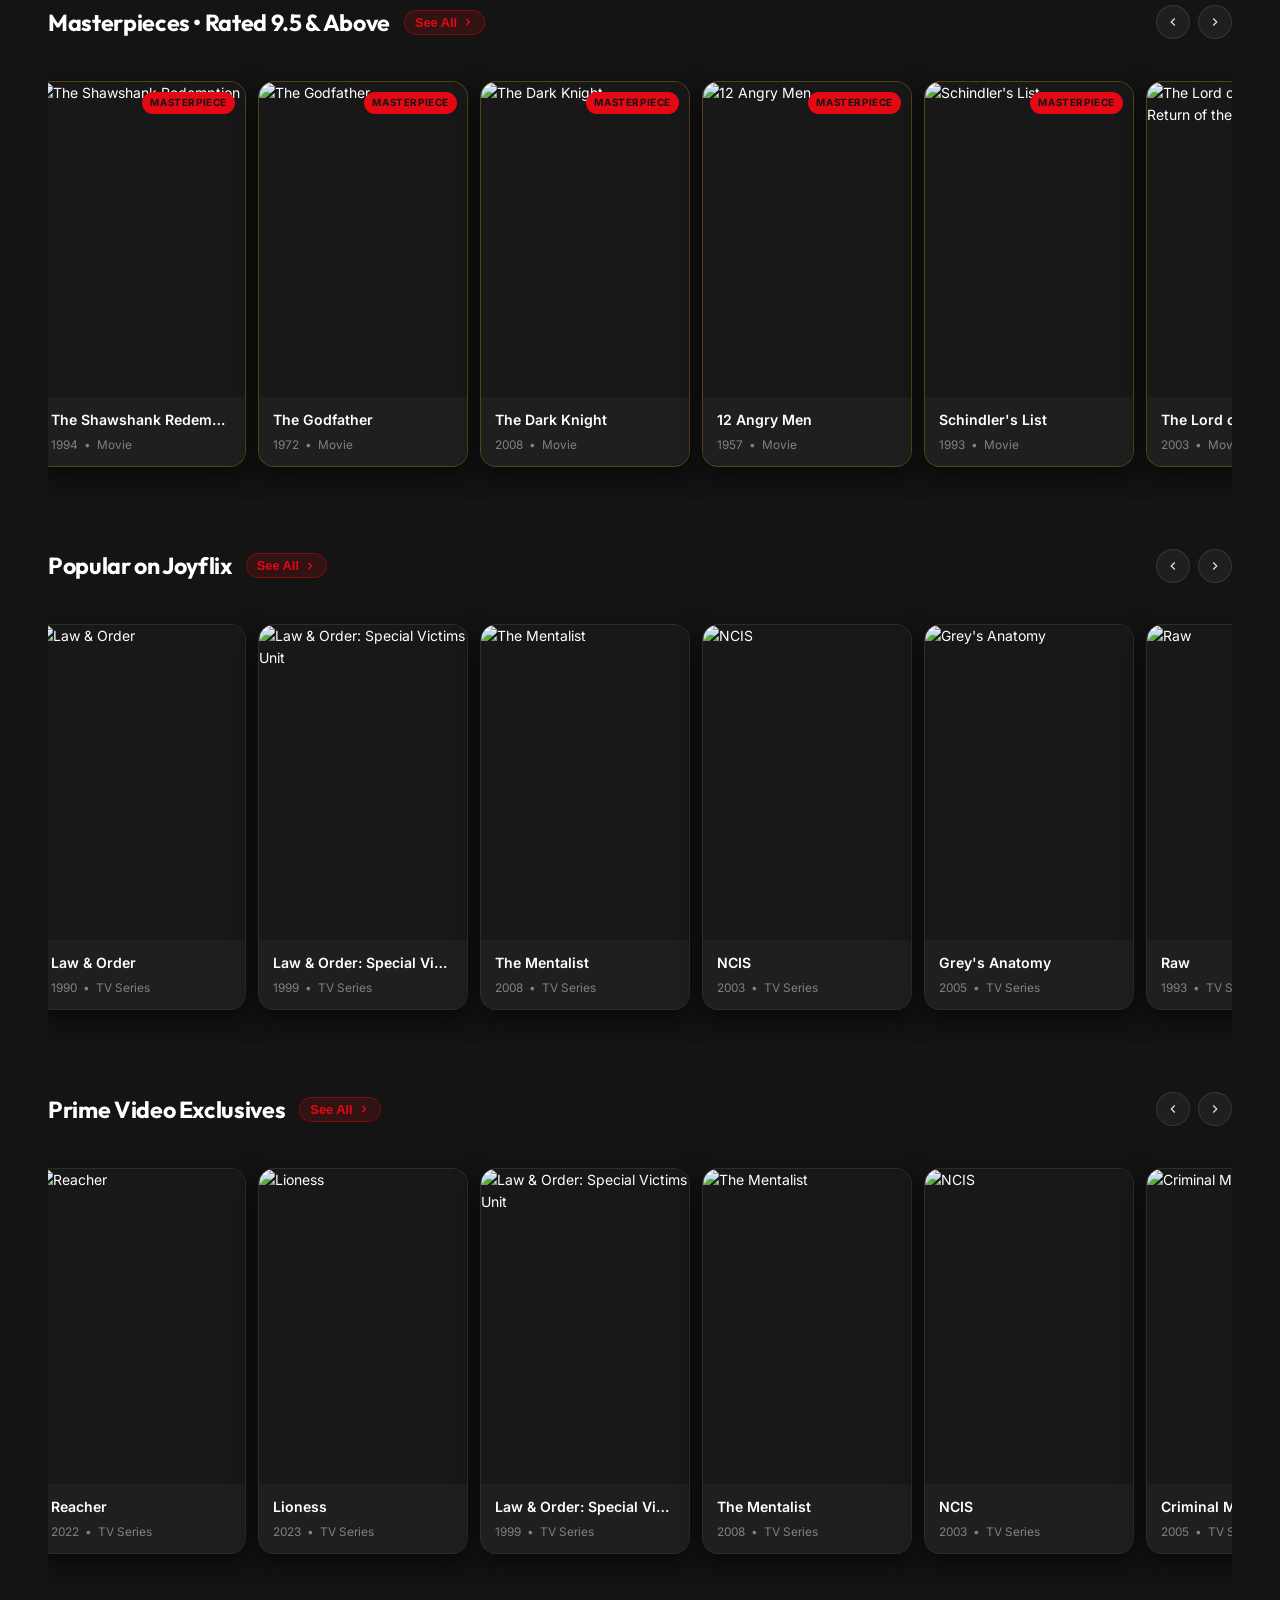
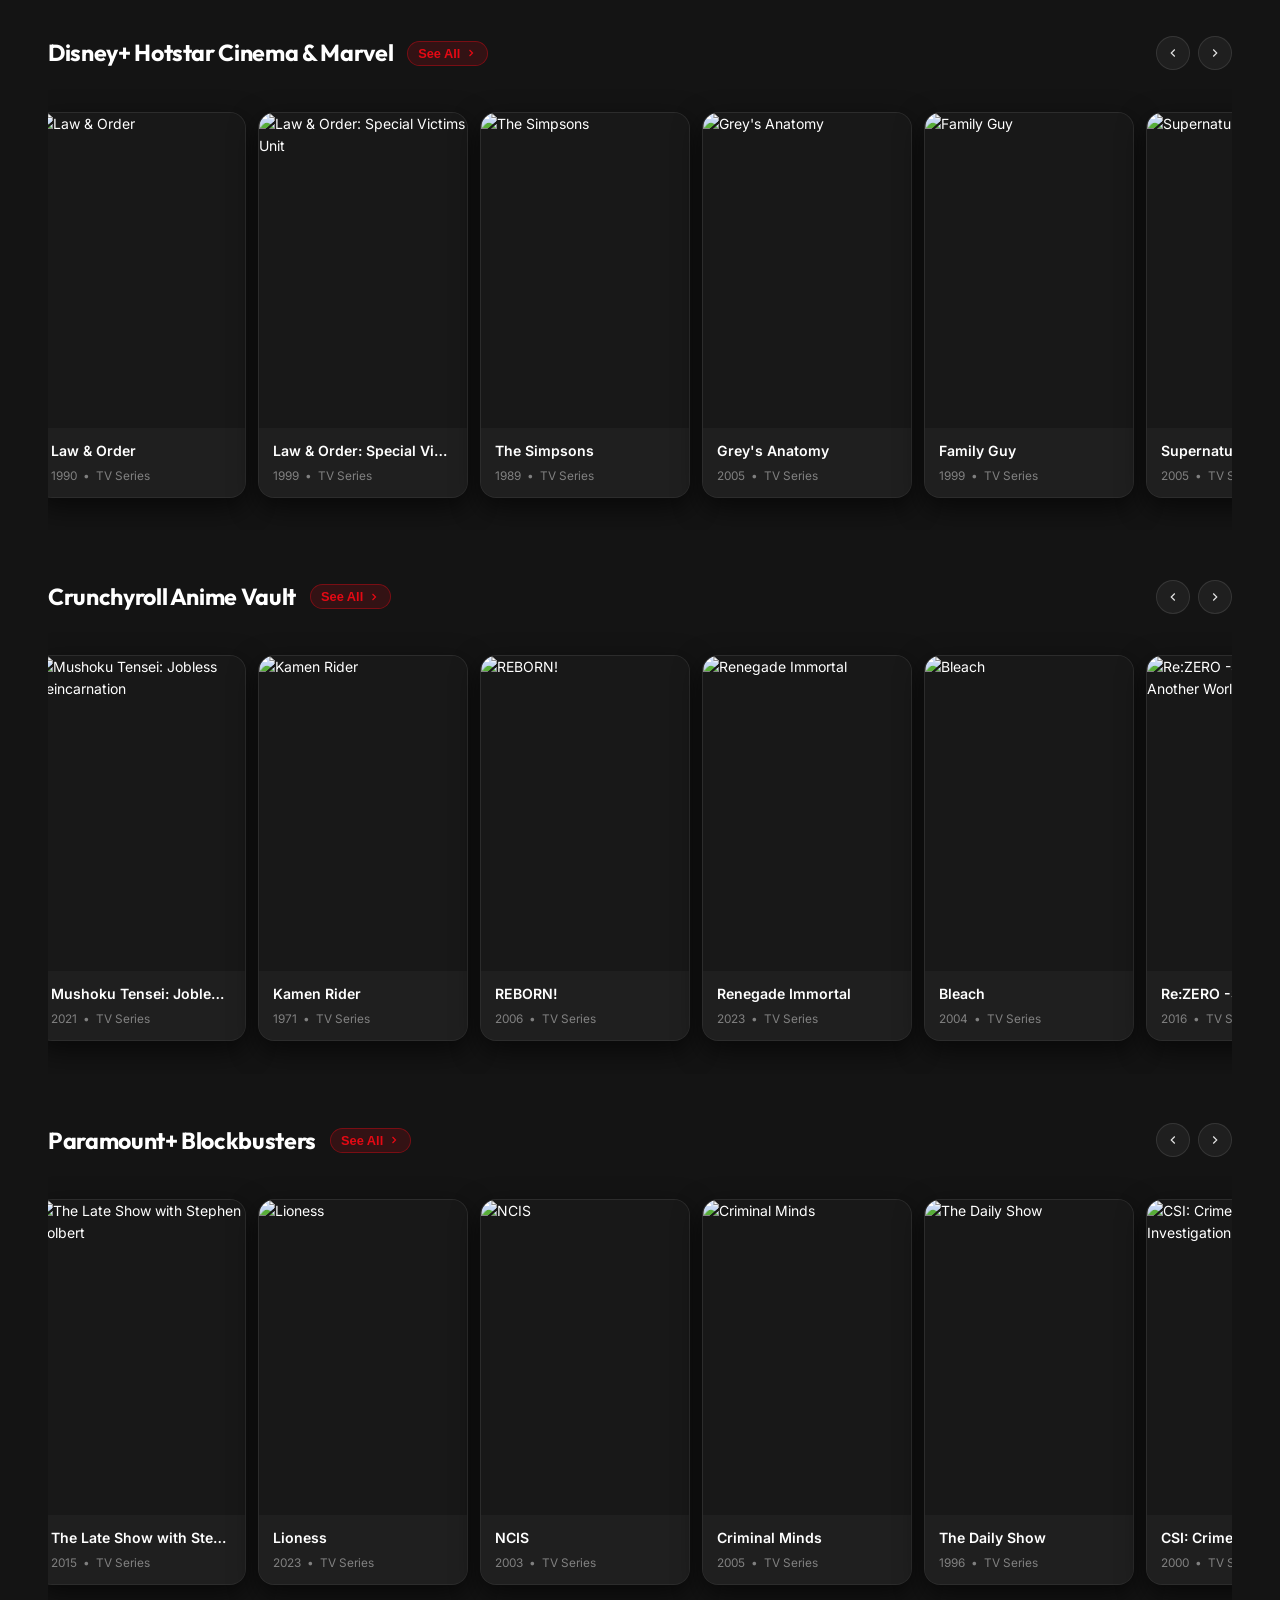
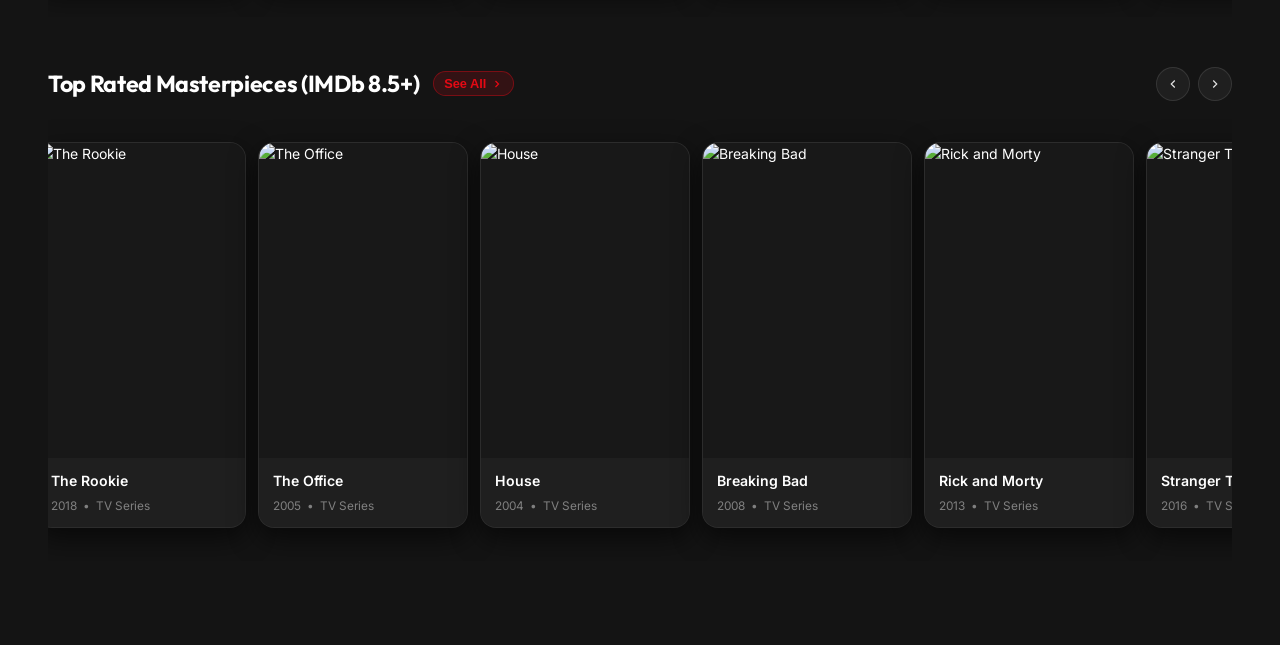
==== commit 4b7ffa96: "feat: complete pixel-perfect Netflix Web UI clone (Netflix top gradient header, plain text nav links" ====
--- a/public/index.html
+++ b/public/index.html
@@ -44,87 +44,66 @@
           <span class="joy-wordmark">JOYFLIX</span>
         </a>
 
-        <!-- Desktop Navigation (Home, TV Shows, Movies, Anime, Live TV, My List, Settings) -->
+        <!-- Desktop Navigation (Netflix Text Links) -->
         <nav class="joy-nav-pills" aria-label="Main Navigation">
-          <div class="joy-nav-tablet" role="group" aria-label="Browse">
-            <button class="nav-pill active" data-filter="all">
-              <svg width="13" height="13" viewBox="0 0 24 24" fill="none" stroke="currentColor" stroke-width="2"><path d="M3 9l9-7 9 7v11a2 2 0 0 1-2 2H5a2 2 0 0 1-2-2z"></path><polyline points="9 22 9 12 15 12 15 22"></polyline></svg>
-              <span>Home</span>
-            </button>
-            <button class="nav-pill" data-filter="series">
-              <svg width="13" height="13" viewBox="0 0 24 24" fill="none" stroke="currentColor" stroke-width="2"><rect x="2" y="7" width="20" height="15" rx="2" ry="2"></rect><polyline points="17 2 12 7 7 2"></polyline></svg>
-              <span>TV Shows</span>
-            </button>
-            <button class="nav-pill" data-filter="movie">
-              <svg width="13" height="13" viewBox="0 0 24 24" fill="none" stroke="currentColor" stroke-width="2"><rect x="2" y="2" width="20" height="20" rx="2.18" ry="2.18"></rect><line x1="7" y1="2" x2="7" y2="22"></line><line x1="17" y1="2" x2="17" y2="22"></line><line x1="2" y1="12" x2="22" y2="12"></line><line x1="2" y1="7" x2="7" y2="7"></line><line x1="2" y1="17" x2="7" y2="17"></line><line x1="17" y1="17" x2="22" y2="17"></line><line x1="17" y1="7" x2="22" y2="7"></line></svg>
-              <span>Movies</span>
-            </button>
-            <button class="nav-pill" data-filter="anime">
-              <svg width="13" height="13" viewBox="0 0 24 24" fill="none" stroke="currentColor" stroke-width="2"><path d="M9 12l2 2 4-4M12 2l8 8v10a2 2 0 0 1-2 2H6a2 2 0 0 1-2-2V10L4 12v10a2 2 0 0 0 2 2h12a2 2 0 0 0 2-2V12l-2-2M12 2v8M12 12l-4 4M12 12l4-4"></path></svg>
-              <span>Anime</span>
-            </button>
-            <button class="nav-pill" data-filter="livetv">
-              <svg width="13" height="13" viewBox="0 0 24 24" fill="none" stroke="currentColor" stroke-width="2"><polygon points="5 3 19 12 5 21 5 3"></polygon><line x1="19" y1="5" x2="19" y2="19"></line></svg>
-              <span>Live TV</span>
-            </button>
-          </div>
-          <button class="nav-pill" data-filter="mylist">
-            <svg width="13" height="13" viewBox="0 0 24 24" fill="none" stroke="currentColor" stroke-width="2"><path d="M19 21l-7-5-7 5V5a2 2 0 0 1 2-2h10a2 2 0 0 1 2 2z"></path></svg>
-            <span>My List</span>
-            <span class="joylist-counter" id="joylist-counter">0</span>
-          </button>
-          <button class="nav-pill" data-filter="settings">
-            <svg width="13" height="13" viewBox="0 0 24 24" fill="none" stroke="currentColor" stroke-width="2"><circle cx="12" cy="12" r="3"></circle><path d="M19.4 15a1.65 1.65 0 0 0 .33 1.82l.06.06a2 2 0 1 1-2.83 2.83l-.06-.06a1.65 1.65 0 0 0-1.82-.33 1.65 1.65 0 0 0-1 1.51V21a2 2 0 1 1-4 0v-.09A1.65 1.65 0 0 0 9 19.4a1.65 1.65 0 0 0-1.82.33l-.06.06a2 2 0 1 1-2.83-2.83l.06-.06a1.65 1.65 0 0 0 .33-1.82 1.65 1.65 0 0 0-1.51-1H3a2 2 0 1 1 0-4h.09A1.65 1.65 0 0 0 4.6 9a1.65 1.65 0 0 0-.33-1.82l-.06-.06a2 2 0 1 1 2.83-2.83l.06.06a1.65 1.65 0 0 0 1.82.33H9a1.65 1.65 0 0 0 1-1.51V3a2 2 0 1 1 4 0v.09a1.65 1.65 0 0 0 1 1.51 1.65 1.65 0 0 0 1.82-.33l.06-.06a2 2 0 1 1 2.83 2.83l-.06.06a1.65 1.65 0 0 0-.33 1.82V9a1.65 1.65 0 0 0 1.51 1H21a2 2 0 1 1 0 4h-.09a1.65 1.65 0 0 0-1.51 1z"></path></svg>
-            <span>Settings</span>
-          </button>
+          <button class="nav-pill active" data-filter="all">Home</button>
+          <button class="nav-pill" data-filter="series">TV Shows</button>
+          <button class="nav-pill" data-filter="movie">Movies</button>
+          <button class="nav-pill" data-filter="new">New & Popular</button>
+          <button class="nav-pill" data-filter="anime">Anime</button>
+          <button class="nav-pill" data-filter="livetv">Live TV</button>
+          <button class="nav-pill" data-filter="mylist">My List <span class="joylist-counter" id="joylist-counter">0</span></button>
+          <button class="nav-pill" data-filter="settings">Settings</button>
         </nav>
       </div>
 
       <div class="nav-right">
-        <!-- Search Trigger Button in Header (Opens separate search page) -->
+        <!-- Header Actions: Search, Notifications, Profile Avatar -->
         <div class="joy-search-wrapper" id="search-box" role="button" tabindex="0" title="Open Search">
-          <svg class="search-icon" width="14" height="14" viewBox="0 0 24 24" fill="none" stroke="currentColor" stroke-width="2.2"><circle cx="11" cy="11" r="8"></circle><line x1="21" y1="21" x2="16.65" y2="16.65"></line></svg>
-          <input type="text" id="search-input" placeholder="Search movies, shows, OTT..." autocomplete="off">
+          <svg class="search-icon" width="16" height="16" viewBox="0 0 24 24" fill="none" stroke="currentColor" stroke-width="2.5"><circle cx="11" cy="11" r="8"></circle><line x1="21" y1="21" x2="16.65" y2="16.65"></line></svg>
+          <input type="text" id="search-input" placeholder="Titles, people, genres..." autocomplete="off">
           <span class="search-shortcut-hint">/</span>
           <button class="search-clear-btn" id="clear-search-btn" title="Clear search" aria-label="Clear search">
             <svg width="12" height="12" viewBox="0 0 24 24" fill="none" stroke="currentColor" stroke-width="2.5"><line x1="18" y1="6" x2="6" y2="18"></line><line x1="6" y1="6" x2="18" y2="18"></line></svg>
           </button>
         </div>
+
+        <button class="nav-icon-btn" title="Notifications" aria-label="Notifications">
+          <svg width="18" height="18" viewBox="0 0 24 24" fill="none" stroke="currentColor" stroke-width="2"><path d="M18 8A6 6 0 0 0 6 8c0 7-3 9-3 9h18s-3-2-3-9"></path><path d="M13.73 21a2 2 0 0 1-3.46 0"></path></svg>
+        </button>
+
+        <!-- Netflix Profile Avatar Icon -->
+        <div class="nav-profile-menu" title="Profiles & Account">
+          <div class="nav-avatar-box">
+            <svg width="20" height="20" viewBox="0 0 24 24" fill="#E50914"><rect width="24" height="24" rx="4" fill="#E50914"/><circle cx="9" cy="9" r="1.5" fill="#FFFFFF"/><circle cx="15" cy="9" r="1.5" fill="#FFFFFF"/><path d="M7 16 C 9 19, 15 19, 17 16" stroke="#FFFFFF" stroke-width="2" stroke-linecap="round" fill="none"/></svg>
+          </div>
+          <svg width="10" height="10" viewBox="0 0 24 24" fill="currentColor" class="profile-dropdown-arrow"><polygon points="6 9 12 15 18 9"/></svg>
+        </div>
       </div>
     </div>
   </header>
 
   <!-- Main Content Canvas -->
   <main class="joy-main" id="main-content">
-    <!-- Featured Hero Section (Cinematic Cropping, Strong Dark Fade into #050505) -->
+    <!-- Netflix Hero Billboard Section -->
     <section class="hero-canvas" id="billboard">
       <div class="hero-backdrop" id="billboard-bg"></div>
       <div class="hero-vignette-solid"></div>
 
       <div class="hero-content">
-        <!-- Small Category / Metadata Tag -->
-        <div class="hero-meta-strip">
-          <span class="hero-chip chip-lime-tag">FEATURED</span>
-          <span class="hero-chip chip-match" id="billboard-match">99% Match</span>
-          <span class="hero-chip chip-quality">4K Ultra HD</span>
-        </div>
-
-        <!-- Huge Bold Title -->
+        <!-- Netflix Originals J Brand Tag -->
+        <div class="hero-brand-strip">
+          <span class="hero-j-badge">J</span>
+          <span class="hero-type-label">S E R I E S</span>
+        </div>
+
+        <!-- Massive Bold Title -->
         <h1 class="hero-title" id="billboard-title">Discovering Cinema...</h1>
 
-        <!-- Metadata Row: ★ Rating Year • Genre • Runtime -->
-        <div class="hero-metadata-row">
-          <span class="hero-rating-badge">
-            <svg class="star-svg" width="13" height="13" viewBox="0 0 24 24" fill="#EAB308">
-              <polygon points="12 2 15.09 8.26 22 9.27 17 14.14 18.18 21.02 12 17.77 5.82 21.02 7 14.14 2 9.27 8.91 8.26 12 2"/>
-            </svg>
-            <span id="billboard-rating">8.4</span>
-          </span>
-          <span id="billboard-year">2026</span>
-          <span class="meta-dot">•</span>
-          <span id="billboard-genres">Action • Sci-Fi</span>
-          <span class="meta-dot">•</span>
-          <span id="billboard-runtime">2h 14m</span>
+        <!-- Netflix Top 10 Ranking Tag -->
+        <div class="hero-top10-strip">
+          <div class="hero-top10-icon">TOP <span>10</span></div>
+          <span class="hero-top10-text" id="billboard-match">#1 in Movies Today</span>
         </div>
 
         <!-- Short Description of the Movie -->
@@ -132,23 +111,27 @@
           Immerse yourself in breathtaking 4K Ultra HD cinematic releases, top-tier audio, and instantaneous high-speed streaming directly in your browser.
         </p>
 
-        <!-- Primary Lime Play Button & Secondary Glass Action Buttons -->
+        <!-- Netflix Action Buttons: Solid White Play & Translucent Gray More Info -->
         <div class="hero-actions">
           <button class="btn-joy-lime" id="billboard-play-btn">
-            <svg width="14" height="14" viewBox="0 0 24 24" fill="currentColor"><polygon points="6 3 20 12 6 21 6 3"></polygon></svg>
+            <svg width="18" height="18" viewBox="0 0 24 24" fill="#000000"><polygon points="5 3 19 12 5 21 5 3"></polygon></svg>
             <span>Play</span>
           </button>
 
-          <button class="btn-joy-glass" id="billboard-mylist-btn">
-            <svg width="14" height="14" viewBox="0 0 24 24" fill="none" stroke="currentColor" stroke-width="2"><path d="M19 21l-7-5-7 5V5a2 2 0 0 1 2-2h10a2 2 0 0 1 2 2z"></path></svg>
-            <span id="billboard-mylist-text">+ My List</span>
-          </button>
-
           <button class="btn-joy-glass" id="billboard-info-btn">
-            <svg width="14" height="14" viewBox="0 0 24 24" fill="none" stroke="currentColor" stroke-width="2"><circle cx="12" cy="12" r="10"></circle><line x1="12" y1="16" x2="12" y2="12"></line><line x1="12" y1="8" x2="12.01" y2="8"></line></svg>
+            <svg width="18" height="18" viewBox="0 0 24 24" fill="none" stroke="currentColor" stroke-width="2.2"><circle cx="12" cy="12" r="10"></circle><line x1="12" y1="16" x2="12" y2="12"></line><line x1="12" y1="8" x2="12.01" y2="8"></line></svg>
             <span>More Info</span>
           </button>
-        </div>
+
+          <button class="btn-joy-glass btn-icon-only" id="billboard-mylist-btn" title="Add to My List">
+            <svg width="16" height="16" viewBox="0 0 24 24" fill="none" stroke="currentColor" stroke-width="2.2"><line x1="12" y1="5" x2="12" y2="19"></line><line x1="5" y1="12" x2="19" y2="12"></line></svg>
+          </button>
+        </div>
+      </div>
+
+      <!-- Right Edge Maturity Badge -->
+      <div class="hero-maturity-strip">
+        <span class="maturity-tag" id="billboard-rating">16+</span>
       </div>
     </section>
 
@@ -732,12 +715,50 @@
         <span class="joylist-counter bottom-counter" id="mobile-joylist-counter">0</span>
       </div>
       <span>My List</span>
-    </button>
-    <button class="bottom-nav-pill" data-filter="settings">
-      <svg width="16" height="16" viewBox="0 0 24 24" fill="none" stroke="currentColor" stroke-width="2"><circle cx="12" cy="12" r="3"></circle><path d="M19.4 15a1.65 1.65 0 0 0 .33 1.82l.06.06a2 2 0 1 1-2.83 2.83l-.06-.06a1.65 1.65 0 0 0-1.82-.33 1.65 1.65 0 0 0-1 1.51V21a2 2 0 1 1-4 0v-.09A1.65 1.65 0 0 0 9 19.4a1.65 1.65 0 0 0-1.82.33l-.06.06a2 2 0 1 1-2.83-2.83l.06-.06a1.65 1.65 0 0 0 .33-1.82 1.65 1.65 0 0 0-1.51-1H3a2 2 0 1 1 0-4h.09A1.65 1.65 0 0 0 4.6 9a1.65 1.65 0 0 0-.33-1.82l-.06-.06a2 2 0 1 1 2.83-2.83l.06.06a1.65 1.65 0 0 0 1.82.33H9a1.65 1.65 0 0 0 1-1.51V3a2 2 0 1 1 4 0v.09a1.65 1.65 0 0 0 1 1.51 1.65 1.65 0 0 0 1.82-.33l.06-.06a2 2 0 1 1 2.83 2.83l-.06.06a1.65 1.65 0 0 0-.33 1.82V9a1.65 1.65 0 0 0 1.51 1H21a2 2 0 1 1 0 4h-.09a1.65 1.65 0 0 0-1.51 1z"></path></svg>
-      <span>Settings</span>
-    </button>
-  </nav>
+  </main>
+
+  <!-- Authentic Netflix Web Client Footer -->
+  <footer class="netflix-footer">
+    <div class="footer-container">
+      <div class="footer-social-row">
+        <a href="#" class="footer-social-icon" title="Facebook"><svg width="24" height="24" viewBox="0 0 24 24" fill="currentColor"><path d="M18 2h-3a5 5 0 0 0-5 5v3H7v4h3v8h4v-8h3l1-4h-4V7a1 1 0 0 1 1-1h3z"/></svg></a>
+        <a href="#" class="footer-social-icon" title="Instagram"><svg width="24" height="24" viewBox="0 0 24 24" fill="none" stroke="currentColor" stroke-width="2"><rect x="2" y="2" width="20" height="20" rx="5" ry="5"/><path d="M16 11.37A4 4 0 1 1 12.63 8 4 4 0 0 1 16 11.37z"/><line x1="17.5" y1="6.5" x2="17.51" y2="6.5"/></svg></a>
+        <a href="#" class="footer-social-icon" title="Twitter"><svg width="24" height="24" viewBox="0 0 24 24" fill="currentColor"><path d="M23 3a10.9 10.9 0 0 1-3.14 1.53 4.48 4.48 0 0 0-7.86 3v1A10.66 10.66 0 0 1 3 4s-4 9 5 13a11.64 11.64 0 0 1-7 2c9 5 20 0 20-11.5a4.5 4.5 0 0 0-.08-.83A7.72 7.72 0 0 0 23 3z"/></svg></a>
+        <a href="#" class="footer-social-icon" title="YouTube"><svg width="24" height="24" viewBox="0 0 24 24" fill="currentColor"><path d="M22.54 6.42a2.78 2.78 0 0 0-1.94-2C18.88 4 12 4 12 4s-6.88 0-8.6.46a2.78 2.78 0 0 0-1.94 2A29 29 0 0 0 1 11.75a29 29 0 0 0 .46 5.33A2.78 2.78 0 0 0 3.4 19c1.72.46 8.6.46 8.6.46s6.88 0 8.6-.46a2.78 2.78 0 0 0 1.94-2 29 29 0 0 0 .46-5.25 29 29 0 0 0-.46-5.33z"/><polygon points="9.75 15.02 15.5 11.75 9.75 8.48 9.75 15.02" fill="#141414"/></svg></a>
+      </div>
+
+      <div class="footer-links-grid">
+        <ul class="footer-link-col">
+          <li><a href="#">Audio Description</a></li>
+          <li><a href="#">Help Center</a></li>
+          <li><a href="#">Gift Cards</a></li>
+          <li><a href="#">Media Center</a></li>
+        </ul>
+        <ul class="footer-link-col">
+          <li><a href="#">Investor Relations</a></li>
+          <li><a href="#">Jobs</a></li>
+          <li><a href="#">Terms of Use</a></li>
+          <li><a href="#">Privacy</a></li>
+        </ul>
+        <ul class="footer-link-col">
+          <li><a href="#">Legal Notices</a></li>
+          <li><a href="#">Cookie Preferences</a></li>
+          <li><a href="#">Corporate Information</a></li>
+          <li><a href="#">Contact Us</a></li>
+        </ul>
+      </div>
+
+      <div class="footer-service-btn">
+        <button class="btn-service-code">Service Code</button>
+      </div>
+
+      <div class="footer-copyright">
+        <span>© 1997-2026 Joyflix, Inc.</span>
+      </div>
+    </div>
+  </footer>
+
+  <!-- Mobile Floating Bottom Navigation -->
 
   <script src="hls.min.js"></script>
   <script src="live-channels.js?v=1.4.1"></script>
--- a/public/style.css
+++ b/public/style.css
@@ -209,66 +209,58 @@
   left: 0;
   right: 0;
   z-index: 1000;
-  padding: max(14px, var(--safe-top)) 40px 14px;
-  background-color: rgba(11, 13, 12, 0.82);
-  backdrop-filter: blur(18px);
-  -webkit-backdrop-filter: blur(18px);
-  border-bottom: 1px solid var(--joy-border);
-  will-change: background-color, border-color, backdrop-filter;
-  transition: background-color var(--duration-normal) var(--ease-smooth),
-              border-color var(--duration-normal) var(--ease-smooth),
-              padding var(--duration-normal) var(--ease-smooth);
+  padding: 16px 48px;
+  background: linear-gradient(180deg, rgba(0, 0, 0, 0.85) 0%, rgba(0, 0, 0, 0.4) 60%, transparent 100%);
+  border-bottom: none;
+  transition: background-color 400ms var(--ease-smooth), padding 300ms var(--ease-smooth);
 }
 
 .joy-navbar.scrolled {
-  background-color: rgba(7, 9, 8, 0.95);
-  border-bottom-color: rgba(255, 255, 255, 0.12);
-  padding-top: max(10px, var(--safe-top));
-  padding-bottom: 10px;
+  background-color: #141414;
+  padding-top: 12px;
+  padding-bottom: 12px;
+  box-shadow: 0 4px 20px rgba(0, 0, 0, 0.5);
 }
 
 .nav-container {
-  max-width: 1440px;
+  max-width: 1560px;
   margin: 0 auto;
   display: flex;
   align-items: center;
   justify-content: space-between;
-  gap: 20px;
+  gap: 24px;
   min-width: 0;
 }
 
 .nav-left {
   display: flex;
   align-items: center;
-  gap: 28px;
+  gap: 36px;
   min-width: 0;
   flex: 1 1 auto;
 }
 
-/* Brand Logo (Small icon & Small refined text) */
+/* Brand Logo (Netflix Red Wordmark & Ribbon J) */
 .joy-brand {
   display: flex;
   align-items: center;
-  gap: 9px;
+  gap: 10px;
   text-decoration: none;
   cursor: pointer;
   user-select: none;
 }
 
 .joy-gem {
-  width: 28px;
-  height: 28px;
-  border-radius: var(--radius-round);
+  width: 32px;
+  height: 32px;
+  border-radius: 4px;
   background-color: #000000;
-  border: 1px solid var(--joy-accent-border);
   display: flex;
   align-items: center;
   justify-content: center;
   flex-shrink: 0;
   overflow: hidden;
-  box-shadow: 0 0 12px var(--joy-accent-shadow);
-  transition: transform var(--duration-fast) var(--ease-spring),
-              box-shadow var(--duration-fast) var(--ease-smooth);
+  transition: transform var(--duration-fast) var(--ease-spring);
 }
 
 .joy-gem img,
@@ -280,21 +272,16 @@
 }
 
 .joy-brand:hover .joy-gem {
-  transform: scale(1.08);
-  box-shadow: 0 0 16px var(--joy-accent-border);
-}
-
-.joy-brand:active .joy-gem {
-  transform: scale(0.94);
+  transform: scale(1.06);
 }
 
 .joy-wordmark {
   font-family: var(--font-display);
-  font-size: 1.05rem;
+  font-size: 1.35rem;
   font-weight: 900;
-  letter-spacing: 0.14em;
+  letter-spacing: 0.16em;
   text-transform: uppercase;
-  color: var(--joy-accent);
+  color: #E50914;
   transition: opacity var(--duration-fast) var(--ease-smooth);
 }
 
@@ -302,139 +289,137 @@
   opacity: 0.9;
 }
 
-/* Desktop Navigation Pills */
+/* Desktop Navigation (Netflix Plain Text Links) */
 .joy-nav-pills {
   display: flex;
   align-items: center;
-  gap: 6px;
+  gap: 20px;
   flex-wrap: nowrap;
   min-width: 0;
   flex: 1 1 auto;
-  overflow-x: auto;
-  scrollbar-width: none;
-  -ms-overflow-style: none;
-}
-.joy-nav-pills::-webkit-scrollbar {
-  display: none;
-}
-
-/* Small browse tablet grouping Home, Movies, TV Shows, Anime */
-.joy-nav-tablet {
-  display: inline-flex;
-  align-items: center;
-  gap: 2px;
-  padding: 4px;
-  border-radius: var(--radius-round);
-  background-color: var(--joy-bg-card);
-  border: 1px solid var(--joy-border);
-  flex: 0 0 auto;
-  white-space: nowrap;
 }
 
 .nav-pill {
   display: inline-flex;
   align-items: center;
-  gap: 7px;
-  padding: 6px 12px;
-  flex: 0 0 auto;
+  gap: 6px;
+  padding: 4px 0;
+  background: transparent;
+  border: none;
+  color: #E5E5E5;
+  font-family: var(--font-body);
+  font-size: 0.86rem;
+  font-weight: 400;
+  letter-spacing: 0.01em;
+  cursor: pointer;
   white-space: nowrap;
-  border-radius: var(--radius-round);
-  background: transparent;
-  border: 1px solid transparent;
-  color: var(--joy-text-secondary);
-  font-family: var(--font-body);
-  font-size: 0.78rem;
-  font-weight: 500;
-  letter-spacing: 0.02em;
-  cursor: pointer;
-  transform: translateZ(0);
-  transition: transform var(--duration-fast) var(--ease-smooth),
-              background-color var(--duration-fast) var(--ease-smooth),
-              color var(--duration-fast) var(--ease-smooth),
-              border-color var(--duration-fast) var(--ease-smooth);
-}
-
-.nav-pill svg {
-  width: 13px;
-  height: 13px;
-  opacity: 0.7;
-  transition: opacity var(--duration-fast) var(--ease-smooth),
-              transform var(--duration-fast) var(--ease-smooth);
+  transition: color 200ms var(--ease-smooth);
 }
 
 .nav-pill:hover {
-  color: var(--joy-text-primary);
-  transform: translateY(-1px);
-}
-
-.nav-pill:hover svg {
-  opacity: 1;
-}
-
-.nav-pill:active {
-  transform: scale(0.96) translateY(0);
-}
-
-/* Active Nav Item: White text only, NO background box, NO purple */
+  color: #B3B3B3;
+}
+
 .nav-pill.active {
   color: #FFFFFF;
-  background-color: transparent;
-  border-color: transparent;
-  font-weight: 600;
-}
-
-.nav-pill.active svg {
-  opacity: 1;
-  stroke: var(--joy-accent);
+  font-weight: 700;
+  border-bottom: none;
 }
 
 .joylist-counter {
   font-size: 0.68rem;
-  font-weight: 700;
-  padding: 1px 7px;
-  background-color: var(--joy-accent);
-  color: var(--joy-text-inverse);
-  border-radius: var(--radius-round);
-  transition: transform var(--duration-fast) var(--ease-spring);
-}
-
-.nav-pill:hover .joylist-counter {
-  transform: scale(1.08);
-}
-
-/* Enlarged Modern Search Box */
+  font-weight: 800;
+  padding: 1px 6px;
+  background-color: #E50914;
+  color: #FFFFFF;
+  border-radius: 9999px;
+  margin-left: 4px;
+}
+
+/* Header Right Actions (Search Box, Bell Icon, Profile Avatar) */
 .nav-right {
   display: flex;
   align-items: center;
+  gap: 18px;
 }
 
 .joy-search-wrapper {
   position: relative;
   display: flex;
   align-items: center;
-  height: 42px;
-  min-width: 200px;
-  max-width: 290px;
-  width: 100%;
-  flex: 0 1 290px;
-  background-color: var(--joy-bg-card);
-  border: 1px solid var(--joy-border);
-  border-radius: var(--radius-round);
-  padding: 0 16px;
-  transition: transform var(--duration-fast) var(--ease-smooth),
-              border-color var(--duration-fast) var(--ease-smooth),
-              background-color var(--duration-fast) var(--ease-smooth),
-              box-shadow var(--duration-fast) var(--ease-smooth);
+  height: 36px;
+  min-width: 220px;
+  max-width: 300px;
+  background-color: rgba(0, 0, 0, 0.6);
+  border: 1px solid rgba(255, 255, 255, 0.35);
+  border-radius: 4px;
+  padding: 0 12px;
+  transition: border-color var(--duration-fast) var(--ease-smooth),
+              background-color var(--duration-fast) var(--ease-smooth);
 }
 
 .joy-search-wrapper:hover {
-  border-color: var(--joy-border-hover);
+  border-color: rgba(255, 255, 255, 0.6);
 }
 
 .joy-search-wrapper:focus-within {
-  border-color: var(--joy-accent-border);
-  background-color: var(--joy-bg-card-hover);
-  box-shadow: 0 4px 20px rgba(0, 0, 0, 0.5), 0 0 0 1px var(--joy-accent-border);
+  border-color: #FFFFFF;
+  background-color: rgba(0, 0, 0, 0.85);
+}
+
+.search-icon {
+  color: #FFFFFF;
+  flex-shrink: 0;
+  margin-right: 8px;
+}
+
+.nav-icon-btn {
+  background: transparent;
+  border: none;
+  color: #FFFFFF;
+  cursor: pointer;
+  display: flex;
+  align-items: center;
+  justify-content: center;
+  padding: 6px;
+  opacity: 0.85;
+  transition: opacity var(--duration-fast) var(--ease-smooth);
+}
+
+.nav-icon-btn:hover {
+  opacity: 1;
+}
+
+.nav-profile-menu {
+  display: flex;
+  align-items: center;
+  gap: 8px;
+  cursor: pointer;
+}
+
+.nav-avatar-box {
+  width: 32px;
+  height: 32px;
+  border-radius: 4px;
+  overflow: hidden;
+  background-color: #E50914;
+  display: flex;
+  align-items: center;
+  justify-content: center;
+  transition: transform var(--duration-fast) var(--ease-smooth);
+}
+
+.nav-profile-menu:hover .nav-avatar-box {
+  transform: scale(1.05);
+}
+
+.profile-dropdown-arrow {
+  color: #FFFFFF;
+  transition: transform var(--duration-fast) var(--ease-smooth);
+}
+
+.nav-profile-menu:hover .profile-dropdown-arrow {
+  transform: rotate(180deg);
 }
 
 .search-icon {
@@ -619,155 +604,236 @@
   padding-top: calc(72px + var(--safe-top));
 }
 
+.joy-main {
+  min-height: 100vh;
+  padding-top: 0;
+}
+
 .hero-canvas {
   position: relative;
-  min-height: 72vh;
-  display: flex;
-  align-items: flex-end;
-  padding: 64px 48px 84px;
+  min-height: 85vh;
+  height: 85vh;
+  display: flex;
+  align-items: center;
+  padding: 0 54px 60px;
   overflow: hidden;
-  max-width: 1440px;
-  margin: 0 auto;
+  width: 100%;
 }
 
 .hero-backdrop {
   position: absolute;
   inset: 0;
   background-size: cover;
-  background-position: center top;
-  filter: brightness(0.65) saturate(1.08);
+  background-position: center 20%;
+  filter: brightness(0.85);
   will-change: opacity, transform;
   transform: scale(1) translateZ(0);
-  transition: opacity var(--duration-slow) var(--ease-smooth),
-              transform 12000ms var(--ease-smooth);
+  transition: opacity var(--duration-slow) var(--ease-smooth);
   z-index: 1;
 }
 
-.hero-canvas:hover .hero-backdrop {
-  transform: scale(1.03) translateZ(0);
-}
-
-/* Authentic Dark Vignette & Layered Fade into #050505 (Zero Gradients Invariant) */
+/* Netflix Vignette Fade (Dark left overlay + bottom fade to #141414) */
 .hero-vignette-solid {
   position: absolute;
   inset: 0;
   z-index: 2;
-  background-color: rgba(5, 5, 5, 0.45);
-  box-shadow:
-    inset 680px 0 200px -40px #050505,
-    inset 0 -280px 180px -40px #050505,
-    inset 0 120px 100px -30px rgba(5, 5, 5, 0.8);
+  background: 
+    linear-gradient(77deg, rgba(20,20,20,0.85) 0%, rgba(20,20,20,0.6) 35%, transparent 85%),
+    linear-gradient(180deg, rgba(20,20,20,0.3) 0%, transparent 60%, #141414 100%);
   pointer-events: none;
 }
 
-/* Hero Content (Occupies 40-45% width on left) */
+/* Hero Content */
 .hero-content {
   position: relative;
   z-index: 3;
-  max-width: 580px;
-  width: 44%;
+  max-width: 600px;
+  width: 45%;
   display: flex;
   flex-direction: column;
   gap: 16px;
+  margin-top: 60px;
   animation: heroEntrance var(--duration-slow) var(--ease-smooth) both;
 }
 
-@keyframes heroEntrance {
-  0% {
-    opacity: 0;
-    transform: translateY(24px);
-  }
-  100% {
-    opacity: 1;
-    transform: translateY(0);
-  }
-}
-
-.hero-meta-strip {
-  display: flex;
-  align-items: center;
-  flex-wrap: wrap;
+.hero-brand-strip {
+  display: flex;
+  align-items: center;
   gap: 8px;
 }
 
-.hero-chip {
-  display: inline-flex;
-  align-items: center;
-  padding: 4px 10px;
-  border-radius: var(--radius-round);
-  background-color: rgba(255, 255, 255, 0.08);
-  border: 1px solid rgba(255, 255, 255, 0.1);
-  font-size: 0.72rem;
-  font-weight: 500;
-  color: var(--joy-text-secondary);
-  letter-spacing: 0.03em;
-}
-
-.chip-lime-tag {
-  background-color: var(--joy-accent-tint);
-  border-color: var(--joy-accent-border);
-  color: var(--joy-accent);
-  font-weight: 700;
-  letter-spacing: 0.08em;
-}
-
-.chip-match {
-  color: var(--joy-accent);
-  border-color: var(--joy-accent-border);
-  background-color: var(--joy-accent-tint);
-}
-
-.chip-quality {
-  color: var(--joy-text-primary);
-}
-
-/* Huge Bold Hero Title (56px-76px on large screens) */
+.hero-j-badge {
+  font-family: var(--font-display);
+  font-weight: 900;
+  font-size: 1.5rem;
+  color: #E50914;
+  line-height: 1;
+}
+
+.hero-type-label {
+  font-size: 0.85rem;
+  font-weight: 800;
+  letter-spacing: 0.4em;
+  color: rgba(255, 255, 255, 0.9);
+  text-transform: uppercase;
+}
+
+/* Netflix Huge Title Display */
 .hero-title {
   font-family: var(--font-display);
-  font-size: clamp(2.5rem, 5vw, 4rem);
+  font-size: clamp(3rem, 5.5vw, 4.8rem);
+  font-weight: 900;
+  line-height: 1.05;
+  letter-spacing: -0.025em;
+  color: #FFFFFF;
+  text-shadow: 2px 2px 12px rgba(0, 0, 0, 0.85);
+}
+
+/* Netflix Top 10 Strip */
+.hero-top10-strip {
+  display: flex;
+  align-items: center;
+  gap: 12px;
+}
+
+.hero-top10-icon {
+  background-color: #E50914;
+  color: #FFFFFF;
+  font-weight: 900;
+  font-size: 0.78rem;
+  padding: 2px 6px;
+  border-radius: 2px;
+  letter-spacing: 0.05em;
+  display: flex;
+  align-items: center;
+  gap: 2px;
+}
+
+.hero-top10-icon span {
+  font-size: 0.9rem;
+}
+
+.hero-top10-text {
+  font-size: 1.15rem;
   font-weight: 800;
-  line-height: 1.1;
-  letter-spacing: -0.025em;
-  color: #FFFFFF;
-}
-
-/* Metadata Row: ★ Rating Year • Genre • Runtime */
-.hero-metadata-row {
-  display: flex;
-  align-items: center;
-  flex-wrap: wrap;
-  gap: 10px;
-  font-size: 0.88rem;
-  color: var(--joy-text-secondary);
-}
-
-.hero-rating-badge {
-  display: inline-flex;
-  align-items: center;
-  gap: 5px;
-  color: var(--joy-accent);
-  font-weight: 600;
-}
-
-.meta-dot {
-  color: var(--joy-text-muted);
+  color: #FFFFFF;
+  text-shadow: 1px 1px 6px rgba(0,0,0,0.8);
 }
 
 .hero-synopsis {
-  font-size: 0.94rem;
-  line-height: 1.65;
-  color: var(--joy-text-secondary);
+  font-size: 1.05rem;
+  line-height: 1.5;
+  color: #FFFFFF;
+  text-shadow: 1px 1px 4px rgba(0, 0, 0, 0.9);
   display: -webkit-box;
   -webkit-line-clamp: 3;
   -webkit-box-orient: vertical;
   overflow: hidden;
+  max-width: 540px;
 }
 
 .hero-actions {
   display: flex;
   align-items: center;
   gap: 12px;
-  margin-top: 6px;
+  margin-top: 10px;
+}
+
+.btn-icon-only {
+  padding: 10px 14px;
+  border-radius: 9999px !important;
+}
+
+/* Right Edge Maturity Rating Box */
+.hero-maturity-strip {
+  position: absolute;
+  right: 0;
+  bottom: 120px;
+  z-index: 3;
+  background-color: rgba(51, 51, 51, 0.6);
+  border-left: 3px solid #E5E5E5;
+  padding: 6px 18px 6px 12px;
+  font-size: 0.95rem;
+  font-weight: 700;
+  color: #FFFFFF;
+}
+
+/* ==========================================================================
+   AUTHENTIC NETFLIX FOOTER
+   ========================================================================== */
+.netflix-footer {
+  max-width: 1000px;
+  margin: 80px auto 0;
+  padding: 0 4% 60px;
+  color: #808080;
+  font-size: 0.85rem;
+}
+
+.footer-social-row {
+  display: flex;
+  align-items: center;
+  gap: 24px;
+  margin-bottom: 20px;
+}
+
+.footer-social-icon {
+  color: #FFFFFF;
+  opacity: 0.85;
+  transition: opacity 200ms ease;
+}
+
+.footer-social-icon:hover {
+  opacity: 1;
+}
+
+.footer-links-grid {
+  display: grid;
+  grid-template-columns: repeat(3, 1fr);
+  gap: 16px 24px;
+  margin-bottom: 24px;
+}
+
+.footer-link-col {
+  list-style: none;
+  display: flex;
+  flex-direction: column;
+  gap: 12px;
+}
+
+.footer-link-col a {
+  color: #808080;
+  text-decoration: none;
+  font-size: 0.8rem;
+  transition: color 200ms ease;
+}
+
+.footer-link-col a:hover {
+  text-decoration: underline;
+  color: #B3B3B3;
+}
+
+.footer-service-btn {
+  margin-bottom: 20px;
+}
+
+.btn-service-code {
+  background: transparent;
+  border: 1px solid #808080;
+  color: #808080;
+  padding: 6px 10px;
+  font-size: 0.78rem;
+  cursor: pointer;
+  transition: color 200ms ease, border-color 200ms ease;
+}
+
+.btn-service-code:hover {
+  color: #FFFFFF;
+  border-color: #FFFFFF;
+}
+
+.footer-copyright {
+  font-size: 0.75rem;
+  color: #808080;
 }
 
 /* ==========================================================================
@@ -1041,10 +1107,10 @@
 .shelf-cards-track {
   display: flex;
   align-items: stretch;
-  gap: 18px;
+  gap: 12px;
   overflow-x: auto;
-  overflow-y: hidden;
-  padding: 10px 4px 18px;
+  overflow-y: visible;
+  padding: 24px 4px 32px;
   scrollbar-width: none;
   -ms-overflow-style: none;
   scroll-behavior: smooth;
@@ -1085,9 +1151,10 @@
 }
 
 .movie-card:hover {
-  transform: translateY(-6px) scale(1.025);
-  border-color: rgba(255, 255, 255, 0.22);
-  box-shadow: 0 20px 48px rgba(0, 0, 0, 0.85);
+  transform: translateY(-8px) scale(1.12);
+  z-index: 100;
+  border-color: rgba(255, 255, 255, 0.35);
+  box-shadow: 0 16px 40px rgba(0, 0, 0, 0.95);
 }
 
 .card-poster-wrapper {
@@ -1251,54 +1318,104 @@
   height: 12px;
 }
 
-/* Subtle Dark Overlay Revealed on Hover (Play Icon, Title, Rating, Year) */
+/* Authentic Netflix Hover Overlay & Action Bar */
 .card-hover-overlay {
   position: absolute;
   inset: 0;
-  background-color: rgba(5, 5, 5, 0.65);
+  background: linear-gradient(180deg, rgba(20,20,20,0.2) 0%, rgba(20,20,20,0.92) 80%);
   display: flex;
   flex-direction: column;
   justify-content: space-between;
-  padding: 14px;
+  padding: 12px;
   opacity: 0;
   pointer-events: none;
-  transition: opacity var(--duration-fast) var(--ease-smooth);
+  transition: opacity 220ms var(--ease-smooth);
 }
 
 .movie-card:hover .card-hover-overlay {
   opacity: 1;
-}
-
-.overlay-center-play {
-  align-self: center;
-  margin-top: auto;
-  margin-bottom: auto;
-  width: 44px;
-  height: 44px;
-  border-radius: var(--radius-round);
-  background-color: var(--joy-accent);
-  color: var(--joy-text-inverse);
+  pointer-events: auto;
+}
+
+.card-action-bar {
+  display: flex;
+  align-items: center;
+  justify-content: space-between;
+  width: 100%;
+}
+
+.card-action-left {
+  display: flex;
+  align-items: center;
+  gap: 8px;
+}
+
+.card-action-btn {
+  width: 32px;
+  height: 32px;
+  border-radius: 9999px;
   display: flex;
   align-items: center;
   justify-content: center;
-  box-shadow: 0 4px 20px var(--joy-accent-shadow);
-  transform: scale(0.85);
-  transition: transform var(--duration-fast) var(--ease-spring);
-}
-
-.movie-card:hover .overlay-center-play {
-  transform: scale(1);
-}
-
-.overlay-center-play svg {
-  width: 16px;
-  height: 16px;
+  cursor: pointer;
+  border: 1px solid rgba(255, 255, 255, 0.4);
+  background-color: rgba(42, 42, 42, 0.6);
+  color: #FFFFFF;
+  transition: transform 180ms var(--ease-spring),
+              border-color 180ms var(--ease-smooth),
+              background-color 180ms var(--ease-smooth);
+}
+
+.card-action-btn.card-play-btn {
+  background-color: #FFFFFF;
+  border: none;
+  color: #000000;
+}
+
+.card-action-btn:hover {
+  transform: scale(1.1);
+  border-color: #FFFFFF;
+  background-color: rgba(255, 255, 255, 0.25);
+}
+
+.card-action-btn.card-play-btn:hover {
+  background-color: rgba(255, 255, 255, 0.82);
+  color: #000000;
 }
 
 .overlay-bottom-info {
   display: flex;
   flex-direction: column;
-  gap: 3px;
+  gap: 4px;
+}
+
+.overlay-tags-row {
+  display: flex;
+  align-items: center;
+  gap: 8px;
+  font-size: 0.78rem;
+  font-weight: 700;
+}
+
+.card-match-pct {
+  color: #46D369; /* Netflix Green Match percentage */
+  font-weight: 800;
+}
+
+.card-age-tag {
+  border: 1px solid rgba(255, 255, 255, 0.4);
+  padding: 0 4px;
+  font-size: 0.68rem;
+  color: #FFFFFF;
+}
+
+.card-quality-tag {
+  border: 1px solid rgba(255, 255, 255, 0.4);
+  border-radius: 2px;
+  padding: 0 3px;
+  font-size: 0.65rem;
+  color: #FFFFFF;
+  font-weight: 800;
 }
 
 .overlay-title {
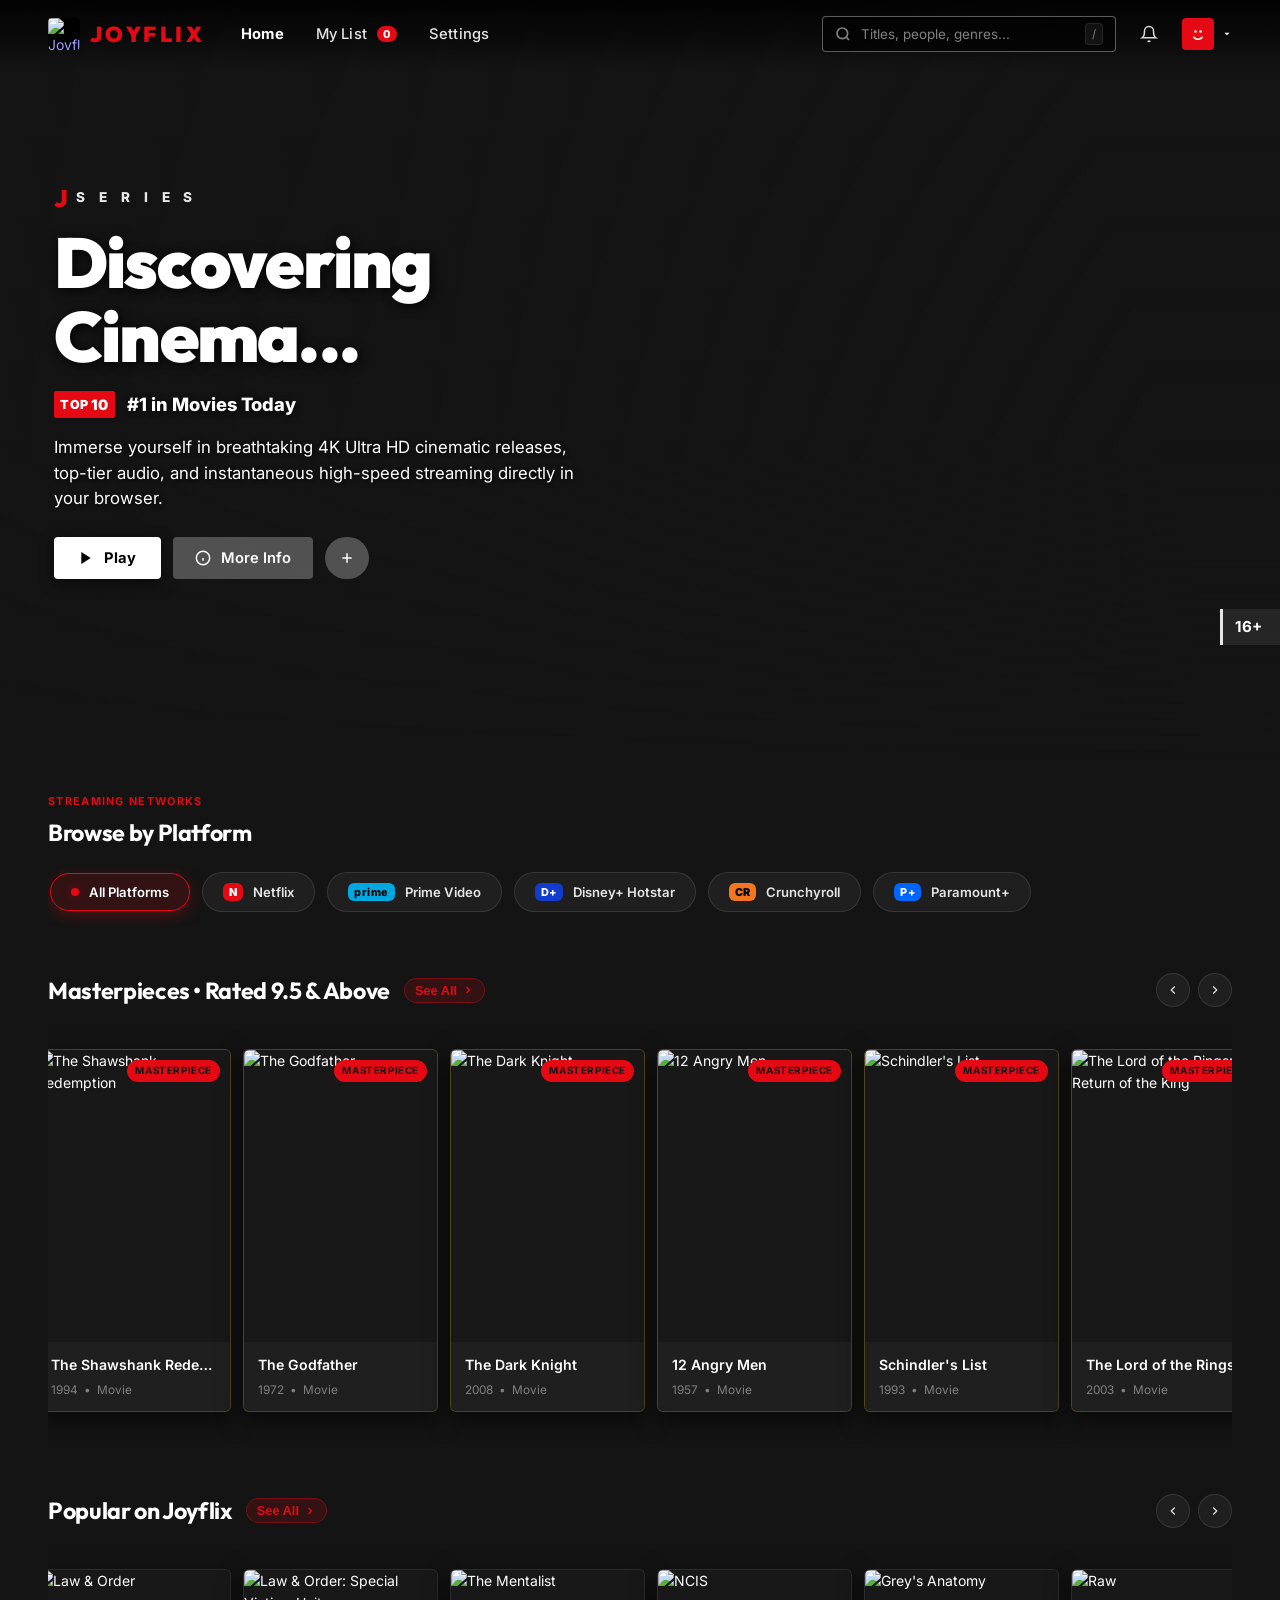
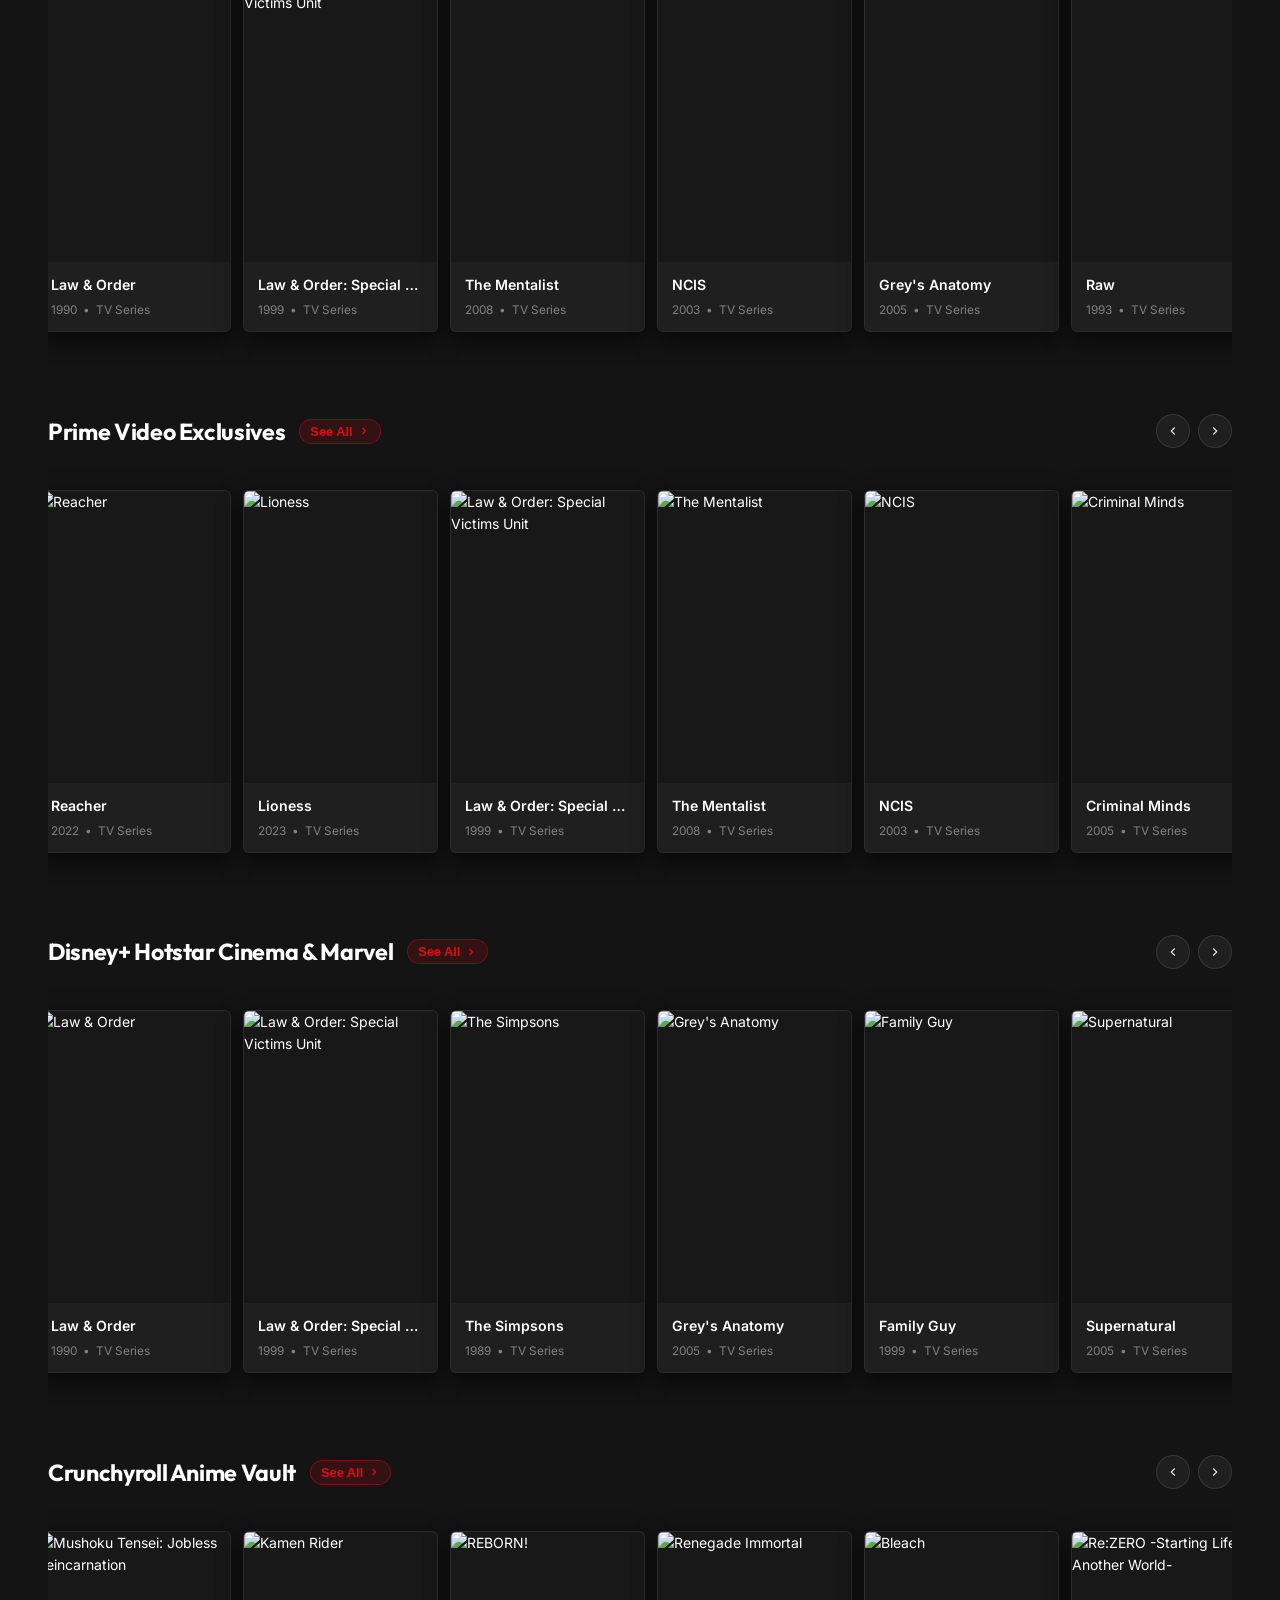
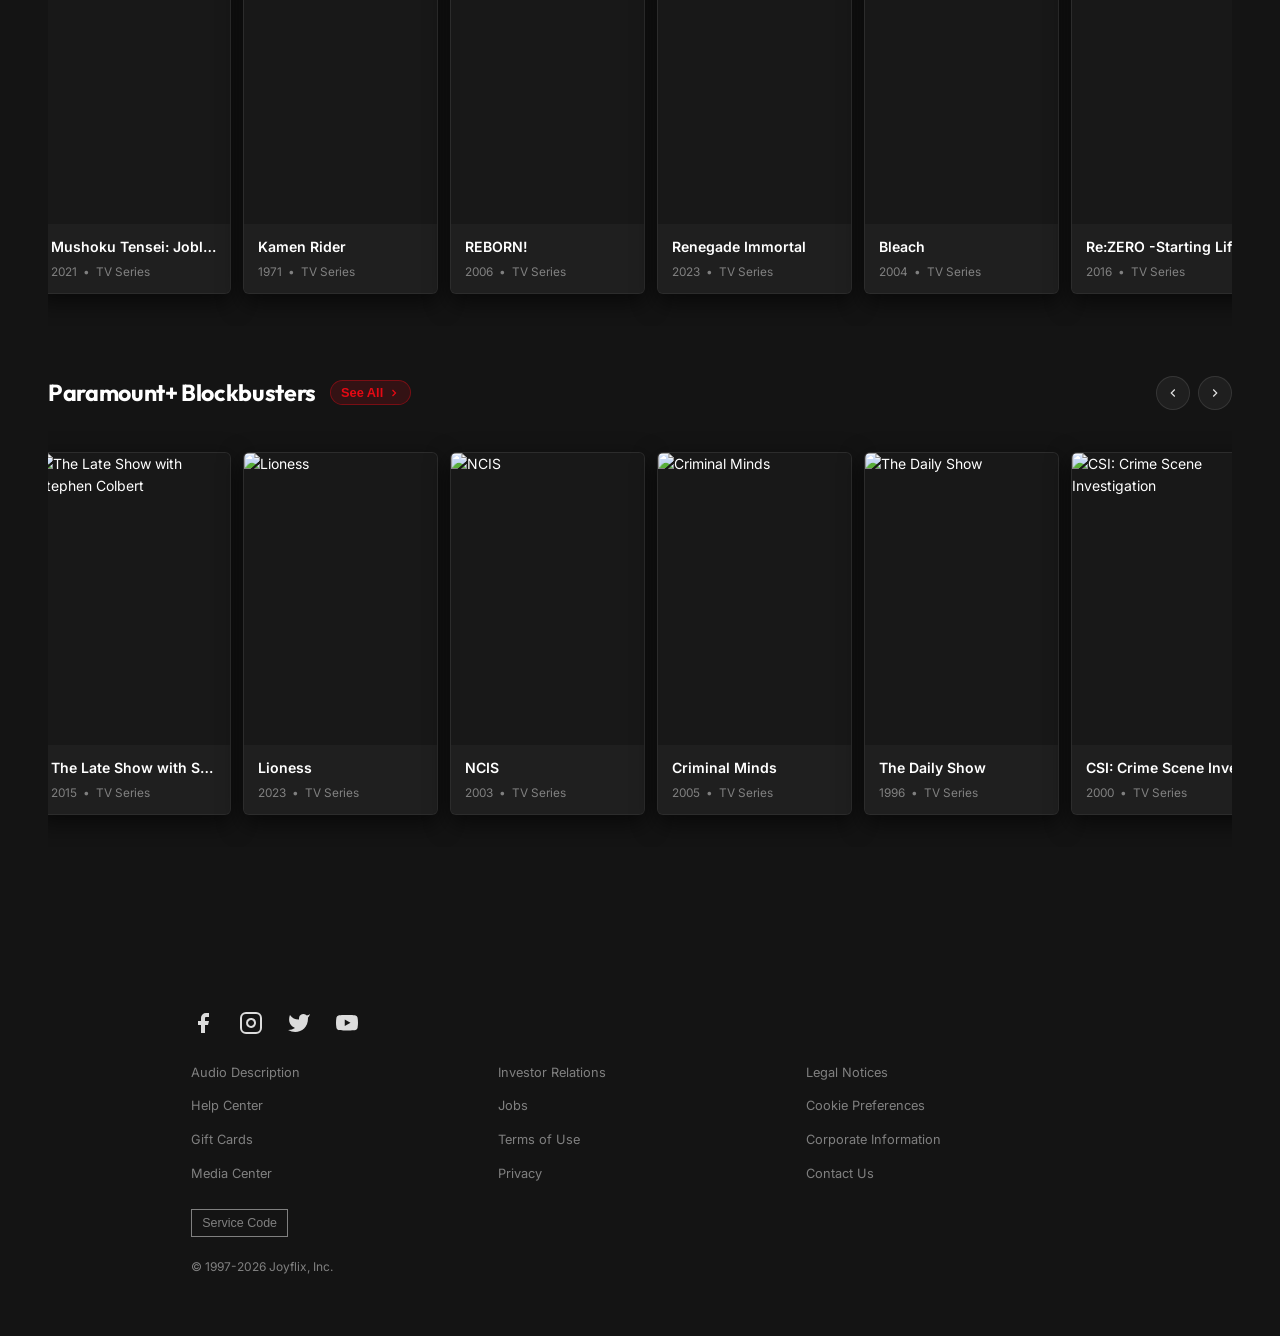
==== commit 4dd51f7d: "fix: uncropped 2:3 rectangular movie cards, compact topbar with Home/My List/Settings only, organize" ====
--- a/public/index.html
+++ b/public/index.html
@@ -44,14 +44,9 @@
           <span class="joy-wordmark">JOYFLIX</span>
         </a>
 
-        <!-- Desktop Navigation (Netflix Text Links) -->
+        <!-- Desktop Navigation (Compact & Spaced: Home, My List, Settings) -->
         <nav class="joy-nav-pills" aria-label="Main Navigation">
           <button class="nav-pill active" data-filter="all">Home</button>
-          <button class="nav-pill" data-filter="series">TV Shows</button>
-          <button class="nav-pill" data-filter="movie">Movies</button>
-          <button class="nav-pill" data-filter="new">New & Popular</button>
-          <button class="nav-pill" data-filter="anime">Anime</button>
-          <button class="nav-pill" data-filter="livetv">Live TV</button>
           <button class="nav-pill" data-filter="mylist">My List <span class="joylist-counter" id="joylist-counter">0</span></button>
           <button class="nav-pill" data-filter="settings">Settings</button>
         </nav>
@@ -687,34 +682,6 @@
     </div>
   </div>
 
-  <!-- Mobile Floating Bottom Navigation (6 Thumb-Friendly Tabs) -->
-  <nav class="joy-bottom-nav" id="bottom-nav" aria-label="Mobile Navigation">
-    <button class="bottom-nav-pill active" data-filter="all">
-      <svg width="16" height="16" viewBox="0 0 24 24" fill="none" stroke="currentColor" stroke-width="2"><path d="M3 9l9-7 9 7v11a2 2 0 0 1-2 2H5a2 2 0 0 1-2-2z"></path><polyline points="9 22 9 12 15 12 15 22"></polyline></svg>
-      <span>Home</span>
-    </button>
-    <button class="bottom-nav-pill" data-filter="movie">
-      <svg width="16" height="16" viewBox="0 0 24 24" fill="none" stroke="currentColor" stroke-width="2"><rect x="2" y="2" width="20" height="20" rx="2.18" ry="2.18"></rect><line x1="7" y1="2" x2="7" y2="22"></line><line x1="17" y1="2" x2="17" y2="22"></line><line x1="2" y1="12" x2="22" y2="12"></line><line x1="2" y1="7" x2="7" y2="7"></line><line x1="2" y1="17" x2="7" y2="17"></line><line x1="17" y1="17" x2="22" y2="17"></line><line x1="17" y1="7" x2="22" y2="7"></line></svg>
-      <span>Movies</span>
-    </button>
-    <button class="bottom-nav-pill" data-filter="series">
-      <svg width="16" height="16" viewBox="0 0 24 24" fill="none" stroke="currentColor" stroke-width="2"><rect x="2" y="7" width="20" height="15" rx="2" ry="2"></rect><polyline points="17 2 12 7 7 2"></polyline></svg>
-      <span>TV Shows</span>
-    </button>
-    <button class="bottom-nav-pill" data-filter="livetv">
-      <svg width="16" height="16" viewBox="0 0 24 24" fill="none" stroke="currentColor" stroke-width="2"><polygon points="5 3 19 12 5 21 5 3"></polygon><line x1="19" y1="5" x2="19" y2="19"></line></svg>
-      <span>Live TV</span>
-    </button>
-    <button class="bottom-nav-pill" data-filter="anime">
-      <svg width="16" height="16" viewBox="0 0 24 24" fill="none" stroke="currentColor" stroke-width="2"><path d="M9 12l2 2 4-4M12 2l8 8v10a2 2 0 0 1-2 2H6a2 2 0 0 1-2-2V10L4 12v10a2 2 0 0 0 2 2h12a2 2 0 0 0 2-2V12l-2-2M12 2v8M12 12l-4 4M12 12l4-4"></path></svg>
-      <span>Anime</span>
-    </button>
-    <button class="bottom-nav-pill" data-filter="mylist">
-      <div class="bottom-icon-badge">
-        <svg width="16" height="16" viewBox="0 0 24 24" fill="none" stroke="currentColor" stroke-width="2"><path d="M19 21l-7-5-7 5V5a2 2 0 0 1 2-2h10a2 2 0 0 1 2 2z"></path></svg>
-        <span class="joylist-counter bottom-counter" id="mobile-joylist-counter">0</span>
-      </div>
-      <span>My List</span>
   </main>
 
   <!-- Authentic Netflix Web Client Footer -->
@@ -758,7 +725,24 @@
     </div>
   </footer>
 
-  <!-- Mobile Floating Bottom Navigation -->
+  <!-- Mobile Floating Bottom Navigation (Compact: Home, My List, Settings) -->
+  <nav class="joy-bottom-nav" id="bottom-nav" aria-label="Mobile Navigation">
+    <button class="bottom-nav-pill active" data-filter="all">
+      <svg width="18" height="18" viewBox="0 0 24 24" fill="none" stroke="currentColor" stroke-width="2"><path d="M3 9l9-7 9 7v11a2 2 0 0 1-2 2H5a2 2 0 0 1-2-2z"></path><polyline points="9 22 9 12 15 12 15 22"></polyline></svg>
+      <span>Home</span>
+    </button>
+    <button class="bottom-nav-pill" data-filter="mylist">
+      <div class="bottom-icon-badge">
+        <svg width="18" height="18" viewBox="0 0 24 24" fill="none" stroke="currentColor" stroke-width="2"><path d="M19 21l-7-5-7 5V5a2 2 0 0 1 2-2h10a2 2 0 0 1 2 2z"></path></svg>
+        <span class="joylist-counter bottom-counter" id="mobile-joylist-counter">0</span>
+      </div>
+      <span>My List</span>
+    </button>
+    <button class="bottom-nav-pill" data-filter="settings">
+      <svg width="18" height="18" viewBox="0 0 24 24" fill="none" stroke="currentColor" stroke-width="2"><circle cx="12" cy="12" r="3"></circle><path d="M19.4 15a1.65 1.65 0 0 0 .33 1.82l.06.06a2 2 0 1 1-2.83 2.83l-.06-.06a1.65 1.65 0 0 0-1.82-.33 1.65 1.65 0 0 0-1 1.51V21a2 2 0 1 1-4 0v-.09A1.65 1.65 0 0 0 9 19.4a1.65 1.65 0 0 0-1.82.33l-.06.06a2 2 0 1 1-2.83-2.83l.06-.06a1.65 1.65 0 0 0 .33-1.82 1.65 1.65 0 0 0-1.51-1H3a2 2 0 1 1 0-4h.09A1.65 1.65 0 0 0 4.6 9a1.65 1.65 0 0 0-.33-1.82l-.06-.06a2 2 0 1 1 2.83-2.83l.06.06a1.65 1.65 0 0 0 1.82.33H9a1.65 1.65 0 0 0 1-1.51V3a2 2 0 1 1 4 0v.09a1.65 1.65 0 0 0 1 1.51 1.65 1.65 0 0 0 1.82-.33l.06-.06a2 2 0 1 1 2.83 2.83l-.06.06a1.65 1.65 0 0 0-.33 1.82V9a1.65 1.65 0 0 0 1.51 1H21a2 2 0 1 1 0 4h-.09a1.65 1.65 0 0 0-1.51 1z"></path></svg>
+      <span>Settings</span>
+    </button>
+  </nav>
 
   <script src="hls.min.js"></script>
   <script src="live-channels.js?v=1.4.1"></script>
--- a/public/style.css
+++ b/public/style.css
@@ -289,11 +289,11 @@
   opacity: 0.9;
 }
 
-/* Desktop Navigation (Netflix Plain Text Links) */
+/* Desktop Navigation (Compact & Spaced: Home, My List, Settings) */
 .joy-nav-pills {
   display: flex;
   align-items: center;
-  gap: 20px;
+  gap: 32px;
   flex-wrap: nowrap;
   min-width: 0;
   flex: 1 1 auto;
@@ -303,13 +303,13 @@
   display: inline-flex;
   align-items: center;
   gap: 6px;
-  padding: 4px 0;
+  padding: 6px 0;
   background: transparent;
   border: none;
   color: #E5E5E5;
   font-family: var(--font-body);
-  font-size: 0.86rem;
-  font-weight: 400;
+  font-size: 0.92rem;
+  font-weight: 500;
   letter-spacing: 0.01em;
   cursor: pointer;
   white-space: nowrap;
@@ -1129,20 +1129,20 @@
 }
 
 /* ==========================================================================
-   MOVIE CARDS (Large 2:3 Portrait Posters, Rounded Corners, Hover Overlay)
+   MOVIE CARDS (Canonical 2:3 Rectangular Posters, Netflix Authentic Sizing)
    ========================================================================== */
 .movie-card {
-  flex: 0 0 210px;
-  width: 210px;
+  flex: 0 0 195px;
+  width: 195px;
   display: flex;
   flex-direction: column;
-  border-radius: var(--radius-card);
+  border-radius: 6px;
   background-color: var(--joy-bg-card);
   border: 1px solid var(--joy-border-subtle);
   overflow: hidden;
   cursor: pointer;
   position: relative;
-  box-shadow: 0 10px 28px rgba(0, 0, 0, 0.6);
+  box-shadow: 0 8px 24px rgba(0, 0, 0, 0.6);
   will-change: transform, border-color, box-shadow;
   transform: translateZ(0);
   transition: transform var(--duration-normal) var(--ease-smooth),
@@ -1151,7 +1151,7 @@
 }
 
 .movie-card:hover {
-  transform: translateY(-8px) scale(1.12);
+  transform: translateY(-8px) scale(1.06);
   z-index: 100;
   border-color: rgba(255, 255, 255, 0.35);
   box-shadow: 0 16px 40px rgba(0, 0, 0, 0.95);
@@ -1160,7 +1160,8 @@
 .card-poster-wrapper {
   position: relative;
   width: 100%;
-  height: 315px;
+  height: 292px;
+  aspect-ratio: 2 / 3;
   background-color: var(--joy-bg-secondary);
   overflow: hidden;
 }
@@ -1169,6 +1170,7 @@
   width: 100%;
   height: 100%;
   object-fit: cover;
+  object-position: center top;
   will-change: transform, filter, opacity;
   transform: scale(1) translateZ(0);
   opacity: 0;
@@ -1182,7 +1184,7 @@
 }
 
 .movie-card:hover .card-poster {
-  transform: scale(1.05) translateZ(0);
+  transform: scale(1.04) translateZ(0);
   filter: brightness(1.04);
 }
 
@@ -1474,8 +1476,25 @@
 .search-view {
   max-width: 1440px;
   margin: 0 auto;
-  padding: 36px 48px 84px;
+  padding: 116px 48px 84px;
   animation: fadeIn 0.3s var(--ease-smooth) both;
+}
+
+.joy-grid {
+  display: grid;
+  grid-template-columns: repeat(auto-fill, minmax(190px, 1fr));
+  gap: 20px;
+}
+
+.joy-grid .movie-card {
+  width: 100%;
+  flex: 1 1 100%;
+}
+
+.joy-grid .card-poster-wrapper {
+  width: 100%;
+  height: auto;
+  aspect-ratio: 2 / 3;
 }
 
 .search-header-panel {
@@ -1646,27 +1665,25 @@
   color: var(--joy-text-secondary);
 }
 
-.joy-grid {
-  display: grid;
-  grid-template-columns: repeat(auto-fill, minmax(210px, 1fr));
-  gap: 22px;
-}
-
 /* ==========================================================================
    DEDICATED SECTION VIEW (See All for any shelf/collection)
    ========================================================================== */
 .section-view {
   max-width: 1440px;
   margin: 0 auto;
-  padding: 36px 48px 84px;
+  padding: 116px 48px 84px;
   animation: fadeIn 0.3s var(--ease-smooth) both;
+  position: relative;
+  z-index: 5;
 }
 
 .section-header {
-  margin-bottom: 32px;
+  margin-bottom: 28px;
   display: flex;
   flex-direction: column;
   gap: 16px;
+  position: relative;
+  z-index: 20;
 }
 
 .section-header-nav {
@@ -1679,22 +1696,24 @@
   display: inline-flex;
   align-items: center;
   gap: 8px;
-  padding: 8px 18px;
-  border-radius: var(--radius-round);
-  background-color: var(--joy-bg-card);
-  border: 1px solid var(--joy-border);
-  color: var(--joy-text-secondary);
-  font-size: 0.82rem;
-  font-weight: 500;
+  padding: 8px 20px;
+  border-radius: var(--radius-round);
+  background-color: #262626;
+  border: 1px solid rgba(255, 255, 255, 0.25);
+  color: #FFFFFF;
+  font-size: 0.85rem;
+  font-weight: 600;
   cursor: pointer;
+  position: relative;
+  z-index: 30;
   transition: all 0.2s var(--ease-smooth);
 }
 
 .section-back-btn:hover {
-  background-color: var(--joy-bg-card-hover);
-  color: var(--joy-text-primary);
-  border-color: var(--joy-border-hover);
-  transform: translateX(-2px);
+  background-color: #383838;
+  color: #FFFFFF;
+  border-color: #FFFFFF;
+  transform: translateX(-3px);
 }
 
 .section-badge {
@@ -1756,7 +1775,7 @@
 .mylist-view {
   max-width: 1440px;
   margin: 0 auto;
-  padding: 36px 48px 84px;
+  padding: 100px 48px 84px;
   animation: fadeIn 0.3s var(--ease-smooth) both;
 }
 
@@ -2586,18 +2605,20 @@
     width: 65%;
     max-width: 100%;
   }
-  .media-shelves,
+  .media-shelves {
+    padding: 24px 28px 60px;
+  }
   .search-view,
   .mylist-view,
   .section-view {
-    padding: 24px 28px 60px;
+    padding: 100px 28px 60px;
   }
   .movie-card {
-    flex: 0 0 185px;
-    width: 185px;
+    flex: 0 0 180px;
+    width: 180px;
   }
   .card-poster-wrapper {
-    height: 278px;
+    height: 270px;
   }
 }
 
@@ -2772,7 +2793,7 @@
   .search-view,
   .mylist-view,
   .section-view {
-    padding: 16px 16px 40px;
+    padding: calc(72px + var(--safe-top)) 16px 40px;
   }
   .search-hero-bar {
     height: 46px;
@@ -2878,7 +2899,7 @@
 .settings-view {
   max-width: 1440px;
   margin: 0 auto;
-  padding: 36px 48px 84px;
+  padding: 100px 48px 84px;
   animation: fadeIn 0.3s var(--ease-smooth) both;
 }
 
@@ -3107,54 +3128,8 @@
 }
 
 /* ==========================================================================
-   SMART RECOMMENDATION TASTE ENGINE & MASTERPIECE SHELF STYLES
+   MASTERPIECE SHELF & CARD STYLES
    ========================================================================== */
-.taste-shelf-wrapper {
-  margin-top: 6px;
-}
-
-.taste-chips-row {
-  display: flex;
-  align-items: center;
-  gap: 10px;
-  flex-wrap: wrap;
-  margin-top: 10px;
-}
-
-.taste-label {
-  font-size: 0.76rem;
-  color: var(--joy-text-muted);
-  font-weight: 500;
-  letter-spacing: 0.02em;
-}
-
-.taste-chip {
-  display: inline-flex;
-  align-items: center;
-  gap: 6px;
-  padding: 5px 14px;
-  border-radius: var(--radius-round);
-  background-color: rgba(255, 255, 255, 0.05);
-  border: 1px solid var(--joy-border);
-  color: var(--joy-text-secondary);
-  font-size: 0.74rem;
-  font-weight: 500;
-  cursor: pointer;
-  transition: all var(--duration-fast) var(--ease-smooth);
-}
-
-.taste-chip:hover {
-  color: #FFFFFF;
-  background-color: rgba(255, 255, 255, 0.10);
-  border-color: var(--joy-border-hover);
-}
-
-.taste-chip.active {
-  background-color: var(--joy-accent-tint);
-  color: var(--joy-accent);
-  border-color: var(--joy-accent-border);
-  font-weight: 600;
-}
 
 /* Card Match Percentage Badge */
 .card-match-pill {
@@ -3217,7 +3192,7 @@
    LIVE TV SECTION (CHANNELS & BROADCASTS)
    ========================================================================== */
 .livetv-view {
-  padding: 32px 48px 80px;
+  padding: 100px 48px 80px;
   max-width: 1720px;
   margin: 0 auto;
   min-height: 80vh;
